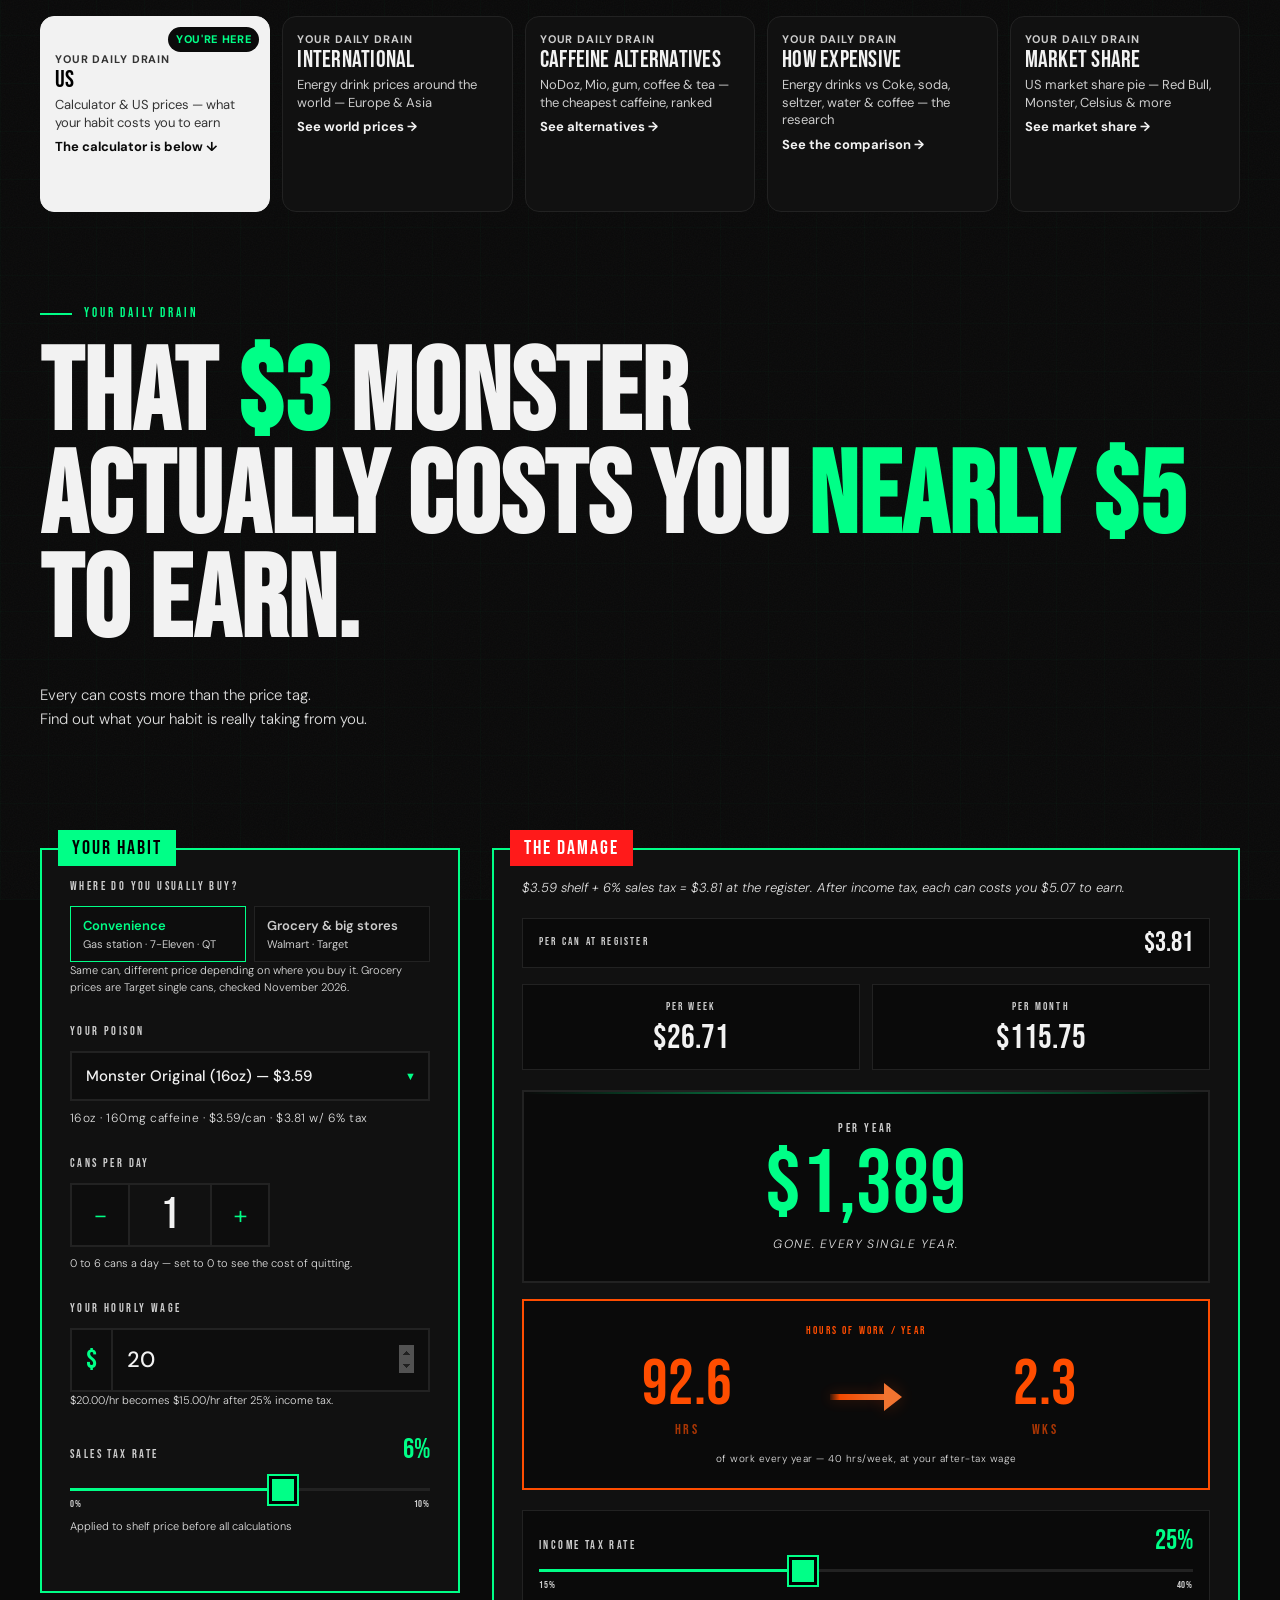
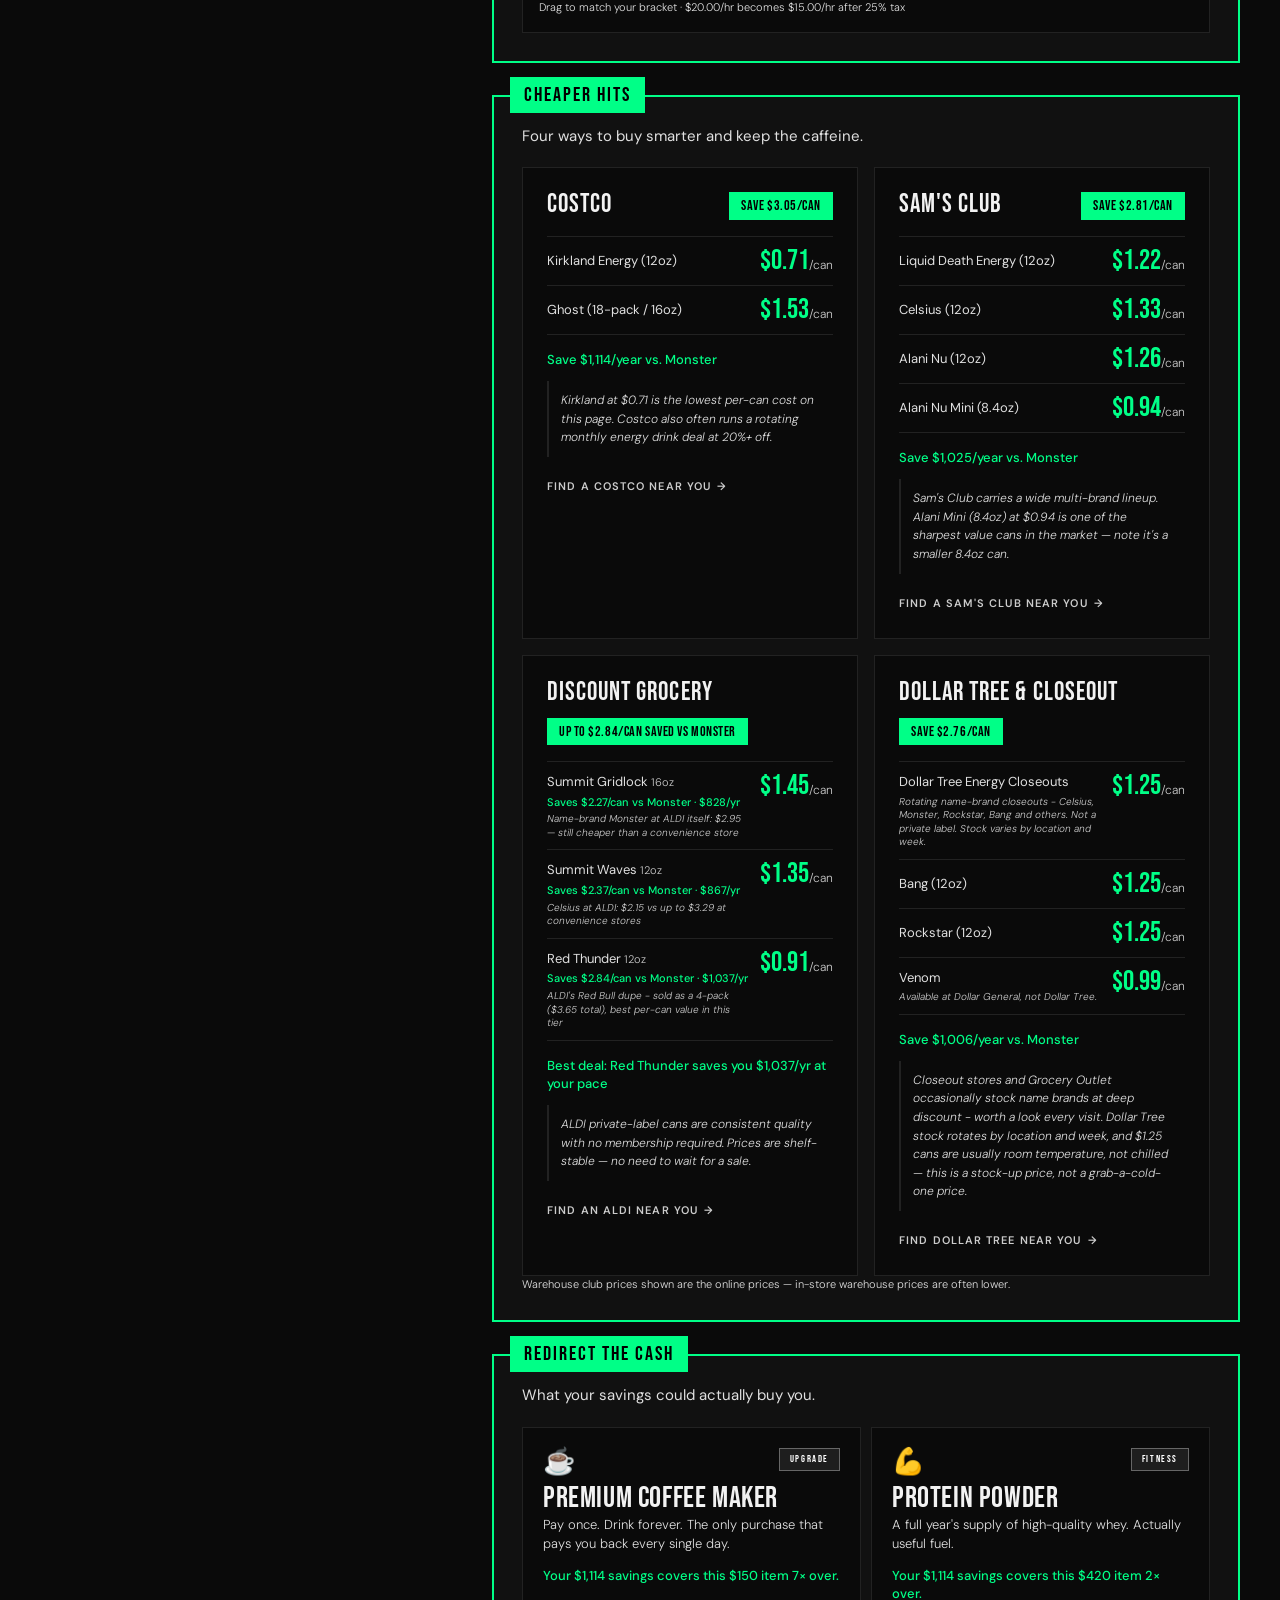
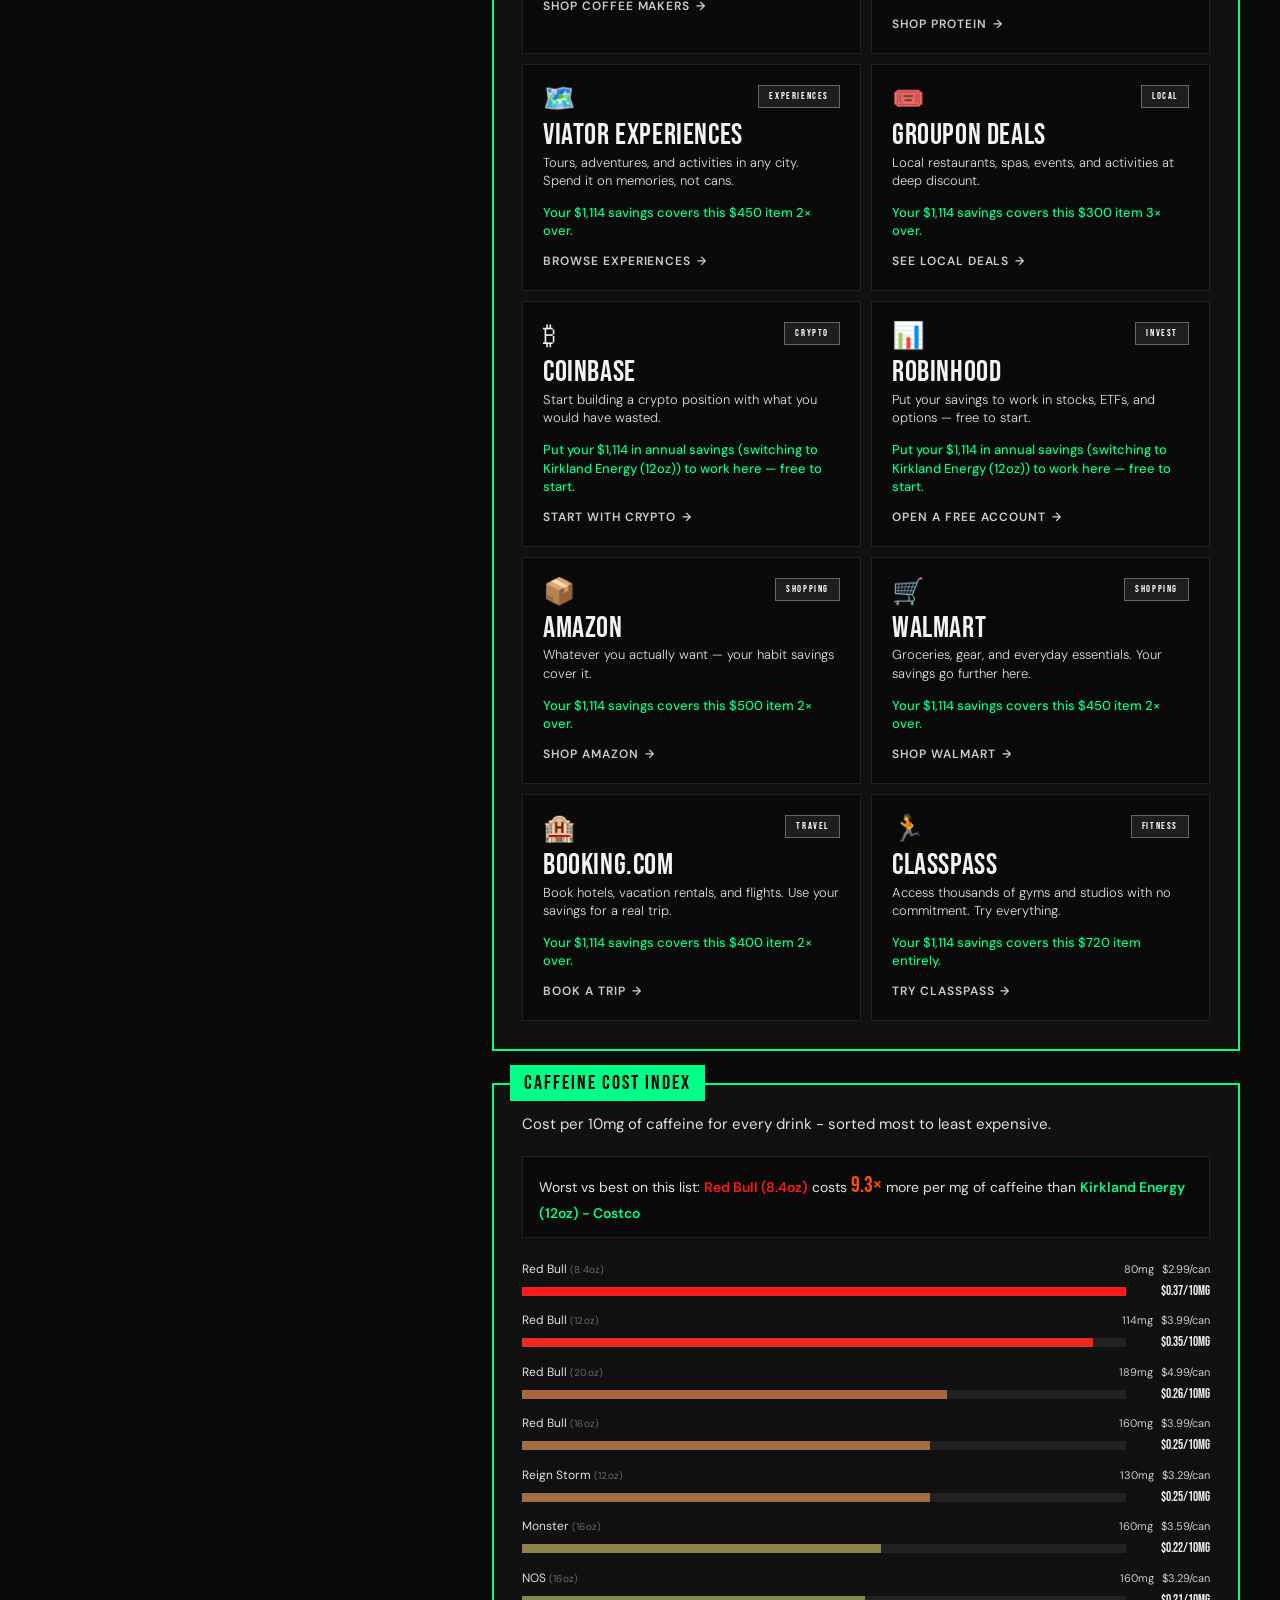
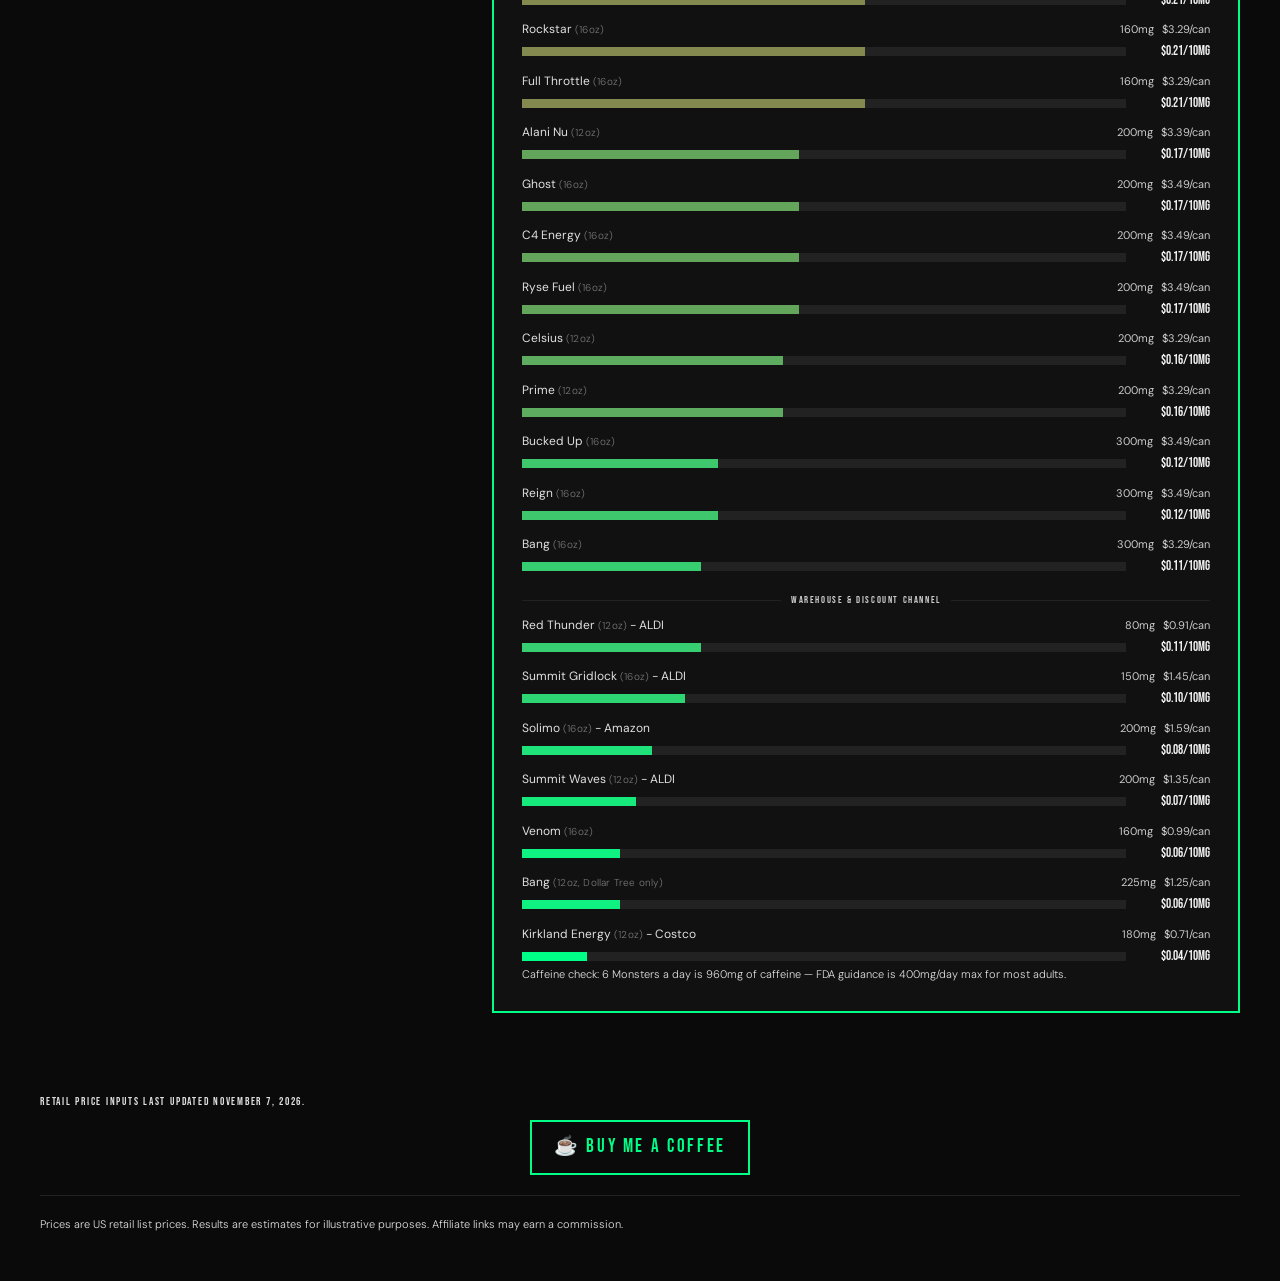
==== index.html @ e6a6140b "Add Ko-fi tip button to homepage footer" ====
<!DOCTYPE html>
<html lang="en">
<head>
  <meta charset="UTF-8">
  <meta name="viewport" content="width=device-width, initial-scale=1.0">
  <meta id="meta-description" name="description" content="One Monster a day costs $1,389 a year to earn after tax. Calculate the true cost of your energy drink habit — per can, per week, per year, in hours of work.">
  <meta id="og-title" property="og:title" content="Your Daily Drain – How Much Does Your Energy Drink Habit Really Cost?">
  <meta id="og-description" property="og:description" content="That $3 Monster actually costs you nearly $5 to earn. Find out exactly how many hours you're working for caffeine.">
  <meta property="og:type" content="website">
  <meta property="og:url" content="https://www.yourdailydrain.com/">
  <meta name='impact-site-verification' value='6fd448fe-64f7-4c16-800f-72759a06c39c'>
  <meta name="google-adsense-account" content="ca-pub-9414992636570198">
  <link rel="canonical" href="https://www.yourdailydrain.com/">
  <link rel="icon" type="image/svg+xml" href="favicon.svg">
  <title id="page-title">Your Daily Drain – How Much Does Your Energy Drink Habit Really Cost?</title>
  <!-- Google tag (gtag.js) -->
  <script async src="https://www.googletagmanager.com/gtag/js?id=G-0YTZ2W7XXN"></script>
  <script>
    window.dataLayer = window.dataLayer || [];
    function gtag(){dataLayer.push(arguments);}
    gtag('js', new Date());

    gtag('config', 'G-0YTZ2W7XXN');
  </script>
  <link rel="preconnect" href="https://fonts.googleapis.com">
  <link rel="preconnect" href="https://fonts.gstatic.com" crossorigin>
  <link href="https://fonts.googleapis.com/css2?family=Bebas+Neue&family=DM+Sans:ital,opsz,wght@0,9..40,300;0,9..40,400;0,9..40,500;0,9..40,600;1,9..40,400&display=swap" rel="stylesheet">
  <link rel="stylesheet" href="style.css">
  <script type="application/ld+json">
  {
    "@context": "https://schema.org",
    "@type": "WebSite",
    "name": "Your Daily Drain",
    "url": "https://www.yourdailydrain.com/",
    "description": "Calculate the true cost of your energy drink habit — per can, per week, per year, in hours of work. One Monster a day costs $1,389 a year to earn after tax."
  }
  </script>
</head>
<body>

  <div class="noise-overlay" aria-hidden="true"></div>

  <!-- ░░ PAGE NAV: FIVE SECTIONS ── -->
  <nav class="page-nav" aria-label="Site sections">
    <div class="page-box is-active" aria-current="page">
      <span class="page-box-kicker">Your Daily Drain</span>
      <span class="page-box-title">US</span>
      <span class="page-box-sub">Calculator &amp; US prices — what your habit costs you to earn</span>
      <span class="page-box-cta">The calculator is below ↓</span>
    </div>
    <a class="page-box" href="world-prices.html">
      <span class="page-box-kicker">Your Daily Drain</span>
      <span class="page-box-title">International</span>
      <span class="page-box-sub">Energy drink prices around the world — Europe &amp; Asia</span>
      <span class="page-box-cta">See world prices →</span>
    </a>
    <a class="page-box" href="caffeine-alternatives.html">
      <span class="page-box-kicker">Your Daily Drain</span>
      <span class="page-box-title">Caffeine Alternatives</span>
      <span class="page-box-sub">NoDoz, Mio, gum, coffee &amp; tea — the cheapest caffeine, ranked</span>
      <span class="page-box-cta">See alternatives →</span>
    </a>
    <a class="page-box" href="how-expensive.html">
      <span class="page-box-kicker">Your Daily Drain</span>
      <span class="page-box-title">How Expensive</span>
      <span class="page-box-sub">Energy drinks vs Coke, soda, seltzer, water &amp; coffee — the research</span>
      <span class="page-box-cta">See the comparison →</span>
    </a>
    <a class="page-box" href="market-share.html">
      <span class="page-box-kicker">Your Daily Drain</span>
      <span class="page-box-title">Market Share</span>
      <span class="page-box-sub">US market share pie — Red Bull, Monster, Celsius &amp; more</span>
      <span class="page-box-cta">See market share →</span>
    </a>
  </nav>

  <!-- ░░ HERO ░░ -->
  <header class="hero">
    <div class="hero-eyebrow" id="hero-eyebrow">YOUR DAILY DRAIN</div>
    <h1 class="hero-headline" id="hero-headline">
      That <span class="hl">$3</span> Monster<br>
      actually costs you <span class="hl">nearly $5</span><br>
      to earn.
    </h1>
    <p class="hero-sub" id="hero-sub">Every can costs more than the price tag.<br>Find out what your habit is really taking from you.</p>
    <div class="hero-scroll-hint" id="hero-scroll-hint" aria-hidden="true">↓ CALCULATE BELOW</div>
  </header>

  <!-- ░░ MAIN ░░ -->
  <main class="container">
  <div class="app-grid">

    <!-- LEFT COL: Calculator -->
    <div class="col-left">
    <section class="calc-card" id="calculator" aria-label="Calculator">
      <div class="section-label-tab" id="calculator-label">YOUR HABIT</div>

      <div class="field-group">
        <div class="field-label" id="store-label">WHERE DO YOU USUALLY BUY?</div>
        <div class="store-toggle" role="group" aria-labelledby="store-label">
          <button type="button" class="store-toggle-btn is-active" data-channel="convenience" aria-pressed="true">Convenience<br><span class="store-toggle-sub">Gas station · 7-Eleven · QT</span></button>
          <button type="button" class="store-toggle-btn" data-channel="grocery" aria-pressed="false">Grocery &amp; big stores<br><span class="store-toggle-sub">Walmart · Target</span></button>
        </div>
        <p class="tax-note" id="store-note">Same can, different price depending on where you buy it. Grocery prices are Target single cans, checked November 2026.</p>
      </div>

      <div class="field-group">
        <label for="drink-select" class="field-label" id="drink-label">YOUR POISON</label>
        <div class="select-wrap">
          <select id="drink-select" name="drink" aria-label="Select your drink"></select>
          <div class="select-chevron" aria-hidden="true">▼</div>
        </div>
        <div class="drink-meta" id="drink-meta" aria-live="polite"></div>
      </div>

      <div class="field-group">
        <div class="field-label" id="stepper-label">CANS PER DAY</div>
        <div class="stepper" role="group" aria-labelledby="stepper-label">
          <button class="stepper-btn" id="stepper-minus" aria-label="Decrease cans per day">−</button>
          <output class="stepper-value" id="stepper-value" for="stepper-minus stepper-plus">1</output>
          <button class="stepper-btn" id="stepper-plus" aria-label="Increase cans per day">+</button>
        </div>
        <p class="tax-note" id="stepper-note">0 to 6 cans a day — set to 0 to see the cost of quitting.</p>
      </div>

      <div class="field-group">
        <label for="hourly-wage" class="field-label" id="hourly-wage-label">YOUR HOURLY WAGE</label>
        <div class="input-wrap">
          <span class="input-prefix" aria-hidden="true">$</span>
          <input
            type="number"
            id="hourly-wage"
            name="hourly-wage"
            min="0"
            max="9999"
            step="0.50"
            value="20"
            placeholder="20.00"
            aria-label="Hourly wage in dollars"
          >
        </div>
        <p class="tax-note" id="wage-note" hidden>Enter a wage above $0 to see hours.</p>
      </div>

      <div class="field-group">
        <div class="tax-row">
          <label for="sales-tax-slider" class="field-label" id="sales-tax-label">SALES TAX RATE</label>
          <span class="tax-pct" id="sales-tax-display" aria-live="polite">6%</span>
        </div>
        <input
          type="range"
          id="sales-tax-slider"
          min="0"
          max="10"
          value="6"
          step="0.5"
          class="tax-slider"
          aria-label="Sales tax rate percentage"
          aria-valuemin="0"
          aria-valuemax="10"
          aria-valuenow="6"
        >
        <div class="tax-range-labels" aria-hidden="true">
          <span id="sales-tax-min-label">0%</span><span id="sales-tax-max-label">10%</span>
        </div>
        <p class="tax-note" id="sales-tax-note">Applied to shelf price before all calculations</p>
      </div>

      <button class="calc-btn" id="calc-btn" type="button">
        <span id="calculate-button-label">CALCULATE MY DRAIN</span>
        <span class="calc-btn-arrow" aria-hidden="true">→</span>
      </button>
    </section>
    </div><!-- /col-left -->

    <!-- RIGHT COL: Results + sections -->
    <div class="col-right">

    <!-- RESULTS -->
    <section class="results-section hidden" id="results" aria-label="Results" aria-live="polite">
      <div class="section-label-tab" id="results-label">THE DAMAGE</div>
      <p class="results-subline" id="results-subline">$3.59 shelf + 6% sales tax = $3.81 at the register. After income tax, each can costs you $5.07 to earn.</p>

      <div class="price-per-can-row">
        <span class="ppc-label" id="per-can-register-label">PER CAN AT REGISTER</span>
        <span class="ppc-value" id="price-per-can">$3.81</span>
      </div>

      <div class="results-row-grid">
        <div class="result-cell">
          <div class="result-cell-label" id="per-week-label">PER WEEK</div>
          <div class="result-cell-value" id="weekly-cost">$26.71</div>
        </div>
        <div class="result-cell">
          <div class="result-cell-label" id="per-month-label">PER MONTH</div>
          <div class="result-cell-value" id="monthly-cost">$115.75</div>
        </div>
      </div>

      <div class="result-annual-block">
        <div class="annual-label" id="per-year-label">PER YEAR</div>
        <div class="annual-number" id="annual-cost" aria-label="Annual cost">$1,389</div>
        <div class="annual-sub" id="annual-sub">gone. every single year.</div>
      </div>

      <div class="result-hours-block">
        <div class="hours-label" id="hours-per-year-label">HOURS OF WORK / YEAR</div>
        <div class="hours-conversion-row" aria-live="polite">
          <div class="hcr-left">
            <div class="hours-number" id="hours-worked">92.6</div>
            <div class="hcr-unit" id="hours-unit-label">HRS</div>
          </div>
          <div class="hcr-arrow" aria-hidden="true"></div>
          <div class="hcr-right">
            <div class="weeks-count" id="weeks-count">2.3</div>
            <div class="hcr-weeks-unit" id="weeks-unit-label">WKS</div>
          </div>
        </div>
        <div class="hcr-weeks-label" id="weeks-label">of work every year — 40 hrs/week, at your after-tax wage</div>
      </div>

      <div class="tax-block">
        <div class="tax-row">
          <label for="tax-slider" class="tax-label" id="income-tax-label">INCOME TAX RATE</label>
          <span class="tax-pct" id="tax-display" aria-live="polite">25%</span>
        </div>
        <input
          type="range"
          id="tax-slider"
          min="15"
          max="40"
          value="25"
          step="1"
          class="tax-slider"
          aria-label="Tax rate percentage"
          aria-valuemin="15"
          aria-valuemax="40"
          aria-valuenow="25"
        >
        <div class="tax-range-labels" aria-hidden="true">
          <span id="income-tax-min-label">15%</span><span id="income-tax-max-label">40%</span>
        </div>
        <p class="tax-note" id="income-tax-note">Drag to match your bracket</p>
      </div>

    </section>

    <!-- CHEAPER ALTERNATIVES -->
    <section class="alt-section hidden" id="alternatives" aria-label="Smarter buying strategies">
      <div class="section-label-tab" id="alt-label">CHEAPER HITS</div>
      <p class="section-subtitle" id="alt-subtitle">Four ways to buy smarter and keep the caffeine.</p>
      <div class="alt-grid" id="alt-grid"></div>
      <p class="tax-note" id="alt-warehouse-note">Warehouse club prices shown are the online prices — in-store warehouse prices are often lower.</p>
    </section>

    <!-- WHAT YOU COULD DO -->
    <section class="ideas-section hidden" id="savings-ideas" aria-label="What you could do with savings">
      <div class="section-label-tab" id="ideas-label">REDIRECT THE CASH</div>
      <p class="section-subtitle" id="ideas-subtitle">What your savings could actually buy you.</p>
      <div class="ideas-grid" id="ideas-grid"></div>
    </section>

    <!-- CAFFEINE COST INDEX — kept, but last: most people just want the
         caffeine boost, not the most caffeine per dollar. -->
    <section class="caff-section hidden" id="caffeine-index" aria-label="Caffeine Cost Index">
      <div class="section-label-tab" id="caff-label">CAFFEINE COST INDEX</div>
      <p class="section-subtitle" id="caff-subtitle">Cost per 10mg of caffeine for every drink — sorted most to least expensive.</p>
      <div class="caff-callout" id="caff-callout"></div>
      <div class="caff-chart" id="caff-chart"></div>
      <p class="tax-note" id="caff-health-note">Caffeine check: 6 Monsters a day is 960mg of caffeine — FDA guidance is 400mg/day max for most adults.</p>
    </section>

    </div><!-- /col-right -->
  </div><!-- /app-grid -->
  </main>

  <footer class="site-footer">
    <p class="site-freshness" id="site-freshness">Retail price inputs last updated November 7, 2026.</p>
    <p class="tip-wrap"><a class="tip-button" href="https://ko-fi.com/masvas" target="_blank" rel="noopener">☕ Buy me a coffee</a></p>
    <p id="site-disclaimer">Prices are US retail list prices. Results are estimates for illustrative purposes. Affiliate links may earn a commission.</p>
  </footer>

  <script src="site-data.js"></script>
  <script src="app.js"></script>
</body>
</html>
---- style.css ----
/* ============================================================
   YOUR DAILY DRAIN — Industrial Brutalist Dark Theme
   ============================================================ */

/* ── TOKENS ─────────────────────────────────────────────── */
:root {
  --bg:           #0A0A0A;
  --bg-card:      #111111;
  --bg-input:     #0D0D0D;
  --yellow:       #00ff87;
  --yellow-dim:   #00cc6a;
  --orange:       #FF4D00;
  --red:          #FF1A1A;
  --green:        #00ff87;
  --white:        #F2F2F2;
  --grey:         #cccccc;
  --border-bright:#00ff87;
  --border-dim:   #222222;
  --font-display: 'Bebas Neue', sans-serif;
  --font-body:    'DM Sans', sans-serif;
  --max-w:        480px;
  --pad:          20px;
  --ease-out:     cubic-bezier(0.16, 1, 0.3, 1);
}

/* ── RESET ───────────────────────────────────────────────── */
*, *::before, *::after { box-sizing: border-box; margin: 0; padding: 0; }
html { font-size: 16px; scroll-behavior: smooth; }

/* ── BASE ────────────────────────────────────────────────── */
body {
  background: var(--bg);
  color: var(--white);
  font-family: var(--font-body);
  font-weight: 400;
  line-height: 1.5;
  min-height: 100vh;
  overflow-x: hidden;
  -webkit-font-smoothing: antialiased;
  position: relative;
}

/* ── BACKGROUND TEXTURES ─────────────────────────────────── */
.noise-overlay {
  position: fixed;
  inset: 0;
  pointer-events: none;
  z-index: 0;
  opacity: 0.035;
  background-image: url("data:image/svg+xml,%3Csvg xmlns='http://www.w3.org/2000/svg' width='300' height='300'%3E%3Cfilter id='n'%3E%3CfeTurbulence type='fractalNoise' baseFrequency='0.75' numOctaves='4' stitchTiles='stitch'/%3E%3C/filter%3E%3Crect width='300' height='300' filter='url(%23n)'/%3E%3C/svg%3E");
  background-repeat: repeat;
  background-size: 300px 300px;
}

body::before {
  content: '';
  position: fixed;
  inset: 0;
  pointer-events: none;
  z-index: 0;
  background-image:
    repeating-linear-gradient(0deg,   rgba(0,255,135,0.018) 0, rgba(0,255,135,0.018) 1px, transparent 1px, transparent 48px),
    repeating-linear-gradient(90deg,  rgba(0,255,135,0.018) 0, rgba(0,255,135,0.018) 1px, transparent 1px, transparent 48px);
}

/* ── LAYOUT ──────────────────────────────────────────────── */
.container {
  max-width: var(--max-w);
  margin: 0 auto;
  padding: 0 var(--pad) 80px;
  position: relative;
  z-index: 1;
}

/* ── HERO ────────────────────────────────────────────────── */
.hero {
  max-width: var(--max-w);
  margin: 0 auto;
  padding: 52px var(--pad) 36px;
  position: relative;
  z-index: 1;
}

.hero-eyebrow {
  font-family: var(--font-display);
  font-size: 13px;
  letter-spacing: 0.22em;
  color: var(--yellow);
  margin-bottom: 20px;
  display: flex;
  align-items: center;
  gap: 12px;
}

.hero-eyebrow::before {
  content: '';
  display: block;
  width: 32px;
  height: 2px;
  background: var(--yellow);
  flex-shrink: 0;
}

.hero-headline {
  font-family: var(--font-display);
  font-size: clamp(58px, 16vw, 90px);
  line-height: 0.9;
  letter-spacing: 0.01em;
  color: var(--white);
  text-transform: uppercase;
  margin-bottom: 28px;
}

.hero-headline .hl {
  color: var(--yellow);
  position: relative;
  display: inline-block;
}

.hero-sub {
  font-size: 15px;
  color: #e0e0e0;
  font-weight: 300;
  line-height: 1.65;
  max-width: 300px;
  margin-bottom: 32px;
}

.hero-scroll-hint {
  font-family: var(--font-display);
  font-size: 11px;
  letter-spacing: 0.25em;
  color: var(--grey);
  animation: pulse 2.4s ease-in-out infinite;
}

@keyframes pulse {
  0%, 100% { opacity: 0.4; }
  50%       { opacity: 1; }
}

/* ── CARD SECTIONS — shared tab label ────────────────────── */
.section-label-tab {
  position: absolute;
  top: -20px;
  left: 16px;
  background: var(--yellow);
  color: #000;
  font-family: var(--font-display);
  font-size: 20px;
  letter-spacing: 0.1em;
  padding: 3px 14px;
  line-height: 1.5;
  white-space: nowrap;
}

/* THE DAMAGE label is red — signals cost/danger */
#results .section-label-tab {
  background: var(--red);
  color: #ffffff;
}

/* ── CALCULATOR CARD ─────────────────────────────────────── */
.calc-card {
  background: var(--bg-card);
  border: 2px solid var(--border-bright);
  padding: 28px;
  position: relative;
  margin-top: 32px;
}

/* ── FIELD ───────────────────────────────────────────────── */
.field-group {
  margin-bottom: 28px;
}

.field-label {
  display: block;
  font-family: var(--font-display);
  font-size: 12px;
  letter-spacing: 0.2em;
  color: var(--grey);
  margin-bottom: 10px;
}

/* ── SELECT ──────────────────────────────────────────────── */
.select-wrap {
  position: relative;
}

.select-wrap select {
  width: 100%;
  background: var(--bg-input);
  border: 2px solid var(--border-dim);
  color: var(--white);
  font-family: var(--font-body);
  font-size: 15px;
  font-weight: 500;
  padding: 14px 44px 14px 14px;
  appearance: none;
  cursor: pointer;
  outline: none;
  transition: border-color 0.15s;
  line-height: 1.2;
}

.select-wrap select:focus,
.select-wrap select:hover {
  border-color: var(--yellow);
}

.select-wrap select option {
  background: #1a1a1a;
  color: var(--white);
}

.select-chevron {
  position: absolute;
  right: 14px;
  top: 50%;
  transform: translateY(-50%);
  color: var(--yellow);
  font-size: 11px;
  pointer-events: none;
}

.drink-meta {
  font-size: 12px;
  color: #e0e0e0;
  margin-top: 8px;
  font-weight: 300;
  letter-spacing: 0.04em;
  min-height: 16px;
}

/* ── STEPPER ─────────────────────────────────────────────── */
.stepper {
  display: flex;
  width: fit-content;
  border: 2px solid var(--border-dim);
}

.stepper-btn {
  background: var(--bg-input);
  border: none;
  color: var(--yellow);
  font-size: 26px;
  width: 56px;
  height: 60px;
  cursor: pointer;
  display: flex;
  align-items: center;
  justify-content: center;
  font-family: var(--font-body);
  font-weight: 300;
  transition: background 0.1s, color 0.1s;
  line-height: 1;
  user-select: none;
  -webkit-tap-highlight-color: transparent;
}

.stepper-btn:hover  { background: var(--yellow); color: #000; }
.stepper-btn:active { opacity: 0.8; }
.stepper-btn:disabled {
  opacity: 0.35;
  cursor: not-allowed;
}
.stepper-btn:disabled:hover { background: var(--bg-input); color: var(--yellow); }

#stepper-note { margin-top: 8px; }

.stepper-value {
  font-family: var(--font-display);
  font-size: 44px;
  line-height: 60px;
  width: 84px;
  text-align: center;
  color: var(--white);
  border-left: 2px solid var(--border-dim);
  border-right: 2px solid var(--border-dim);
  height: 60px;
  display: block;
}

/* ── NUMBER INPUT ────────────────────────────────────────── */
.input-wrap {
  display: flex;
  align-items: stretch;
  border: 2px solid var(--border-dim);
  background: var(--bg-input);
  transition: border-color 0.15s;
}

.input-wrap:focus-within { border-color: var(--yellow); }

.input-prefix {
  font-family: var(--font-display);
  font-size: 28px;
  color: var(--yellow);
  padding: 0 14px;
  display: flex;
  align-items: center;
  border-right: 2px solid var(--border-dim);
  height: 60px;
}

.input-wrap input {
  background: transparent;
  border: none;
  color: var(--white);
  font-family: var(--font-body);
  font-size: 22px;
  font-weight: 500;
  padding: 0 14px;
  height: 60px;
  flex: 1;
  outline: none;
  min-width: 0;
  -moz-appearance: textfield;
}

.input-wrap input::-webkit-inner-spin-button,
.input-wrap input::-webkit-outer-spin-button { opacity: 0.3; }

/* ── CALCULATE BUTTON ────────────────────────────────────── */
.calc-btn {
  display: flex;
  align-items: center;
  justify-content: space-between;
  width: 100%;
  background: var(--yellow);
  border: none;
  color: #000;
  font-family: var(--font-display);
  font-size: 22px;
  letter-spacing: 0.06em;
  padding: 20px 24px;
  cursor: pointer;
  margin-top: 32px;
  transition: background 0.1s, transform 0.08s;
  -webkit-tap-highlight-color: transparent;
  position: relative;
  overflow: hidden;
}

.calc-btn::after {
  content: '';
  position: absolute;
  inset: 0;
  background: rgba(0,0,0,0);
  transition: background 0.1s;
}

.calc-btn:hover { background: #e0ff26; }

.calc-btn:active {
  transform: scale(0.985);
  background: var(--yellow-dim);
}

.calc-btn-arrow {
  font-size: 24px;
  transition: transform 0.2s var(--ease-out);
}

.calc-btn:hover .calc-btn-arrow { transform: translateX(5px); }

/* ── RESULTS SECTION ─────────────────────────────────────── */
.results-section {
  background: var(--bg-card);
  border: 2px solid var(--border-bright);
  padding: 28px;
  position: relative;
  margin-top: 32px;
}

/* ── ALT + IDEAS SECTIONS ────────────────────────────────── */
.alt-section,
.ideas-section {
  background: var(--bg-card);
  border: 2px solid var(--border-bright);
  padding: 28px;
  position: relative;
  margin-top: 32px;
}

/* ── REVEAL ANIMATION ────────────────────────────────────── */
.results-section.reveal  { animation: revealUp 0.45s var(--ease-out) both; }
.alt-section.reveal      { animation: revealUp 0.45s var(--ease-out) 0.1s both; }
.ideas-section.reveal    { animation: revealUp 0.45s var(--ease-out) 0.15s both; }

@keyframes revealUp {
  from { opacity: 0; transform: translateY(24px); }
  to   { opacity: 1; transform: translateY(0); }
}

.hidden { display: none !important; }

.results-subline {
  font-size: 13px;
  color: #e0e0e0;
  font-weight: 300;
  font-style: italic;
  line-height: 1.5;
  margin-bottom: 20px;
}

/* ── PER-CAN AT REGISTER ─────────────────────────────────── */
.price-per-can-row {
  display: flex;
  justify-content: space-between;
  align-items: center;
  background: var(--bg);
  border: 1px solid var(--border-dim);
  padding: 10px 16px;
  margin-bottom: 16px;
}

.ppc-label {
  font-family: var(--font-display);
  font-size: 11px;
  letter-spacing: 0.2em;
  color: var(--grey);
}

.ppc-value {
  font-family: var(--font-display);
  font-size: 28px;
  color: var(--white);
  line-height: 1;
}

/* ── WEEKLY / MONTHLY GRID ───────────────────────────────── */
.results-row-grid {
  display: grid;
  grid-template-columns: 1fr 1fr;
  gap: 12px;
  margin-bottom: 20px;
}

.result-cell {
  background: var(--bg);
  border: 1px solid var(--border-dim);
  padding: 14px 16px;
  text-align: center;
}

.result-cell-label {
  font-family: var(--font-display);
  font-size: 11px;
  letter-spacing: 0.2em;
  color: var(--grey);
  margin-bottom: 6px;
  text-align: center;
}

.result-cell-value {
  font-family: var(--font-display);
  font-size: 34px;
  color: var(--white);
  line-height: 1;
  text-align: center;
}

/* ── ANNUAL COST ─────────────────────────────────────────── */
.result-annual-block {
  background: var(--bg);
  border: 2px solid var(--border-dim);
  padding: 28px 20px;
  text-align: center;
  margin-bottom: 16px;
  position: relative;
  overflow: hidden;
}

.result-annual-block::before {
  content: '';
  position: absolute;
  top: 0; left: 0; right: 0;
  height: 2px;
  background: linear-gradient(90deg, transparent, var(--green), transparent);
  opacity: 0.6;
}

.annual-label {
  font-family: var(--font-display);
  font-size: 12px;
  letter-spacing: 0.22em;
  color: var(--grey);
  margin-bottom: 8px;
}

.annual-number {
  font-family: var(--font-display);
  font-size: clamp(68px, 20vw, 100px);
  color: var(--green);
  line-height: 0.88;
  letter-spacing: 0.01em;
}

.annual-sub {
  font-size: 12px;
  color: #e0e0e0;
  font-weight: 300;
  letter-spacing: 0.12em;
  margin-top: 10px;
  text-transform: uppercase;
  font-style: italic;
}

/* ── HOURS WORKED — horizontal conversion ────────────────── */
.result-hours-block {
  background: var(--bg);
  border: 2px solid var(--orange);
  padding: 22px 20px;
  margin-bottom: 20px;
  position: relative;
}

.hours-label {
  font-family: var(--font-display);
  font-size: 11px;
  letter-spacing: 0.2em;
  color: var(--orange);
  margin-bottom: 14px;
  text-align: center;
}

/* ── HOURS → WEEKS CONVERSION ROW ───────────────────────────
   Three equal flex cells: [hours | arrow | weeks]
   Each cell centered H + V. Arrow fixed-width, never squished.
   min-width prevents collapse on very narrow viewports.
   ─────────────────────────────────────────────────────────── */
.hours-conversion-row {
  display: flex;
  align-items: center;
  width: 100%;
  min-width: 220px;
}

/* Hours and weeks each take exactly half the remaining space */
.hcr-left,
.hcr-right {
  flex: 1 1 0;
  min-width: 0;
  display: flex;
  flex-direction: column;
  align-items: center;
  justify-content: center;
}

/* Viewport-relative font — readable at 320 px, large at 1280 px */
.hours-number,
.weeks-count {
  font-family: var(--font-display);
  font-size: clamp(30px, 8vw, 80px);
  color: var(--orange);
  line-height: 1;
}

.hcr-unit,
.hcr-weeks-unit {
  font-family: var(--font-display);
  font-size: clamp(11px, 2.5vw, 15px);
  color: var(--orange);
  letter-spacing: 0.16em;
  opacity: 0.65;
  margin-top: 2px;
}

/* Arrow: fixed flex-basis keeps it centred regardless of number width */
.hcr-arrow {
  flex: 0 0 clamp(36px, 8vw, 68px);
  height: clamp(24px, 5vw, 44px);
  position: relative;
  opacity: 0.95;
  align-self: center;
}

.hcr-arrow::before {
  content: '';
  position: absolute;
  left: 0;
  top: 50%;
  width: calc(100% - 18px);
  height: 6px;
  transform: translateY(-50%);
  background: linear-gradient(90deg, rgba(255, 77, 0, 0.2), var(--orange) 18%, #ff7a33 100%);
  box-shadow: 0 0 14px rgba(255, 77, 0, 0.25);
}

.hcr-arrow::after {
  content: '';
  position: absolute;
  right: 0;
  top: 50%;
  transform: translateY(-50%);
  border-top: 14px solid transparent;
  border-bottom: 14px solid transparent;
  border-left: 18px solid #ff7a33;
  filter: drop-shadow(0 0 8px rgba(255, 77, 0, 0.25));
}

/* Lives outside the flex row — full-width, centred below */
.hcr-weeks-label {
  font-size: 10px;
  color: #e0e0e0;
  font-weight: 300;
  letter-spacing: 0.05em;
  margin-top: 12px;
  line-height: 1.4;
  text-align: center;
}

/* ── CAFFEINE COST INDEX ─────────────────────────────────── */
.caff-section {
  background: var(--bg-card);
  border: 2px solid var(--border-bright);
  padding: 28px;
  position: relative;
  margin-top: 32px;
}

.caff-section.reveal { animation: revealUp 0.45s var(--ease-out) 0.08s both; }

.caff-callout {
  background: var(--bg);
  border: 1px solid var(--border-dim);
  padding: 12px 16px;
  margin-bottom: 22px;
  font-size: 14px;
  color: #e0e0e0;
  line-height: 1.55;
}

.caff-callout-expensive { color: var(--red); font-weight: 600; }
.caff-callout-cheap     { color: var(--yellow); font-weight: 600; }
.caff-callout-mult      { font-family: var(--font-display); font-size: 22px; color: var(--orange); }

/* Channel-break divider between c-store and warehouse tier */
.caff-divider {
  display: flex;
  align-items: center;
  gap: 10px;
  margin: 16px 0 8px;
}

.caff-divider-line {
  flex: 1;
  height: 1px;
  background: var(--border-dim);
}

.caff-divider-label {
  font-family: var(--font-display);
  font-size: 10px;
  letter-spacing: 0.16em;
  color: var(--grey);
  white-space: nowrap;
}

.caff-row {
  margin-bottom: 10px;
}

.caff-row:last-child { margin-bottom: 0; }

.caff-meta {
  display: flex;
  justify-content: space-between;
  align-items: baseline;
  gap: 8px;
  margin-bottom: 4px;
}

.caff-name {
  font-size: 12px;
  color: #e0e0e0;
  font-weight: 400;
  white-space: nowrap;
  overflow: hidden;
  text-overflow: ellipsis;
  flex: 1;
  min-width: 0;
}

/* Parenthesised size label — smaller, muted, feels like a subtitle */
.caff-size {
  font-size: 10px;
  color: #777;
  font-weight: 300;
  letter-spacing: 0.02em;
}

/* Can price lives in the meta row (secondary, grey) */
.caff-can-price {
  font-size: 11px;
  color: var(--grey);
  white-space: nowrap;
  flex-shrink: 0;
}

.caff-bar-row {
  display: flex;
  align-items: center;
  gap: 8px;
}

.caff-bar-track {
  flex: 1;
  height: 9px;
  background: rgba(255,255,255,0.07);
  position: relative;
  overflow: hidden;
}

.caff-bar {
  position: absolute;
  left: 0; top: 0;
  height: 100%;
  min-width: 4px;
  transition: width 0.4s ease;
}

/* CPM lives beside the bar — prominent stat column */
.caff-cpm {
  font-family: var(--font-display);
  font-size: 13px;
  color: var(--white);
  white-space: nowrap;
  flex-shrink: 0;
  min-width: 76px;
  text-align: right;
}

/* ── TAX SLIDER ──────────────────────────────────────────── */
.tax-block {
  background: var(--bg);
  border: 1px solid var(--border-dim);
  padding: 16px;
}

.tax-row {
  display: flex;
  justify-content: space-between;
  align-items: baseline;
  margin-bottom: 14px;
}

.tax-label {
  font-family: var(--font-display);
  font-size: 12px;
  letter-spacing: 0.2em;
  color: var(--grey);
}

.tax-pct {
  font-family: var(--font-display);
  font-size: 28px;
  color: var(--yellow);
  line-height: 1;
}

.tax-slider {
  width: 100%;
  -webkit-appearance: none;
  appearance: none;
  height: 3px;
  background: var(--border-dim);
  outline: none;
  cursor: pointer;
  display: block;
  margin-bottom: 6px;
  border-radius: 0;
}

.tax-slider::-webkit-slider-thumb {
  -webkit-appearance: none;
  appearance: none;
  width: 28px;
  height: 28px;
  background: var(--yellow);
  cursor: pointer;
  border: 3px solid #000;
  outline: 2px solid var(--yellow);
  border-radius: 0;
  transition: transform 0.1s;
}

.tax-slider::-webkit-slider-thumb:hover { transform: scale(1.2); }

.tax-slider::-moz-range-thumb {
  width: 28px;
  height: 28px;
  background: var(--yellow);
  cursor: pointer;
  border: 3px solid #000;
  outline: 2px solid var(--yellow);
  border-radius: 0;
}

.tax-range-labels {
  display: flex;
  justify-content: space-between;
  font-size: 10px;
  letter-spacing: 0.08em;
  color: var(--grey);
  font-family: var(--font-display);
  margin-bottom: 6px;
}

.tax-note {
  font-size: 11px;
  color: #e0e0e0;
  font-weight: 300;
}

/* ── SECTION SUBTITLE ────────────────────────────────────── */
.section-subtitle {
  font-size: 15px;
  font-weight: 400;
  color: #e0e0e0;
  line-height: 1.5;
  margin: 0 0 20px 0;
}

/* ── STRATEGY CARDS (Cheaper Hits section) ───────────────── */
.alt-grid {
  display: flex;
  flex-direction: column;
  gap: 16px;
}

.strategy-card {
  background: var(--bg);
  border: 1px solid var(--border-dim);
  padding: 24px;
  transition: border-color 0.15s;
}

.strategy-card:hover { border-color: var(--yellow); }

.strategy-header {
  display: flex;
  flex-wrap: wrap;
  justify-content: space-between;
  align-items: flex-start;
  gap: 12px 16px;
  margin-bottom: 16px;
}

.strategy-label {
  font-family: var(--font-display);
  font-size: 26px;
  letter-spacing: 0.04em;
  color: var(--white);
  line-height: 1;
  min-width: 0;
}

.strategy-savings-badge {
  background: var(--yellow);
  color: #000;
  font-family: var(--font-display);
  font-size: 14px;
  letter-spacing: 0.04em;
  padding: 4px 12px;
  /* Was white-space: nowrap + flex-shrink: 0: the long Discount Grocery
     badge ("Up to $2.84/can saved vs Monster Original (16oz)") ran off
     the right edge on phones. Let it wrap and let the header wrap the
     badge below the label on narrow screens. */
  white-space: normal;
  flex-shrink: 1;
  min-width: 0;
  max-width: 100%;
  line-height: 1.4;
  align-self: flex-start;
}

.strategy-options {
  border-top: 1px solid var(--border-dim);
  margin-bottom: 16px;
}

.strategy-item {
  display: flex;
  justify-content: space-between;
  align-items: center;
  padding: 10px 0;
  border-bottom: 1px solid var(--border-dim);
  gap: 12px;
}

.strategy-item-name {
  font-size: 13px;
  color: #e0e0e0;
  font-weight: 400;
  flex: 1;
}

.strategy-item-price {
  font-family: var(--font-display);
  font-size: 28px;
  color: var(--yellow);
  line-height: 1;
  white-space: nowrap;
}

.strategy-item-unit {
  font-family: var(--font-body);
  font-size: 12px;
  color: var(--grey);
  font-weight: 300;
}

/* ── ALDI detailed option rows ───────────────────────────── */
.strategy-item--detailed {
  align-items: flex-start;
}

.strategy-item-info {
  display: flex;
  flex-direction: column;
  gap: 3px;
  flex: 1;
  min-width: 0;
}

.strategy-item-size {
  font-size: 11px;
  color: var(--grey);
  font-weight: 300;
  font-family: var(--font-body);
}

.strategy-item-vs {
  font-size: 11px;
  color: var(--yellow);
  font-weight: 500;
  line-height: 1.35;
}

.strategy-item-note {
  font-size: 10px;
  color: var(--grey);
  font-weight: 300;
  font-style: italic;
  line-height: 1.35;
}

.strategy-annual {
  font-size: 13px;
  color: var(--yellow);
  font-weight: 500;
  margin-bottom: 12px;
  line-height: 1.4;
}

.strategy-tip {
  font-size: 12px;
  color: #e0e0e0;
  font-weight: 300;
  font-style: italic;
  line-height: 1.55;
  margin-bottom: 16px;
  padding: 10px 12px;
  border-left: 2px solid var(--border-dim);
}

.strategy-link {
  display: inline-flex;
  align-items: center;
  gap: 6px;
  font-size: 11px;
  font-weight: 600;
  letter-spacing: 0.1em;
  color: var(--grey);
  text-decoration: none;
  text-transform: uppercase;
  transition: color 0.15s;
}

.strategy-link::after { content: ' →'; }
.strategy-card:hover .strategy-link { color: var(--yellow); }

/* Inline per-option link (e.g. Venom at Walmart) */
.strategy-opt-link {
  display: inline-flex;
  align-items: center;
  gap: 4px;
  font-size: 10px;
  font-weight: 600;
  letter-spacing: 0.08em;
  color: var(--grey);
  text-decoration: none;
  text-transform: uppercase;
  margin-top: 3px;
  transition: color 0.15s;
}
.strategy-opt-link::after { content: ' →'; }
.strategy-opt-link:hover  { color: var(--yellow); }

/* ── SAVINGS IDEA CARDS ──────────────────────────────────── */
.ideas-grid {
  display: flex;
  flex-direction: column;
  gap: 10px;
}

.idea-card {
  display: block;
  background: var(--bg);
  border: 1px solid var(--border-dim);
  padding: 20px;
  text-decoration: none;
  color: inherit;
  transition: border-color 0.15s, background 0.15s;
  position: relative;
}

.idea-card:hover {
  border-color: var(--yellow);
  background: #111;
}

.idea-card-top {
  display: flex;
  justify-content: space-between;
  align-items: flex-start;
  margin-bottom: 10px;
}

.idea-icon { font-size: 26px; line-height: 1; }

.idea-tag {
  font-family: var(--font-display);
  font-size: 10px;
  letter-spacing: 0.16em;
  background: #1e1e1e;
  color: #ffffff;
  border: 1px solid #666666;
  padding: 3px 10px;
}

.idea-name {
  font-family: var(--font-display);
  font-size: 30px;
  line-height: 0.95;
  color: var(--white);
  margin-bottom: 4px;
  letter-spacing: 0.02em;
}

.idea-desc {
  font-size: 13px;
  color: #e0e0e0;
  font-weight: 300;
  margin-bottom: 14px;
  line-height: 1.4;
}

.idea-amount {
  font-size: 13px;
  color: var(--yellow);
  font-weight: 500;
  margin-bottom: 12px;
  line-height: 1.4;
}

.idea-cta {
  display: flex;
  align-items: center;
  gap: 6px;
  font-size: 12px;
  font-weight: 600;
  letter-spacing: 0.08em;
  color: var(--grey);
  text-transform: uppercase;
  transition: color 0.15s;
}

.idea-card:hover .idea-cta { color: var(--yellow); }
.idea-cta::after { content: '→'; }

/* ── FOOTER ──────────────────────────────────────────────── */
.site-footer {
  max-width: var(--max-w);
  margin: 0 auto;
  padding: 0 var(--pad) 48px;
  position: relative;
  z-index: 1;
}

.site-footer p {
  font-size: 11px;
  color: #e0e0e0;
  font-weight: 300;
  line-height: 1.6;
}

.site-freshness {
  font-family: var(--font-display);
  font-size: 12px;
  letter-spacing: 0.16em;
  color: var(--yellow);
  text-transform: uppercase;
  margin-bottom: 10px;
}

.site-footer p:last-child {
  border-top: 1px solid var(--border-dim);
  padding-top: 20px;
}

/* ── TIP BUTTON (Ko-fi, plain link — no widget script) ───── */
.tip-wrap {
  text-align: center;
  margin: 0 0 20px;
}

.tip-button {
  display: inline-block;
  font-family: var(--font-display);
  font-size: 19px;
  letter-spacing: 0.14em;
  text-transform: uppercase;
  color: var(--green);
  background: transparent;
  border: 2px solid var(--green);
  padding: 10px 22px;
  text-decoration: none;
  transition: background 0.15s ease, color 0.15s ease;
}

.tip-button:hover {
  background: var(--green);
  color: #000;
}

/* ── SELECTION ───────────────────────────────────────────── */
::selection {
  background: var(--yellow);
  color: #000;
}

/* ── SCROLLBAR ───────────────────────────────────────────── */
::-webkit-scrollbar { width: 6px; }
::-webkit-scrollbar-track { background: var(--bg); }
::-webkit-scrollbar-thumb { background: var(--border-dim); }
::-webkit-scrollbar-thumb:hover { background: var(--yellow); }

/* ── FOCUS VISIBLE ───────────────────────────────────────── */
:focus-visible {
  outline: 2px solid var(--yellow);
  outline-offset: 2px;
}

/* ── RESPONSIVE ──────────────────────────────────────────── */
@media (max-width: 360px) {
  :root { --pad: 14px; }
  .hero-headline { font-size: 52px; }
  .stepper-value { width: 70px; font-size: 36px; }
  .stepper-btn   { width: 48px; }
}

@media (min-width: 520px) {
  .hero-headline { font-size: 90px; }
}

/* ── DESKTOP TWO-COLUMN LAYOUT ───────────────────────────── */
@media (min-width: 900px) {

  /* Expand page container */
  :root { --pad: 40px; }

  .container {
    max-width: 1440px;
    padding-left: var(--pad);
    padding-right: var(--pad);
  }

  /* Hero: full width, bigger type */
  .hero {
    max-width: none;
    padding: 64px var(--pad) 52px;
  }

  .hero-headline {
    font-size: clamp(80px, 9vw, 128px);
  }

  .hero-sub { max-width: 480px; }

  /* Hide scroll hint — results are always visible on desktop */
  .hero-scroll-hint { display: none; }

  /* Two-column grid */
  .app-grid {
    display: grid;
    grid-template-columns: 420px 1fr;
    column-gap: 32px;
    align-items: start;
  }

  /* Left column: sticky so calculator stays in view while scrolling results */
  .col-left {
    position: sticky;
    top: 24px;
  }

  /* Right column */
  .col-right {
    min-width: 0;
  }

  /* Strategy cards: 2×2 grid for 4 tiles */
  .alt-grid {
    display: grid;
    grid-template-columns: 1fr 1fr;
    flex-direction: unset;
    gap: 16px;
  }

  /* Idea cards: 2-column grid */
  .ideas-grid {
    display: grid;
    grid-template-columns: 1fr 1fr;
    flex-direction: unset;
    gap: 10px;
  }

  /* Annual number: cap size for right column */
  .annual-number {
    font-size: clamp(60px, 7vw, 92px);
  }

  /* Desktop: numbers scale with viewport; arrow larger */
  .hours-number,
  .weeks-count {
    font-size: clamp(44px, 5vw, 80px);
  }

  .hcr-unit,
  .hcr-weeks-unit {
    font-size: 14px;
  }

  .hcr-arrow {
    flex-basis: 72px;
    height: 46px;
  }

  /* Hide button — results update live on desktop */
  .calc-btn { display: none; }

  /* Footer: match container width */
  .site-footer {
    max-width: 1440px;
    padding-left: var(--pad);
    padding-right: var(--pad);
  }
}

/* ── PAGE NAV (FIVE SECTIONS) ─────────────────────────────
   Five boxes at the top; the same nav goes on every page so
   visitors can switch sections. Each box is its own page
   (index.html, world-prices.html, caffeine-alternatives.html,
   how-expensive.html, market-share.html) so Google can index
   them separately. */
.page-nav {
  max-width: var(--max-w);
  margin: 0 auto;
  padding: 16px var(--pad) 28px;
  position: relative;
  z-index: 1;
  display: grid;
  grid-template-columns: 1fr 1fr;
  gap: 12px;
}
/* One shared tile spec — the same rules live in the four other
   pages' inline styles, so the five tiles are the same size,
   shape and position on every page. */
.page-box {
  position: relative;
  display: flex;
  flex-direction: column;
  gap: 2px;
  justify-content: flex-start;
  min-width: 0;
  max-width: 100%;
  overflow: hidden;
  padding: 16px 14px 14px;
  background: var(--bg-card);
  border: 1px solid var(--border-dim);
  border-radius: 14px;
  color: var(--white);
  text-decoration: none;
  min-height: 196px;
  transition: border-color 0.2s ease;
}
.page-box:hover,
.page-box:focus-visible {
  border-color: var(--border-bright);
}
.page-box-kicker {
  display: block;
  font-size: 11px;
  font-weight: 700;
  letter-spacing: 0.08em;
  line-height: 1.2;
  text-transform: uppercase;
  color: var(--grey);
  overflow-wrap: normal;
  word-break: normal;
}
.page-box-title {
  display: block;
  font-family: var(--font-display);
  font-size: 24px;
  line-height: 1;
  letter-spacing: 0.01em;
  text-transform: uppercase;
  overflow-wrap: normal;
  word-break: normal;
}
.page-box-sub {
  display: block;
  margin-top: 2px;
  font-size: 13px;
  line-height: 1.35;
  color: var(--grey);
  overflow-wrap: normal;
  word-break: normal;
}
.page-box-cta {
  display: block;
  margin-top: 6px;
  font-size: 13px;
  font-weight: 700;
  line-height: 1.3;
  overflow-wrap: normal;
  word-break: normal;
}
.page-box.is-active {
  background: var(--white);
  border-color: var(--white);
  color: #000;
  padding-top: 36px;
}
.page-box.is-active .page-box-kicker,
.page-box.is-active .page-box-sub {
  color: #333;
}
.page-box.is-active .page-box-cta {
  color: #0A0A0A;
}
.page-box.is-active::after {
  content: "You're here";
  position: absolute;
  top: 10px;
  right: 10px;
  background: #0A0A0A;
  color: var(--green);
  font-size: 11px;
  font-weight: 800;
  letter-spacing: 0.06em;
  text-transform: uppercase;
  padding: 4px 8px;
  border-radius: 999px;
}

/* ── PAGE NAV ON DESKTOP ───────────────────────────────────
   Five tiles in one row, like the other pages. This block MUST
   stay after the base .page-nav rules above: same specificity,
   so source order decides — the base rule (2 columns, 480px
   max-width) would otherwise beat the min-width:900px block
   that used to live earlier in this file, which is why the
   homepage showed a 2-2-1 grid on desktop. */
@media (min-width: 900px) {
  .page-nav {
    max-width: 1440px;
    grid-template-columns: repeat(5, minmax(0, 1fr));
  }
}

/* ── STORE CHANNEL TOGGLE ──────────────────────────────── */
.store-toggle {
  display: grid;
  grid-template-columns: 1fr 1fr;
  gap: 8px;
}
.store-toggle-btn {
  background: var(--bg-input);
  border: 1px solid var(--border-dim);
  color: var(--grey);
  font-family: var(--font-body);
  font-size: 13px;
  font-weight: 600;
  line-height: 1.35;
  padding: 10px 12px;
  cursor: pointer;
  text-align: left;
}
.store-toggle-btn:hover,
.store-toggle-btn:focus-visible {
  border-color: var(--border-bright);
}
.store-toggle-btn.is-active {
  border-color: var(--border-bright);
  color: var(--green);
}
.store-toggle-sub {
  display: block;
  margin-top: 2px;
  font-size: 11px;
  font-weight: 400;
  color: var(--grey);
}
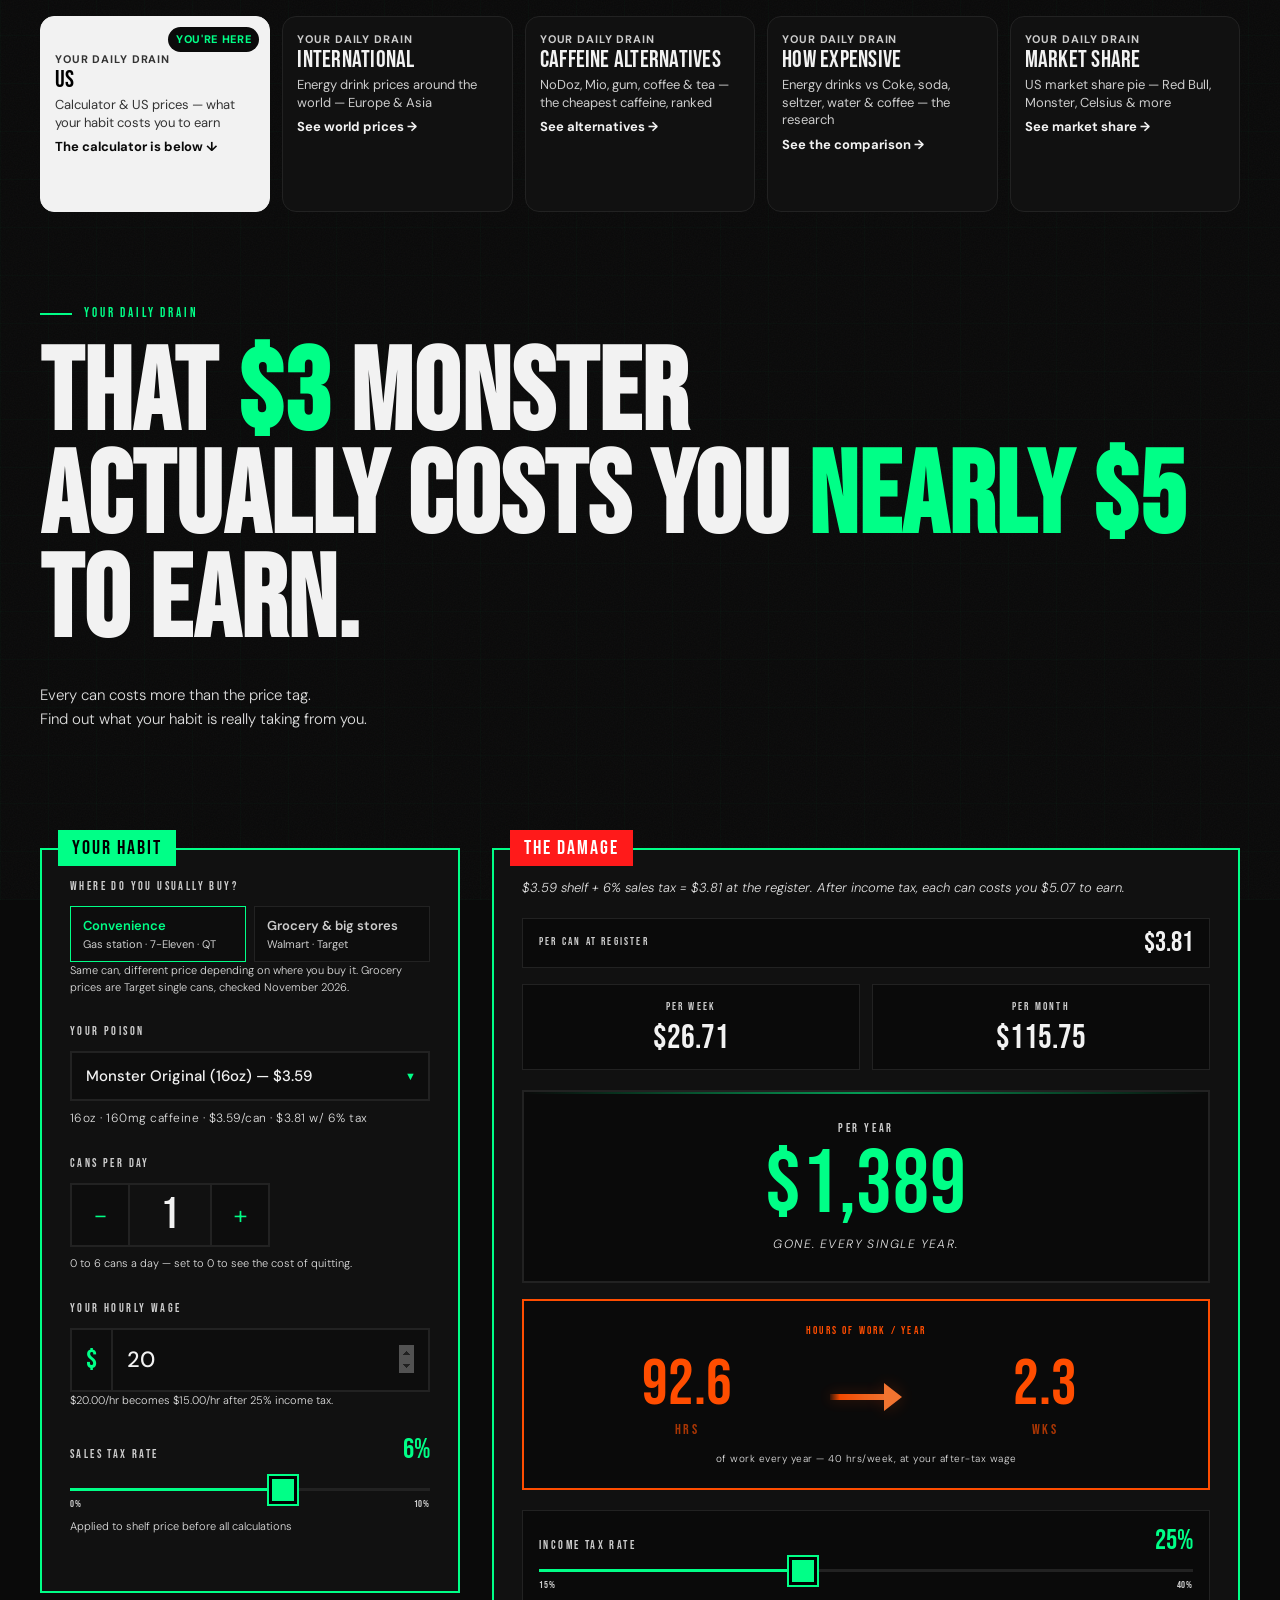
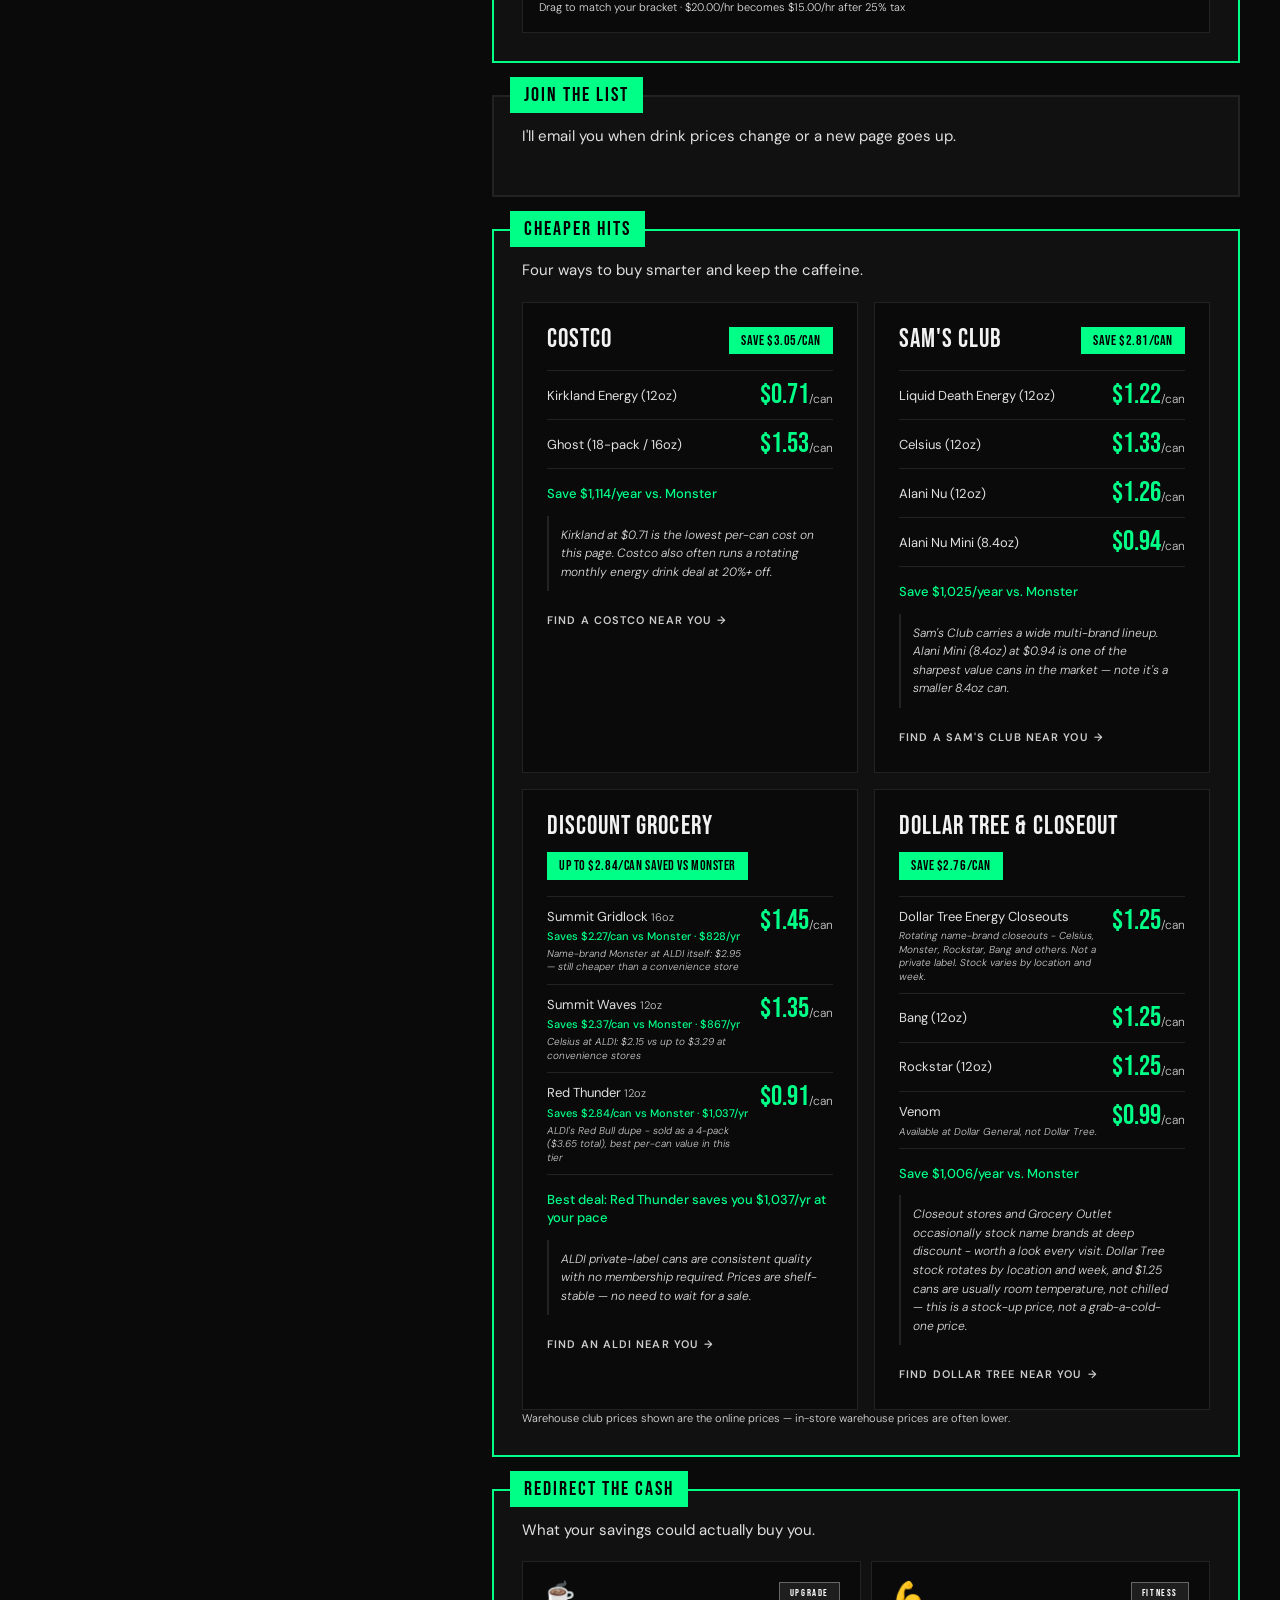
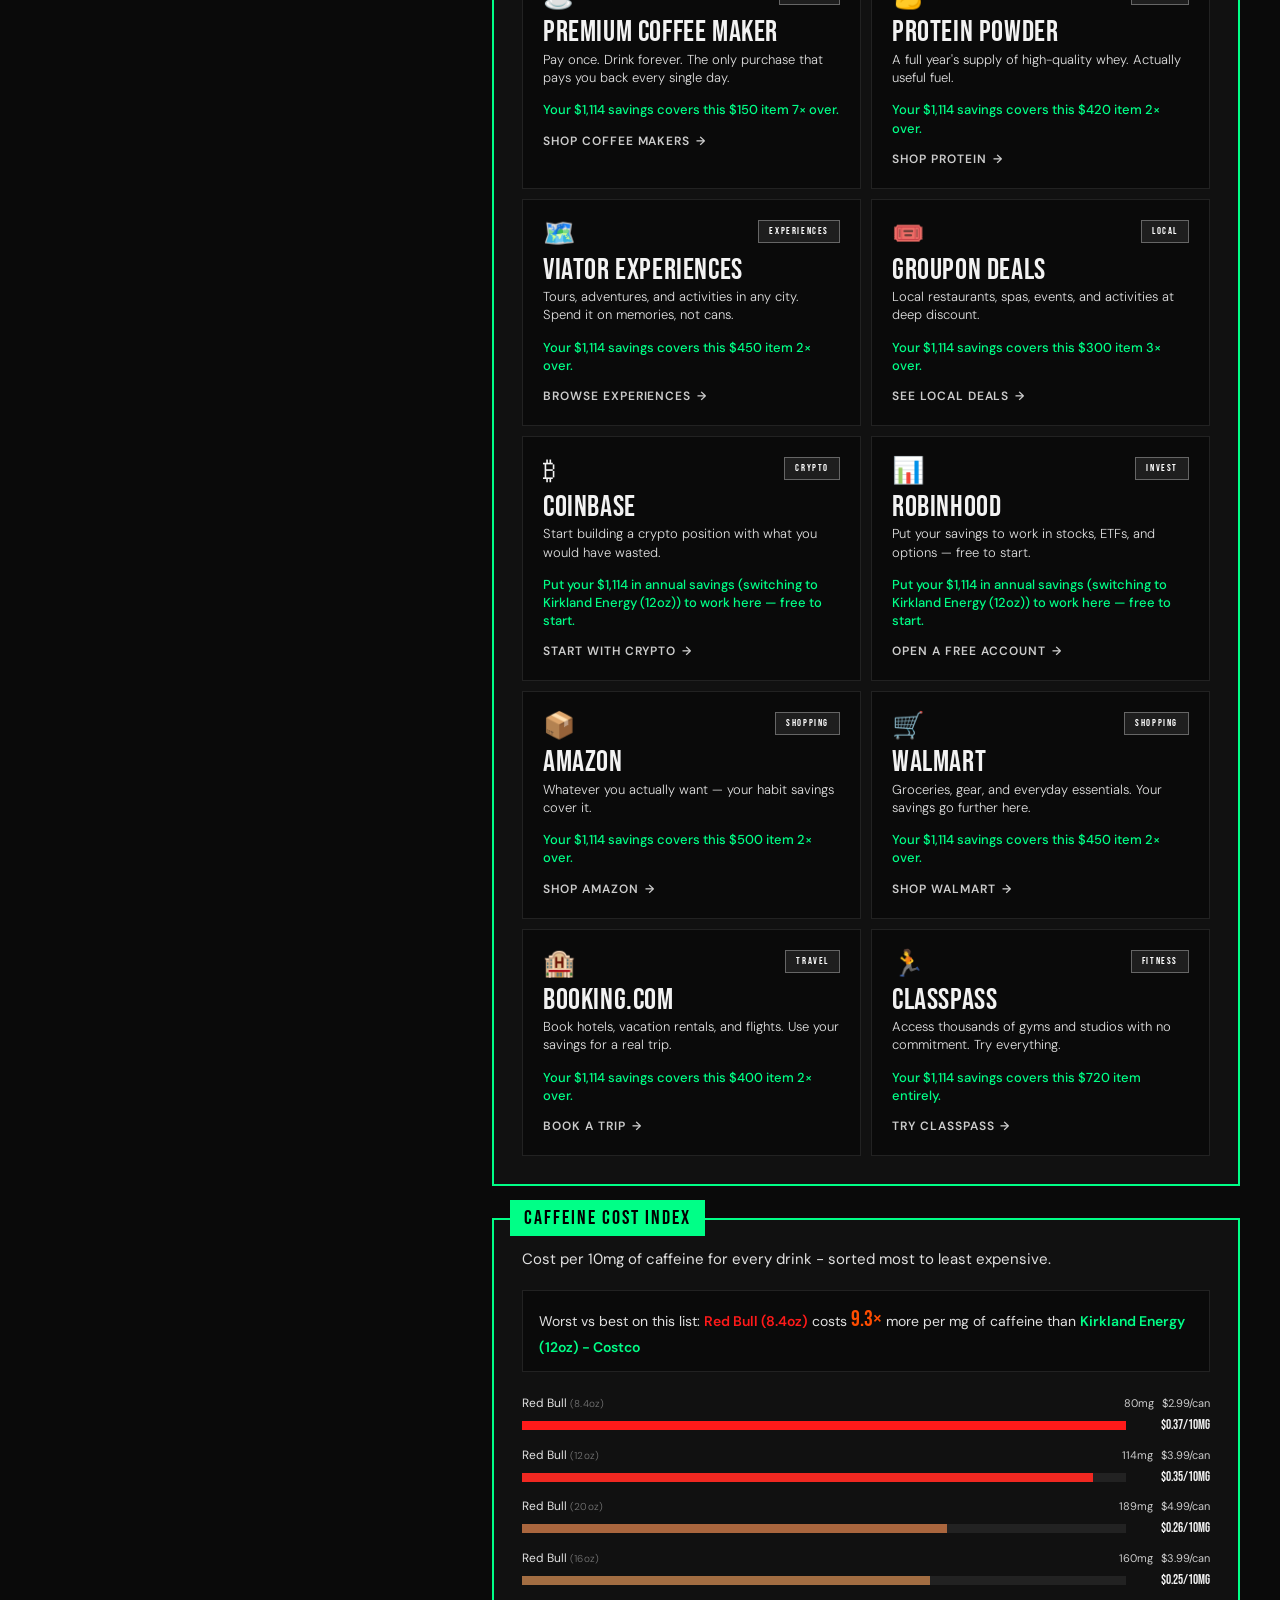
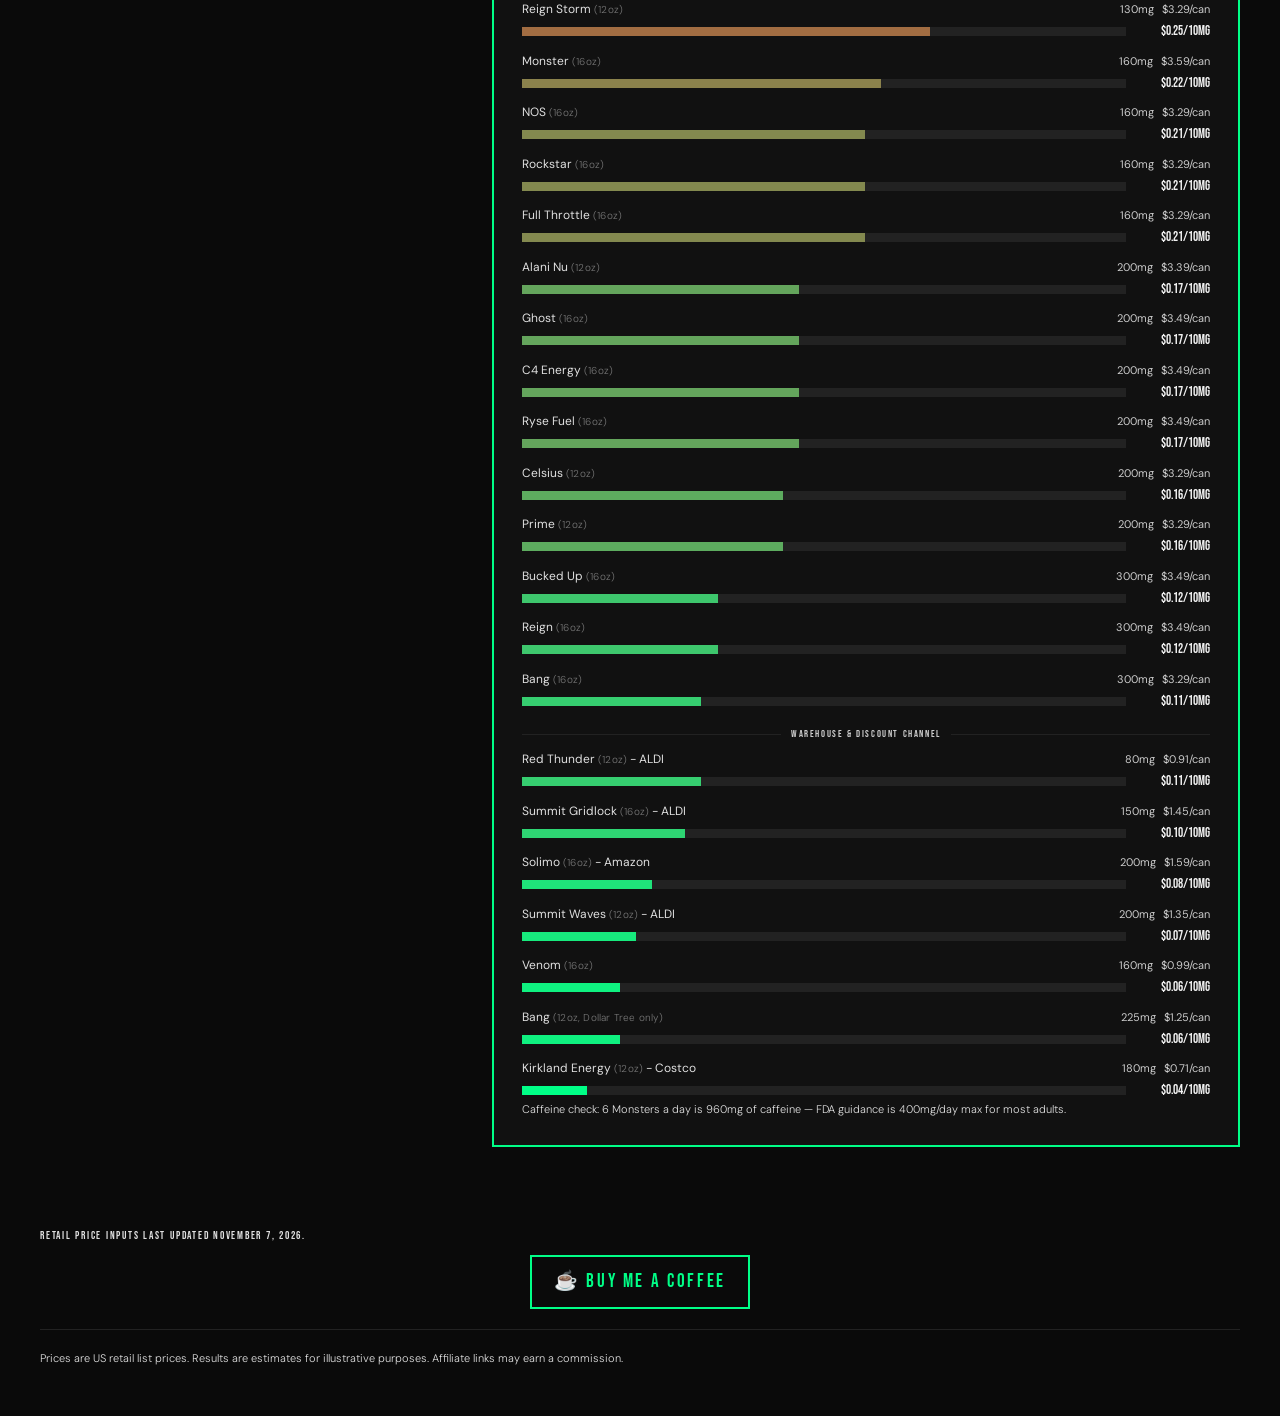
==== commit e4c3f5d8: "Add Kit email signup form under calculator results" ====
--- a/index.html
+++ b/index.html
@@ -245,6 +245,13 @@
 
     </section>
 
+    <!-- EMAIL SIGNUP (Kit) -->
+    <section class="signup-section" id="email-signup" aria-label="Join the email list">
+      <div class="section-label-tab">JOIN THE LIST</div>
+      <p class="section-subtitle">I'll email you when drink prices change or a new page goes up.</p>
+      <script async data-uid="93db58418c" src="https://yourdailydrain.kit.com/93db58418c/index.js"></script>
+    </section>
+
     <!-- CHEAPER ALTERNATIVES -->
     <section class="alt-section hidden" id="alternatives" aria-label="Smarter buying strategies">
       <div class="section-label-tab" id="alt-label">CHEAPER HITS</div>
--- a/style.css
+++ b/style.css
@@ -1137,6 +1137,15 @@
   color: #000;
 }
 
+/* ── EMAIL SIGNUP (Kit form renders its own styles) ─────── */
+.signup-section {
+  background: var(--bg-card);
+  border: 2px solid var(--border-dim);
+  padding: 28px;
+  position: relative;
+  margin-top: 32px;
+}
+
 /* ── SELECTION ───────────────────────────────────────────── */
 ::selection {
   background: var(--yellow);
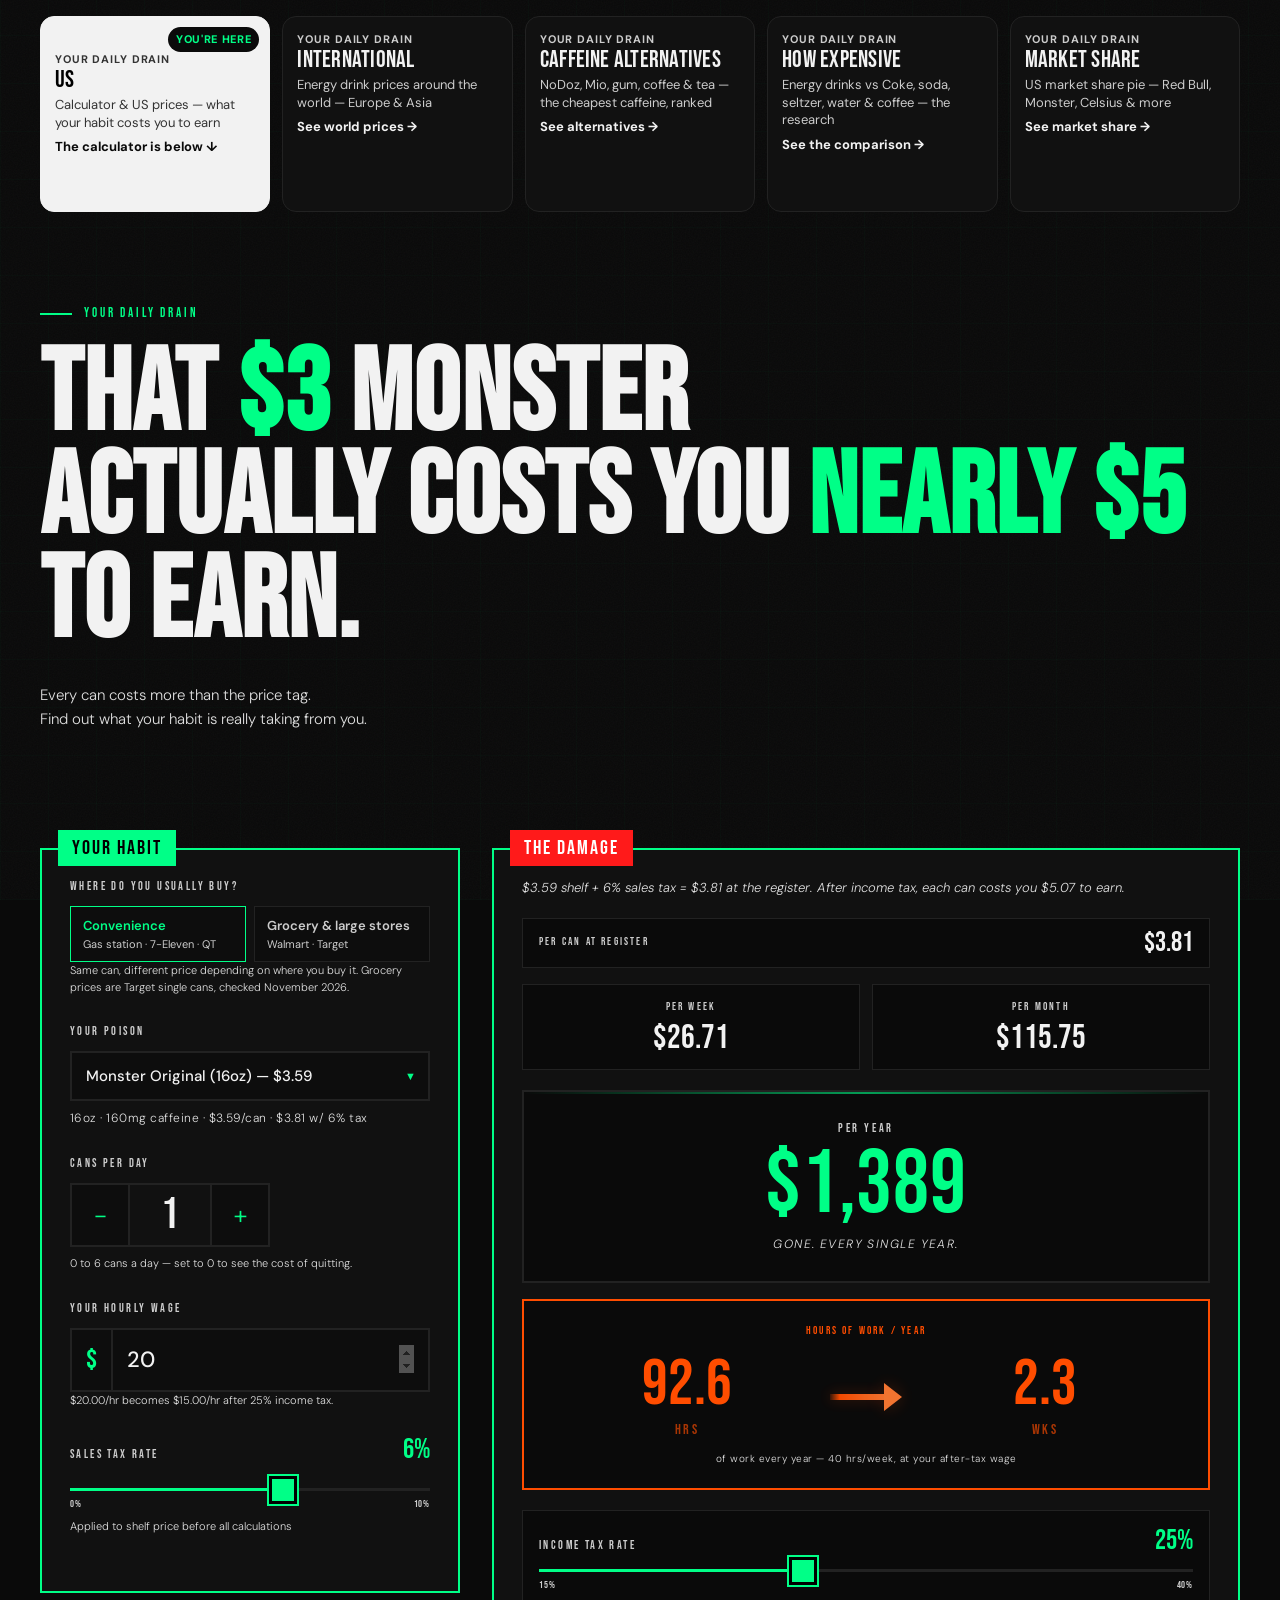
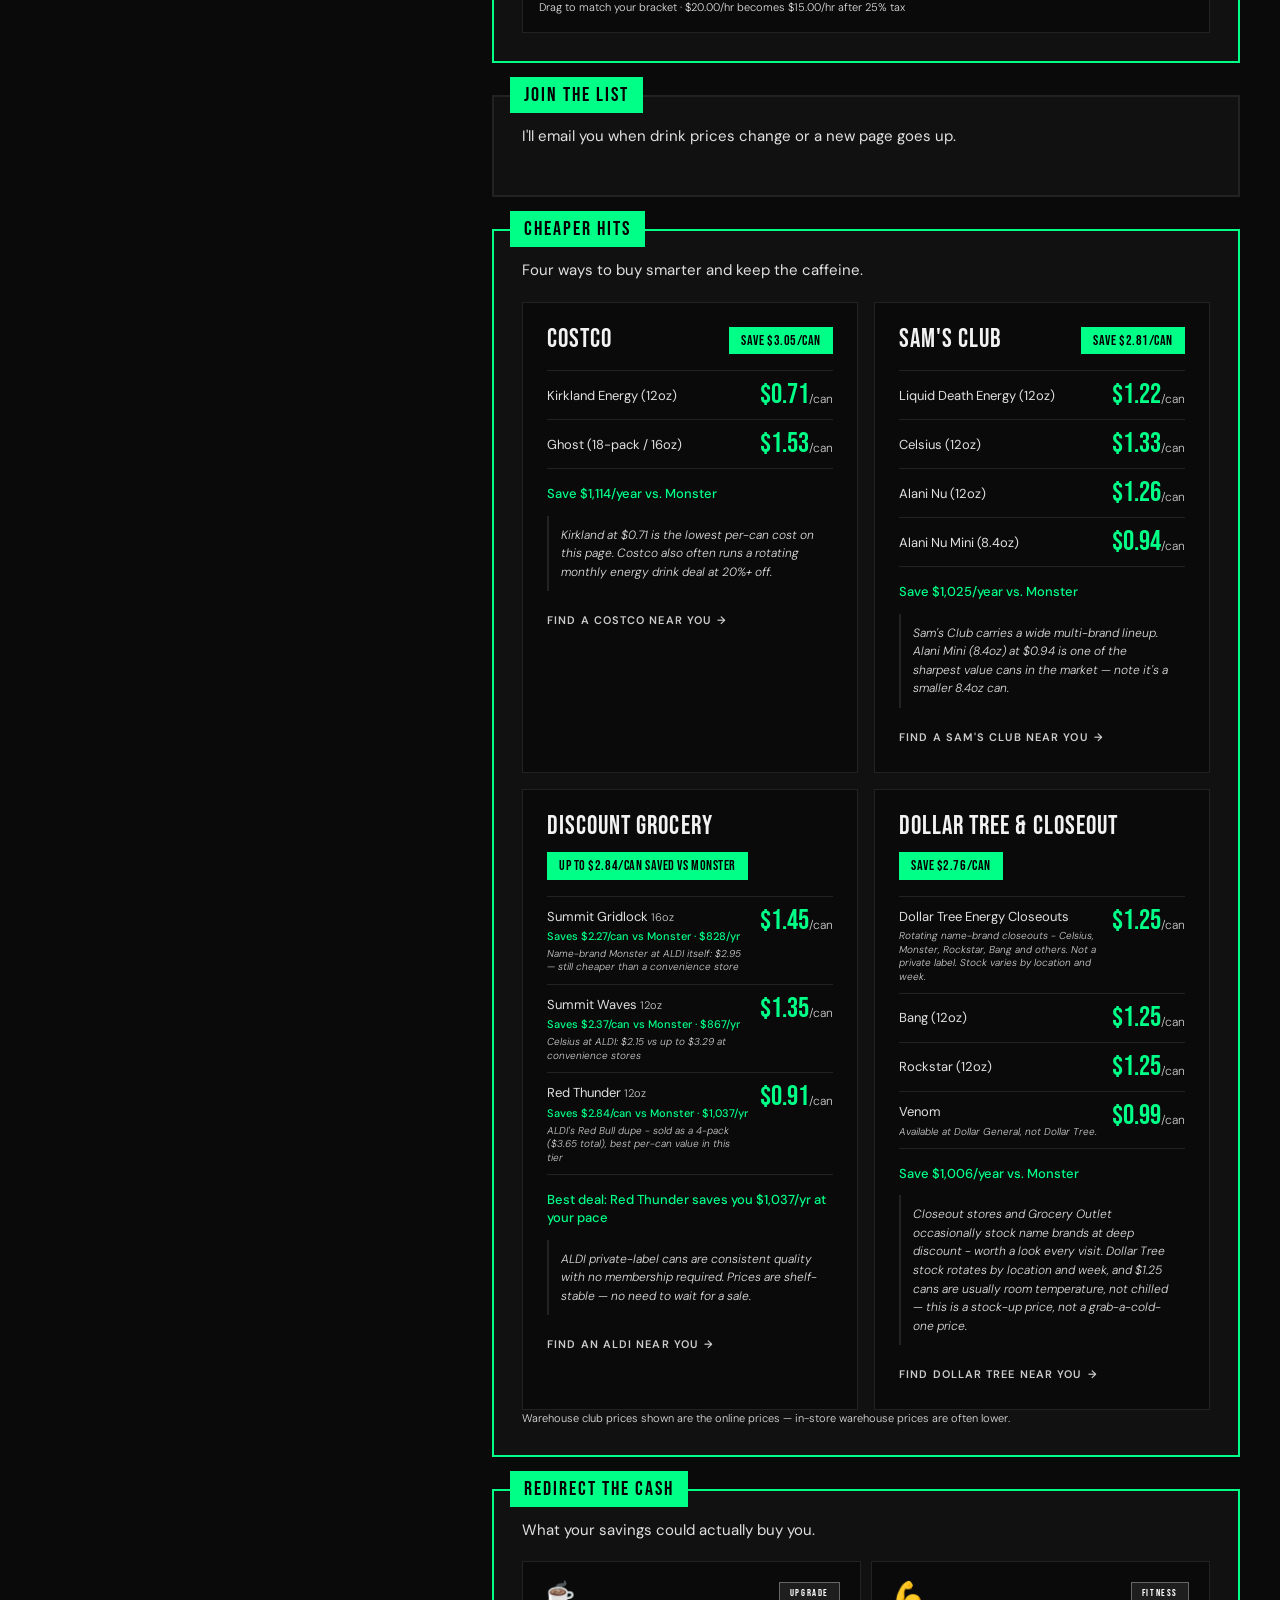
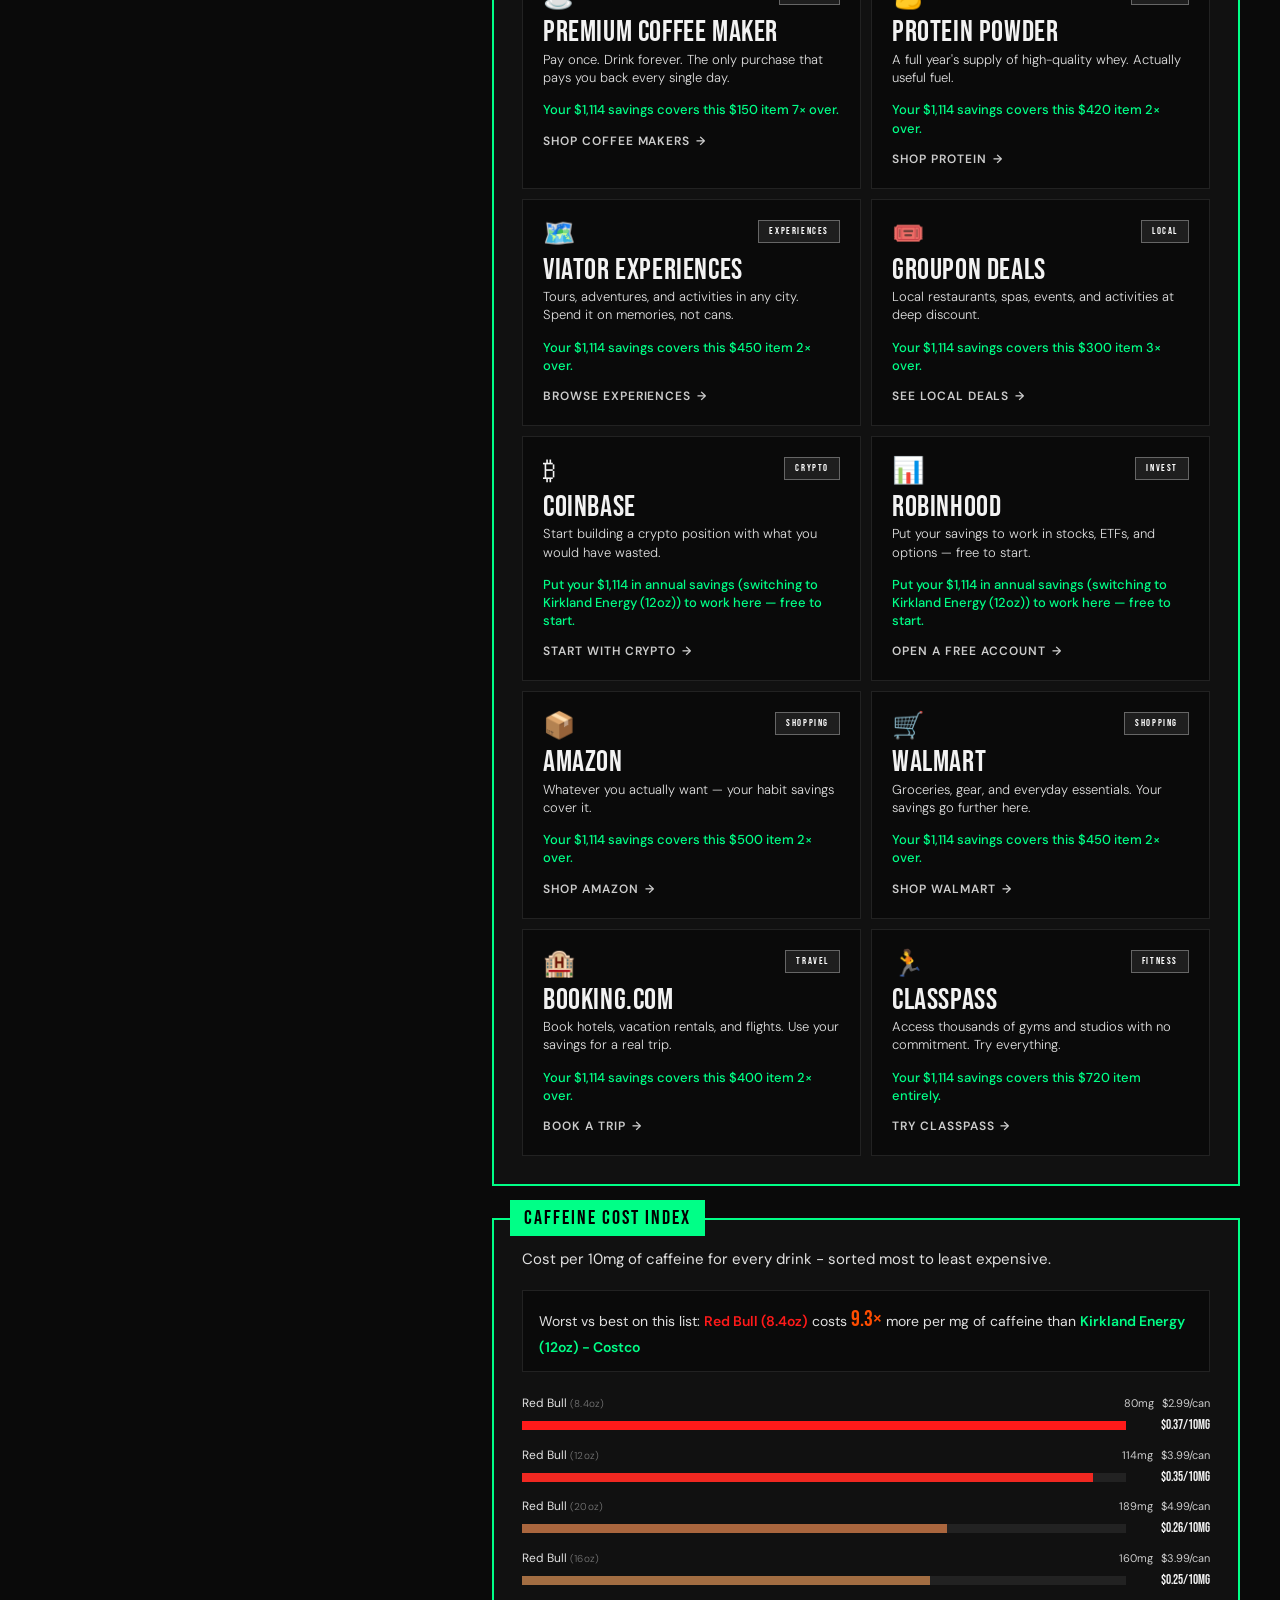
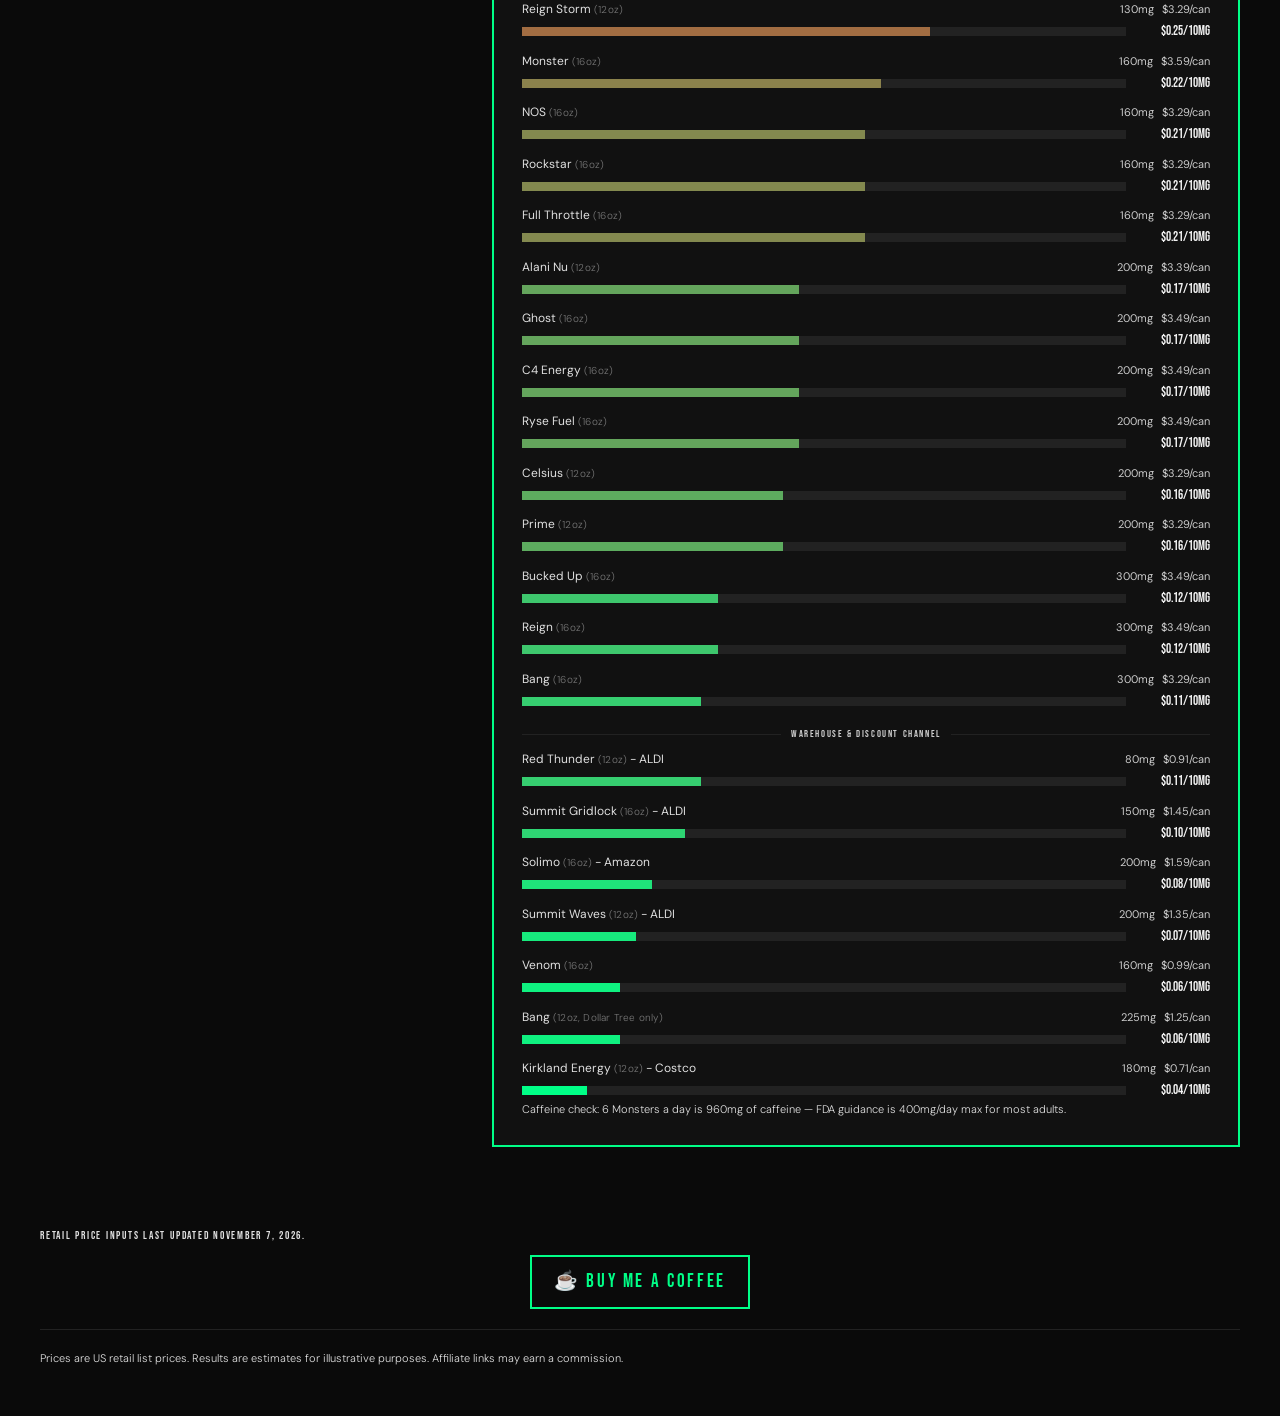
==== commit 77f6725d: "Wording: Grocery & large stores; cache-bust shared assets with v=20261108" ====
--- a/index.html
+++ b/index.html
@@ -25,7 +25,7 @@
   <link rel="preconnect" href="https://fonts.googleapis.com">
   <link rel="preconnect" href="https://fonts.gstatic.com" crossorigin>
   <link href="https://fonts.googleapis.com/css2?family=Bebas+Neue&family=DM+Sans:ital,opsz,wght@0,9..40,300;0,9..40,400;0,9..40,500;0,9..40,600;1,9..40,400&display=swap" rel="stylesheet">
-  <link rel="stylesheet" href="style.css">
+  <link rel="stylesheet" href="style.css?v=20261108">
   <script type="application/ld+json">
   {
     "@context": "https://schema.org",
@@ -99,7 +99,7 @@
         <div class="field-label" id="store-label">WHERE DO YOU USUALLY BUY?</div>
         <div class="store-toggle" role="group" aria-labelledby="store-label">
           <button type="button" class="store-toggle-btn is-active" data-channel="convenience" aria-pressed="true">Convenience<br><span class="store-toggle-sub">Gas station · 7-Eleven · QT</span></button>
-          <button type="button" class="store-toggle-btn" data-channel="grocery" aria-pressed="false">Grocery &amp; big stores<br><span class="store-toggle-sub">Walmart · Target</span></button>
+          <button type="button" class="store-toggle-btn" data-channel="grocery" aria-pressed="false">Grocery &amp; large stores<br><span class="store-toggle-sub">Walmart · Target</span></button>
         </div>
         <p class="tax-note" id="store-note">Same can, different price depending on where you buy it. Grocery prices are Target single cans, checked November 2026.</p>
       </div>
@@ -287,7 +287,7 @@
     <p id="site-disclaimer">Prices are US retail list prices. Results are estimates for illustrative purposes. Affiliate links may earn a commission.</p>
   </footer>
 
-  <script src="site-data.js"></script>
-  <script src="app.js"></script>
+  <script src="site-data.js?v=20261108"></script>
+  <script src="app.js?v=20261108"></script>
 </body>
 </html>
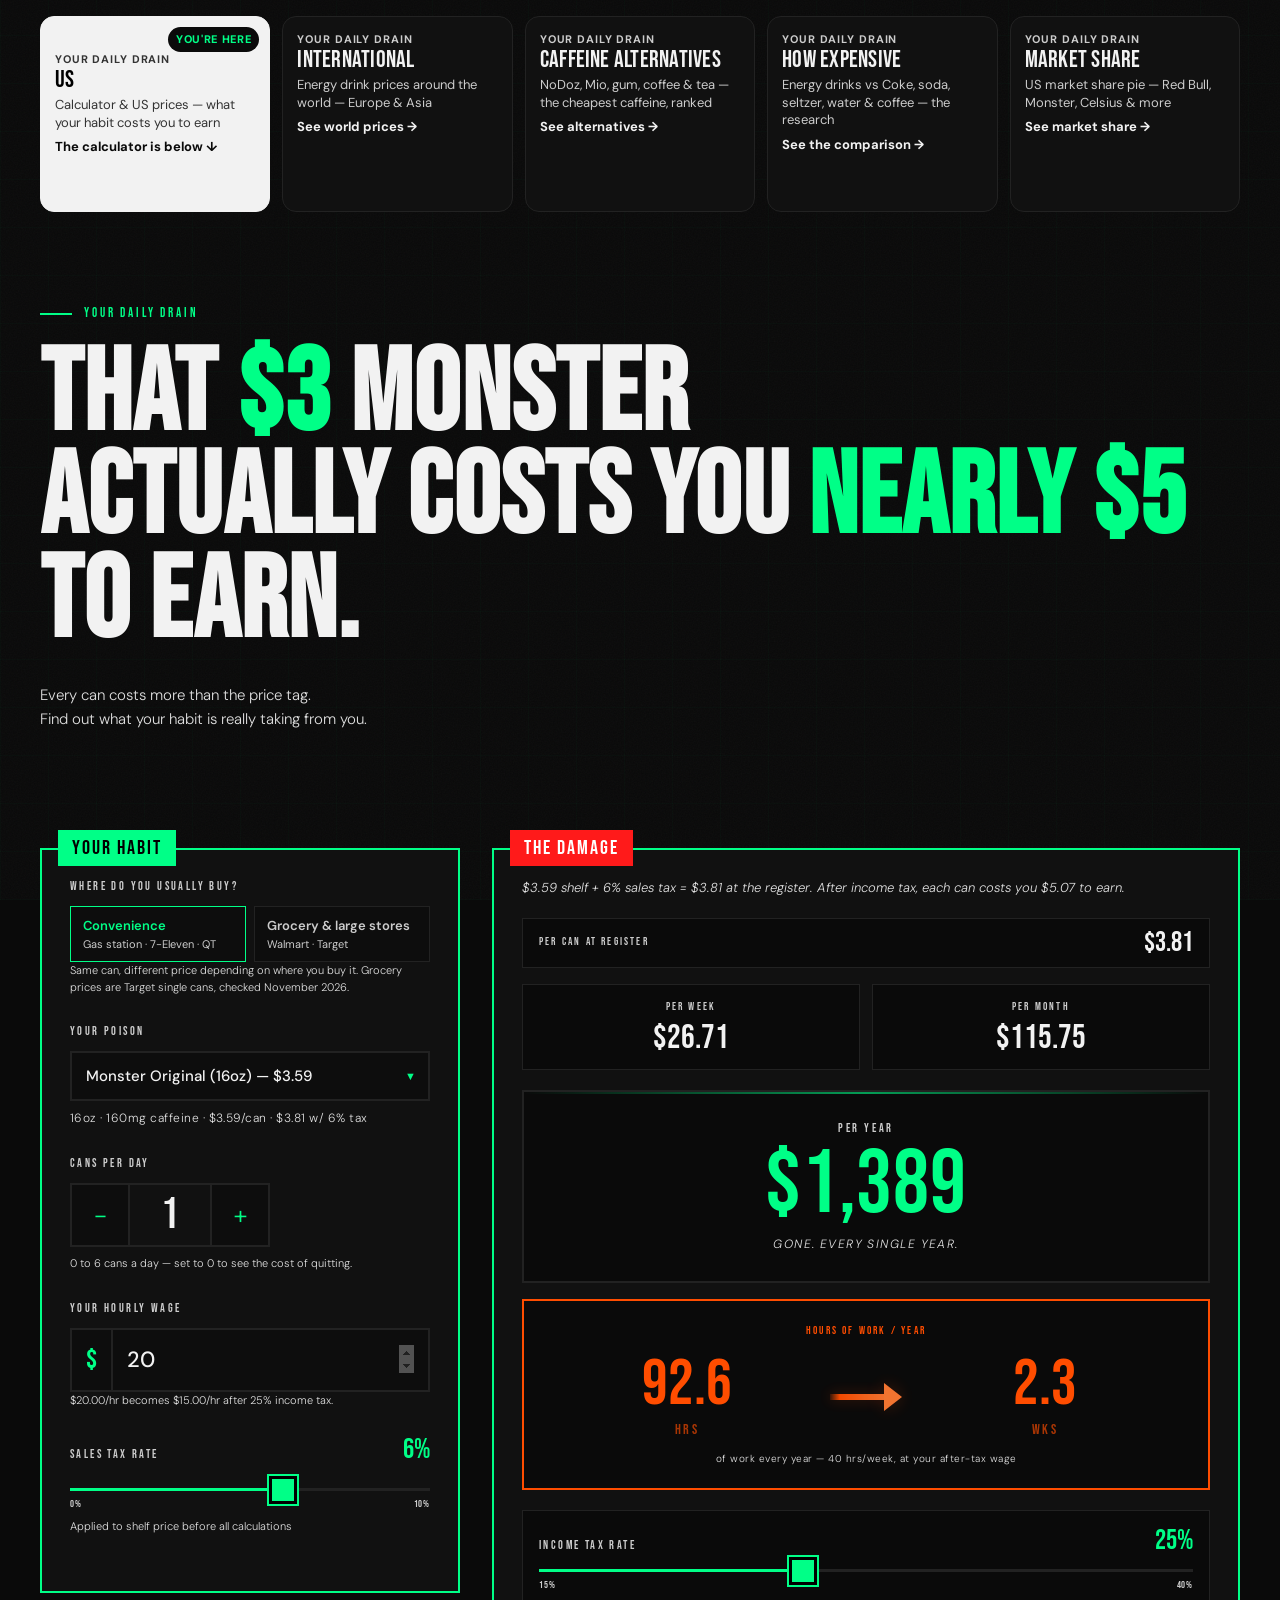
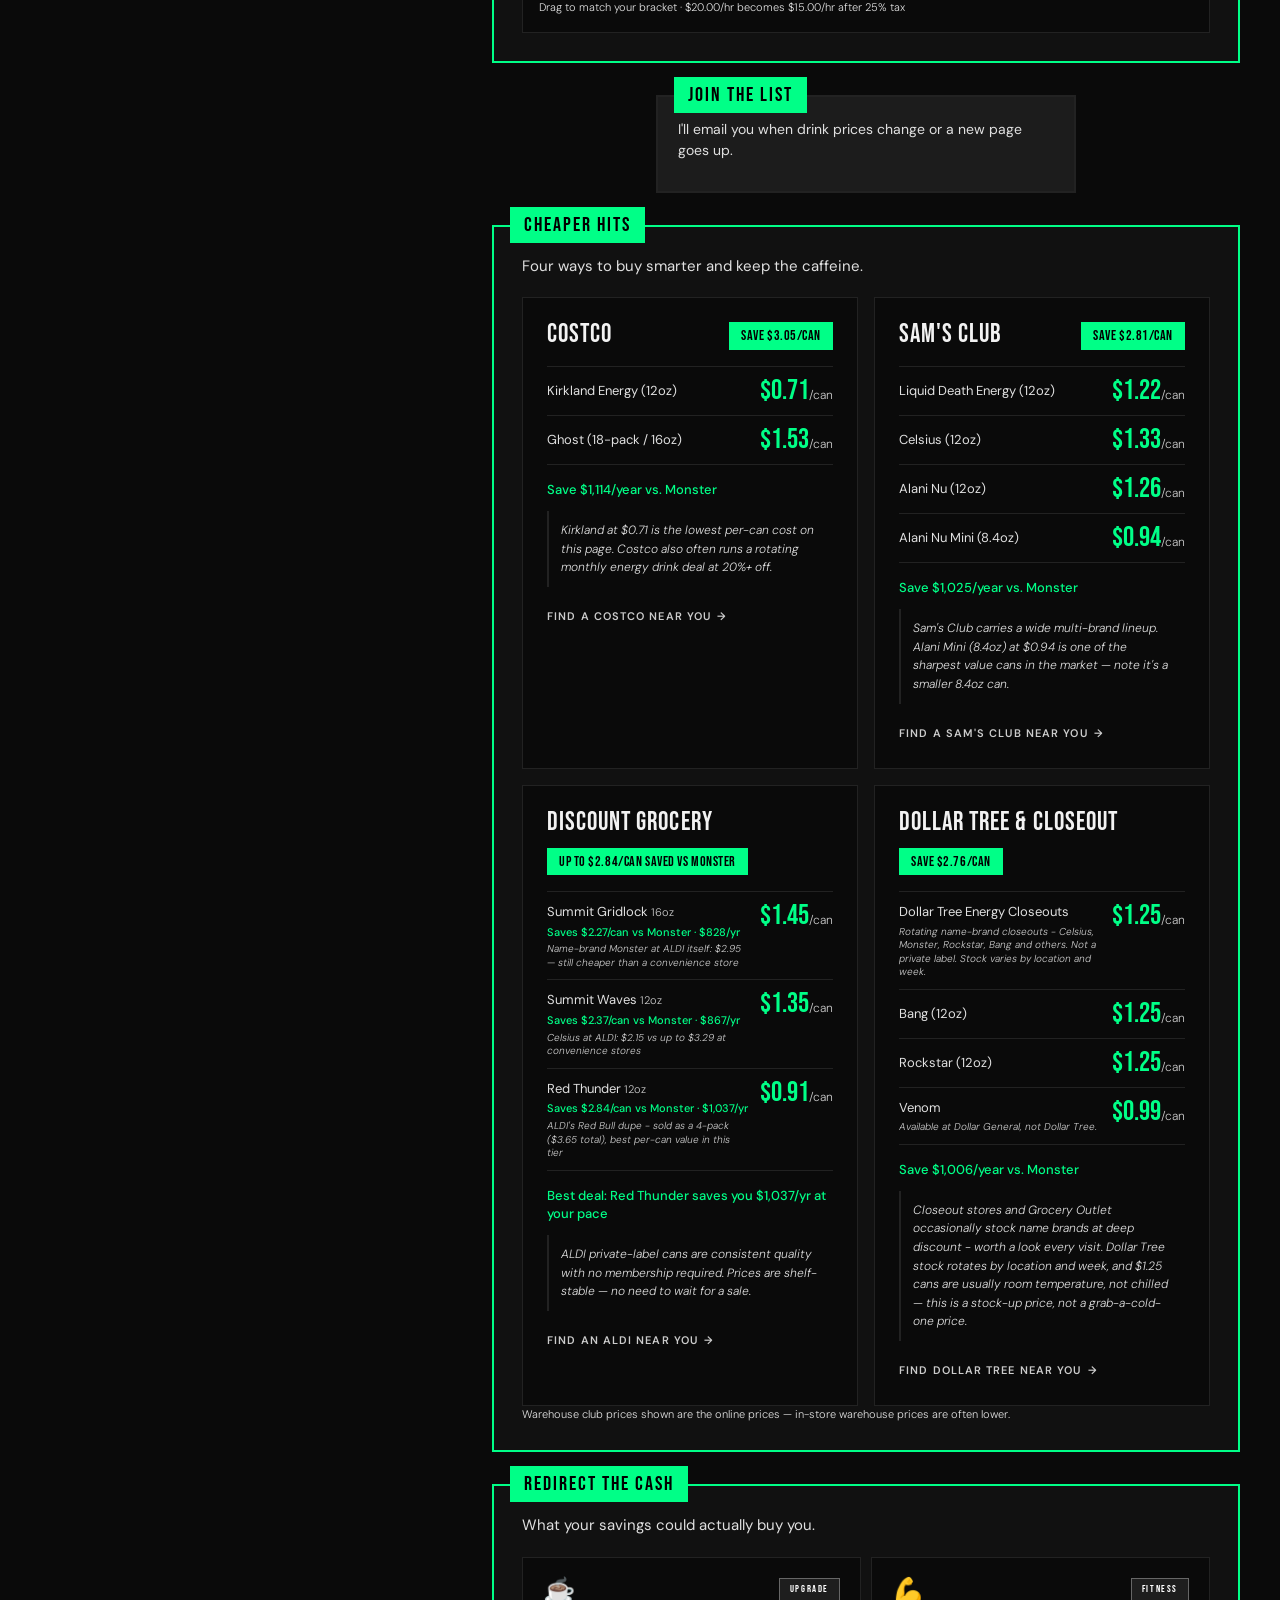
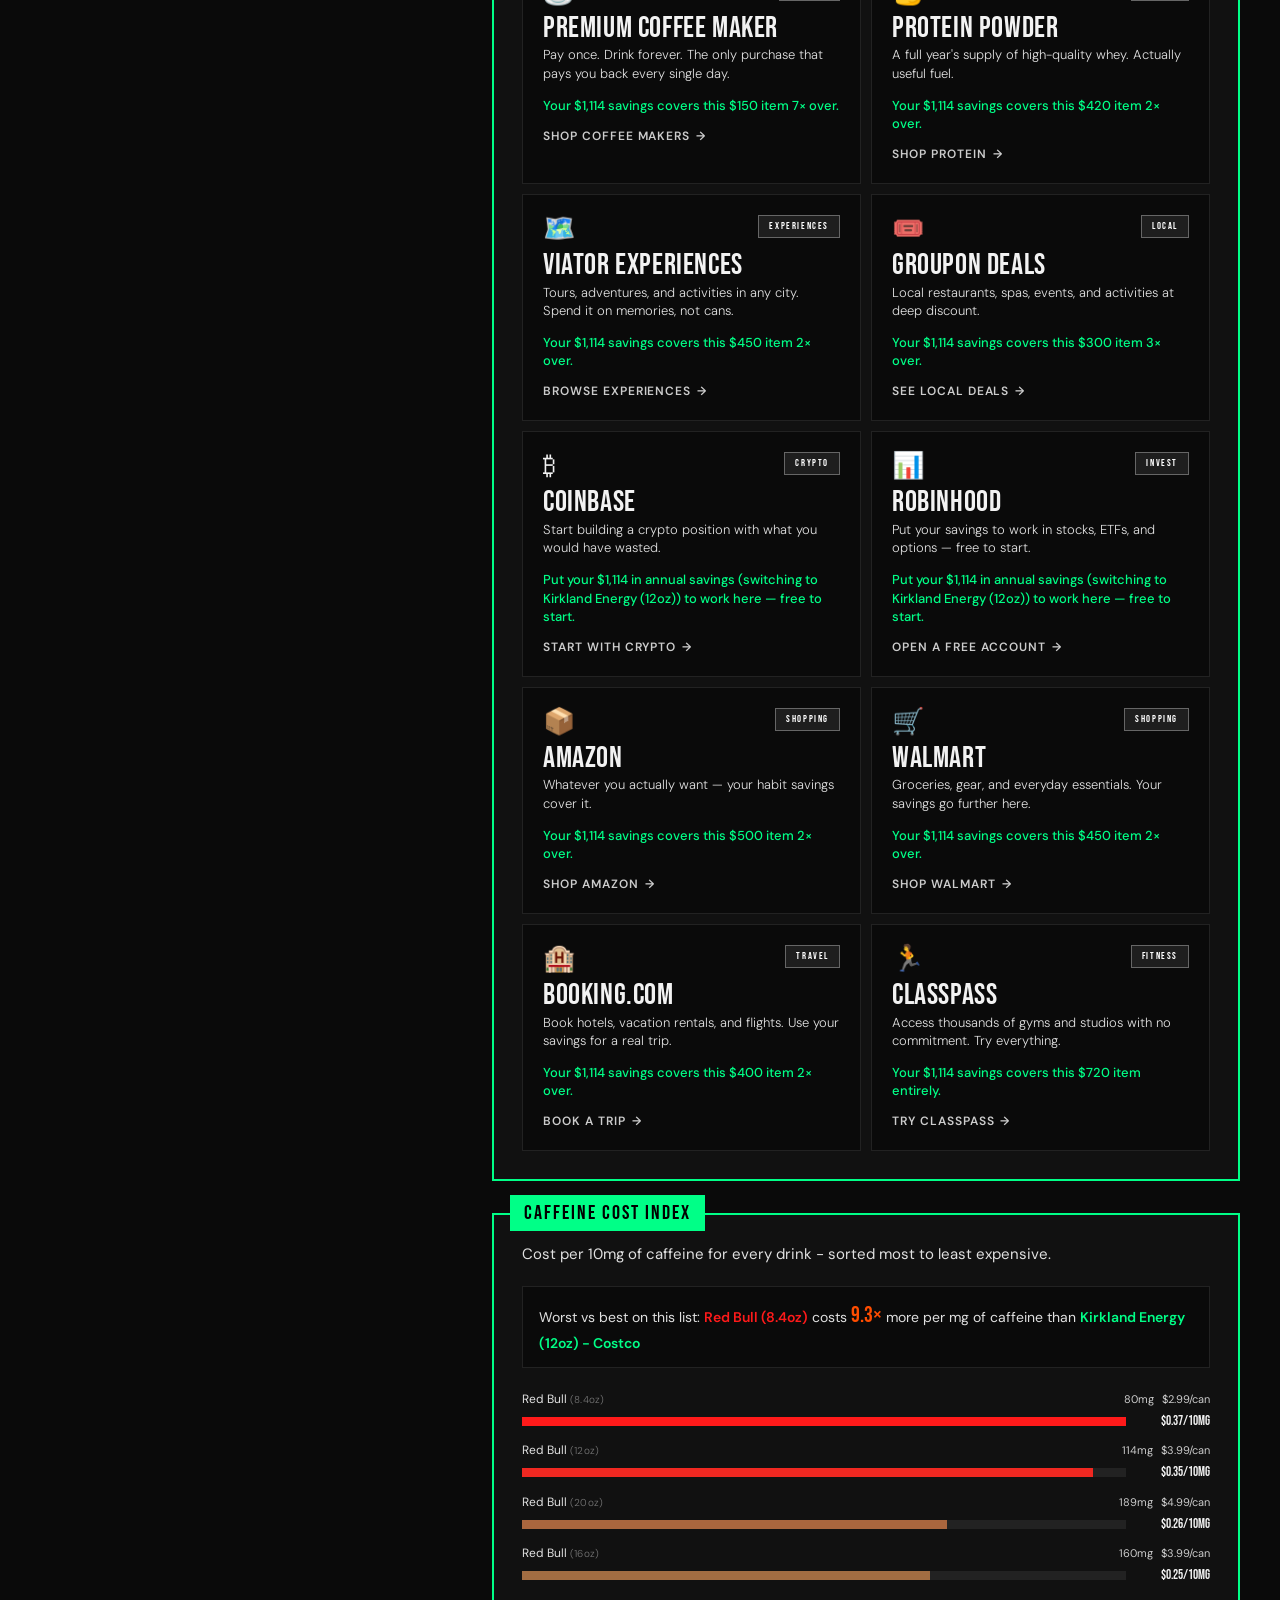
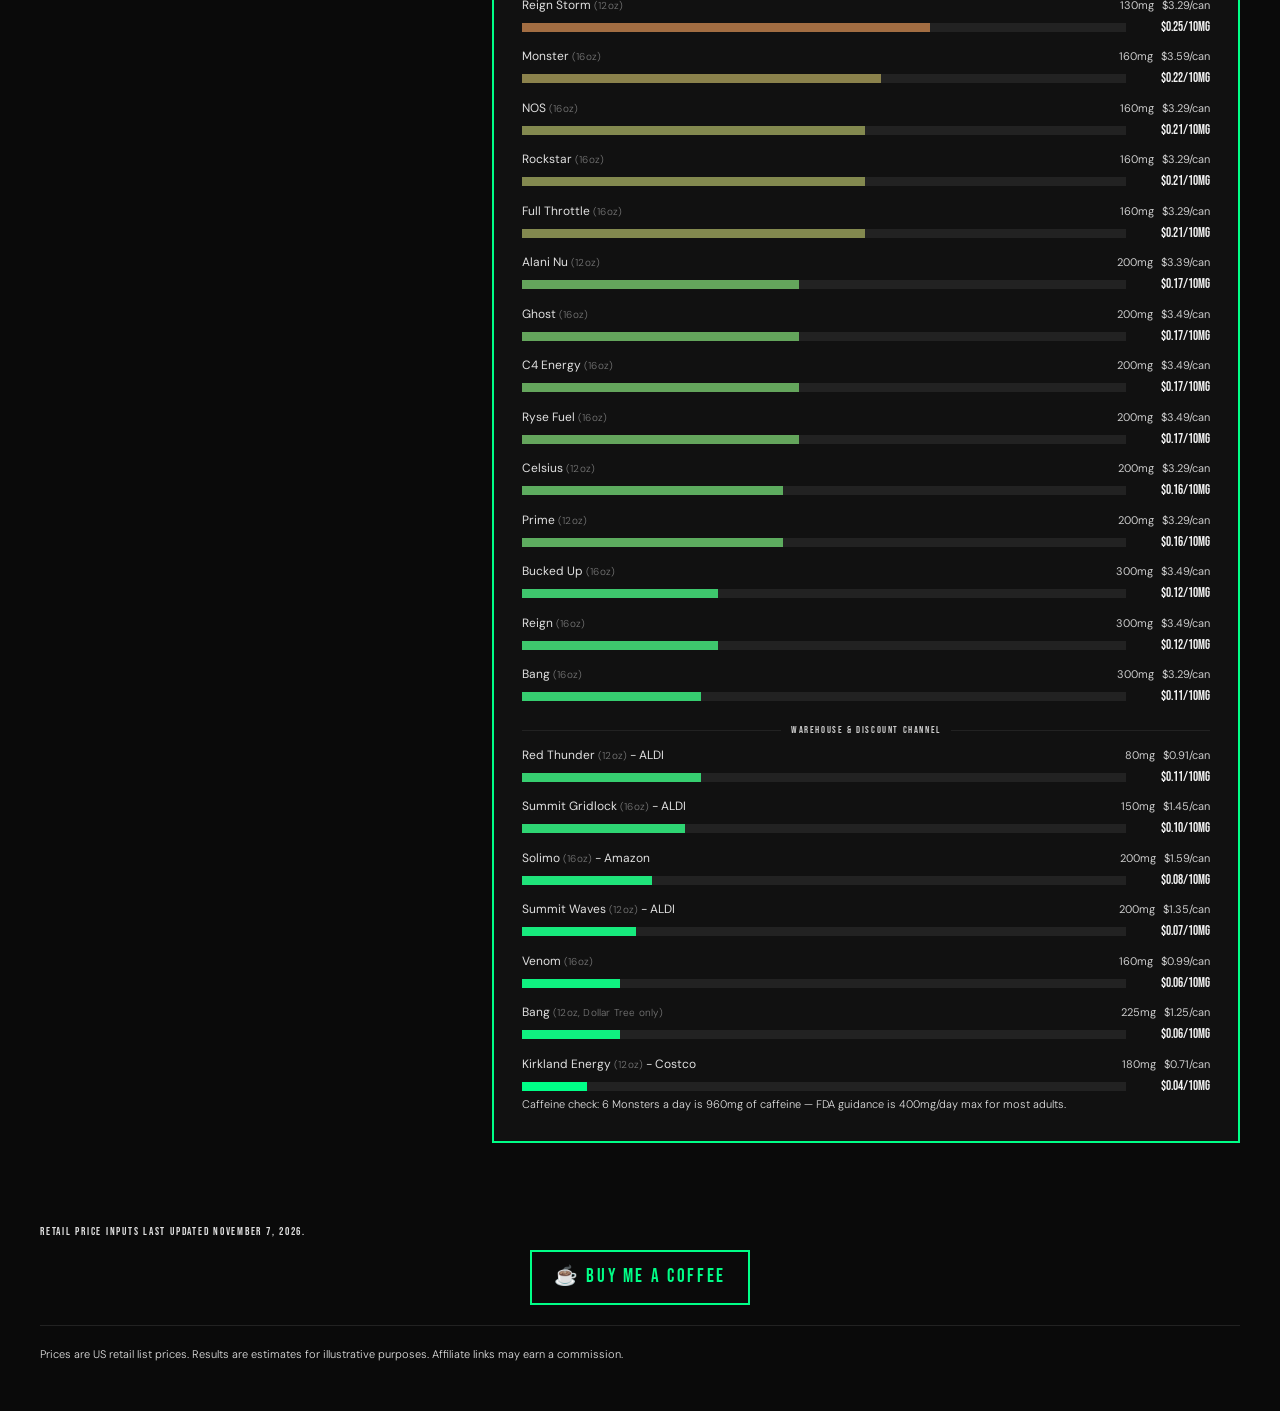
==== commit b5cfeef6: "Restyle Kit signup: narrower gray card, smaller form" ====
--- a/index.html
+++ b/index.html
@@ -25,7 +25,7 @@
   <link rel="preconnect" href="https://fonts.googleapis.com">
   <link rel="preconnect" href="https://fonts.gstatic.com" crossorigin>
   <link href="https://fonts.googleapis.com/css2?family=Bebas+Neue&family=DM+Sans:ital,opsz,wght@0,9..40,300;0,9..40,400;0,9..40,500;0,9..40,600;1,9..40,400&display=swap" rel="stylesheet">
-  <link rel="stylesheet" href="style.css?v=20261108">
+  <link rel="stylesheet" href="style.css?v=20261109">
   <script type="application/ld+json">
   {
     "@context": "https://schema.org",
--- a/style.css
+++ b/style.css
@@ -1138,12 +1138,94 @@
 }
 
 /* ── EMAIL SIGNUP (Kit form renders its own styles) ─────── */
+/* ── EMAIL SIGNUP (Kit form) ─────────────────────────────────
+   Compact, quiet card: the Kit form renders with its own bright
+   defaults (white input, blue button), so these overrides — scoped
+   under .signup-section and using [data-uid] for specificity —
+   pull it back into the dark theme. Kit also sets a few inline
+   styles on the input/button, which is why color/background need
+   !important there; everything else wins on specificity alone. */
 .signup-section {
-  background: var(--bg-card);
+  background: #1c1c1c;
   border: 2px solid var(--border-dim);
-  padding: 28px;
-  position: relative;
-  margin-top: 32px;
+  padding: 22px 20px 16px;
+  position: relative;
+  max-width: 420px;
+  margin: 32px auto 0;
+}
+
+.signup-section .section-subtitle {
+  font-size: 14px;
+  margin-bottom: 14px;
+}
+
+/* Kit form shell: never wider than the card */
+.signup-section .formkit-form[data-uid="93db58418c"] {
+  max-width: 100%;
+}
+
+/* Tighter stacking, smaller gaps between input / button.
+   Kit's min-width~700 rules (always on for this form) set
+   0 5px 15px with higher specificity, so this selector goes one
+   further to win while keeping the 5px side margins. */
+.signup-section .formkit-form[data-uid="93db58418c"] .seva-fields.formkit-fields[data-stacked="false"] .formkit-field,
+.signup-section .formkit-form[data-uid="93db58418c"] .seva-fields.formkit-fields[data-stacked="false"] .formkit-submit {
+  margin: 0 5px 10px;
+}
+
+/* Gray input, light text, smaller type */
+.signup-section .formkit-form[data-uid="93db58418c"] .formkit-input {
+  background: #2a2a2a;
+  color: #f2f2f2 !important;
+  border-color: #3a3a3a !important;
+  font-size: 13px;
+  padding: 9px 12px;
+}
+
+.signup-section .formkit-form[data-uid="93db58418c"] .formkit-input:focus {
+  border-color: var(--green);
+}
+
+/* Green button to match the theme, smaller */
+.signup-section .formkit-form[data-uid="93db58418c"] .formkit-submit {
+  background-color: var(--green) !important;
+  color: #000 !important;
+  font-size: 13px;
+  font-weight: 600 !important;
+}
+
+.signup-section .formkit-form[data-uid="93db58418c"] .formkit-submit > span {
+  padding: 9px 18px;
+}
+
+/* "Built with Kit" badge: smaller and quieter */
+.signup-section .formkit-form[data-uid="93db58418c"] .formkit-powered-by-convertkit-container {
+  margin: 4px 0 0;
+}
+
+.signup-section .formkit-form[data-uid="93db58418c"] .formkit-powered-by-convertkit {
+  height: 28px;
+  width: 105px;
+  background-size: contain;
+  opacity: 0.55;
+}
+
+/* Success / error messages in dark-theme colors */
+.signup-section .formkit-form[data-uid="93db58418c"] .formkit-alert {
+  font-size: 13px;
+  padding: 10px;
+}
+
+.signup-section .formkit-form[data-uid="93db58418c"] .formkit-alert-success {
+  background: #0e2a1c;
+  border-color: var(--green);
+  color: var(--green);
+}
+
+.signup-section .formkit-form[data-uid="93db58418c"] .formkit-alert-error {
+  background: #2a1a1a;
+  border-color: #5c2a1e;
+  color: #f0b0a0;
 }
 
 /* ── SELECTION ───────────────────────────────────────────── */
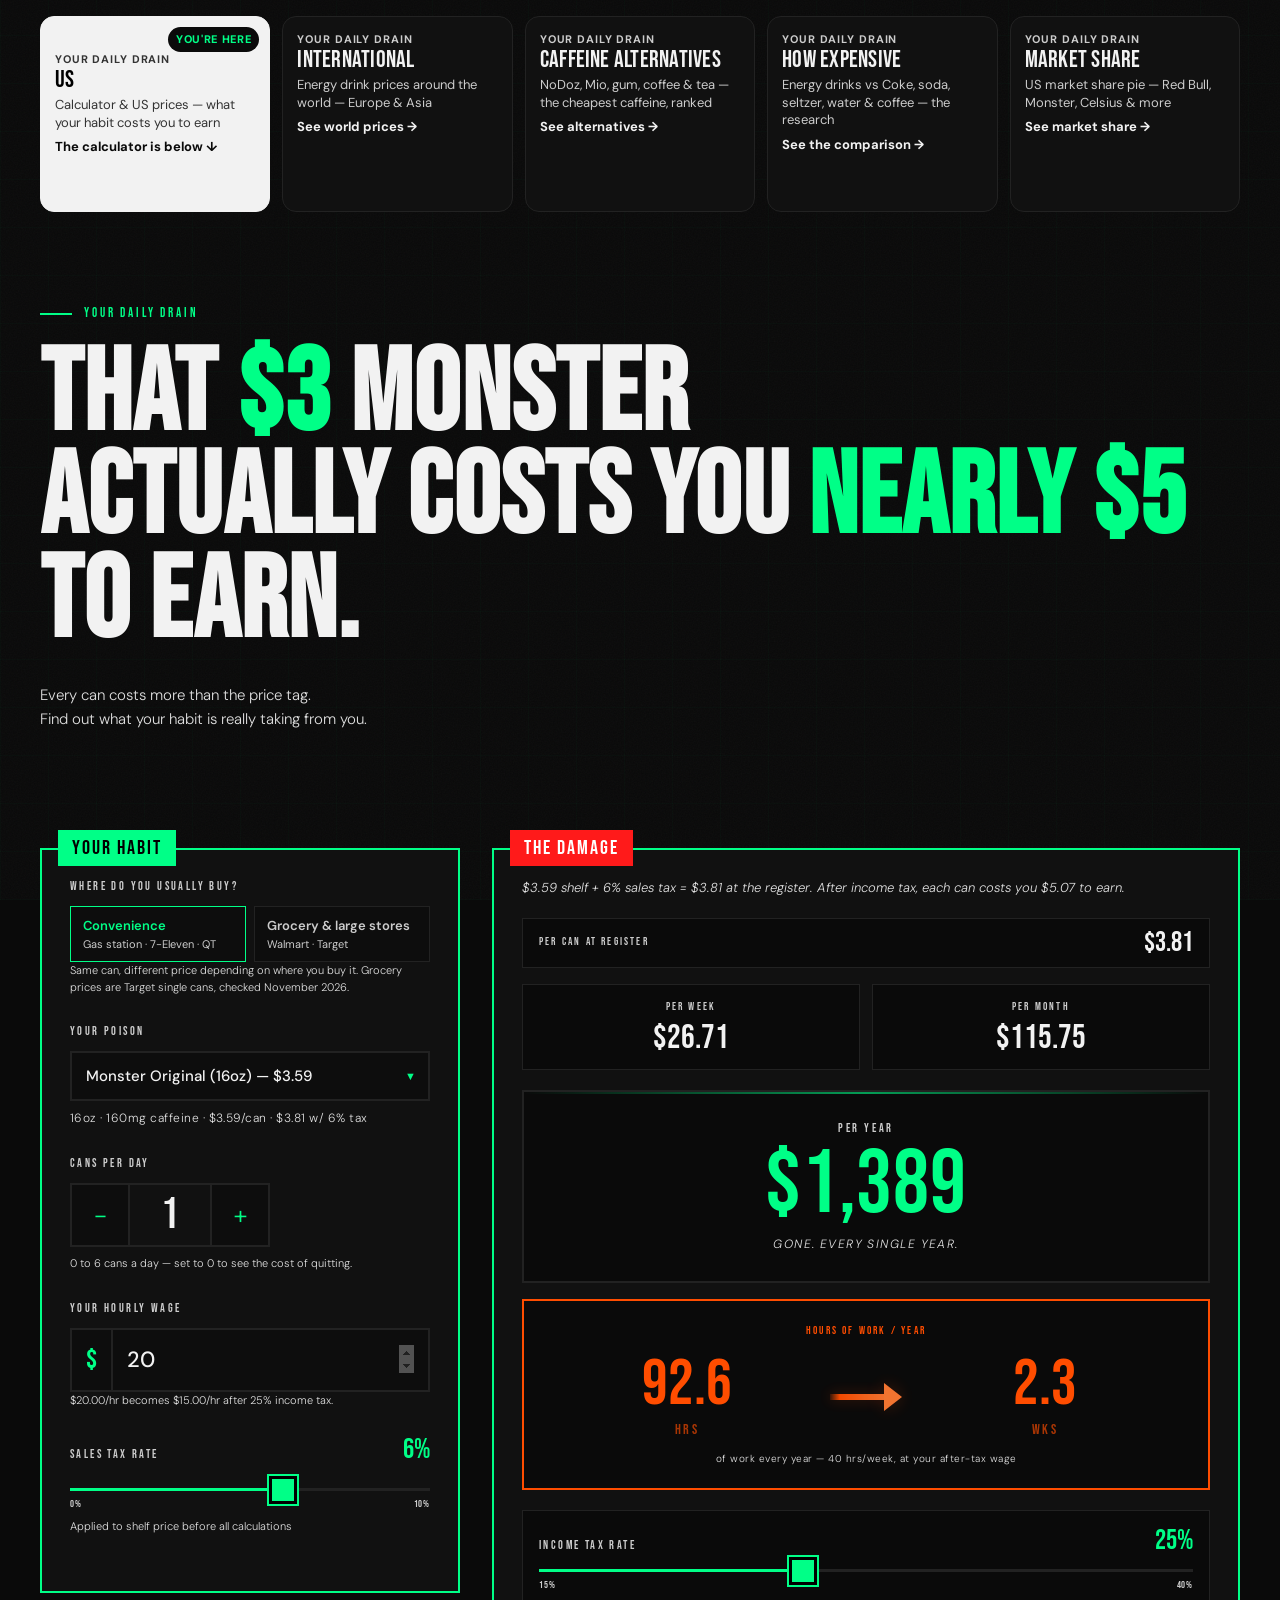
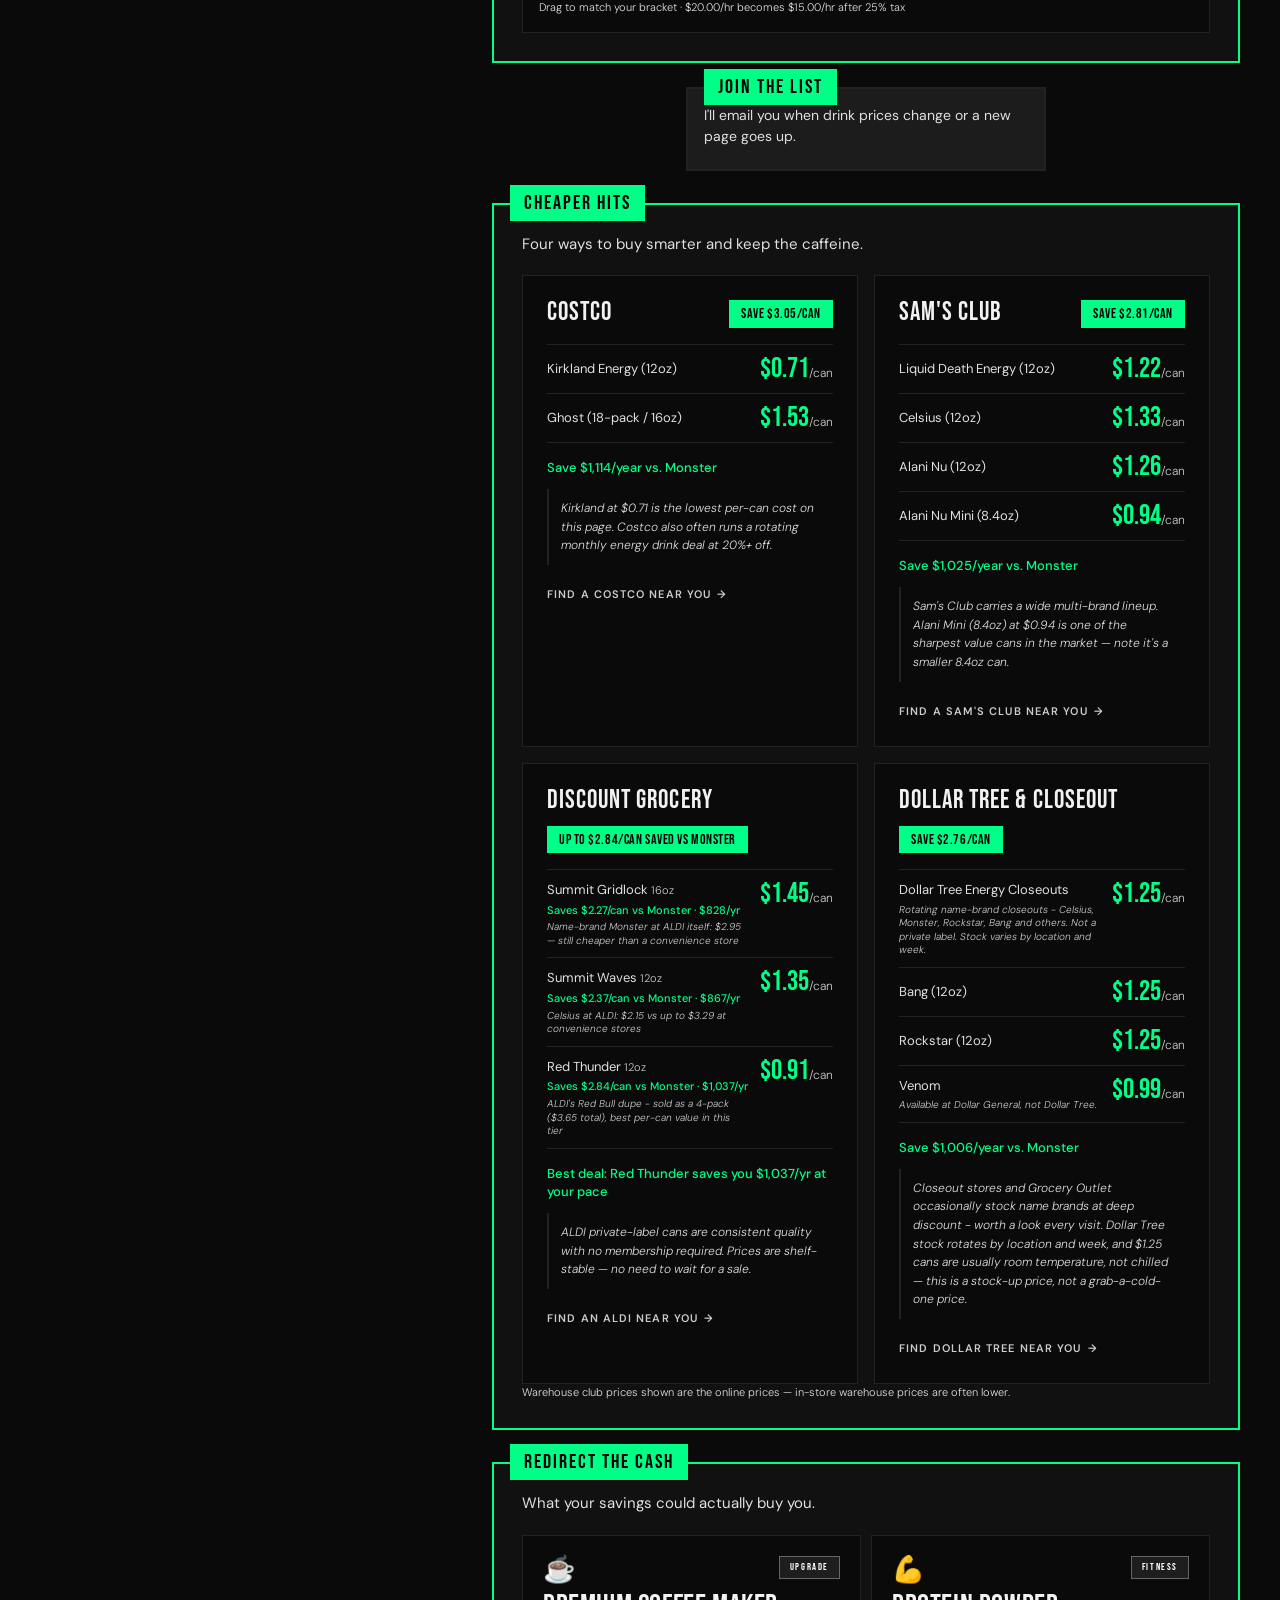
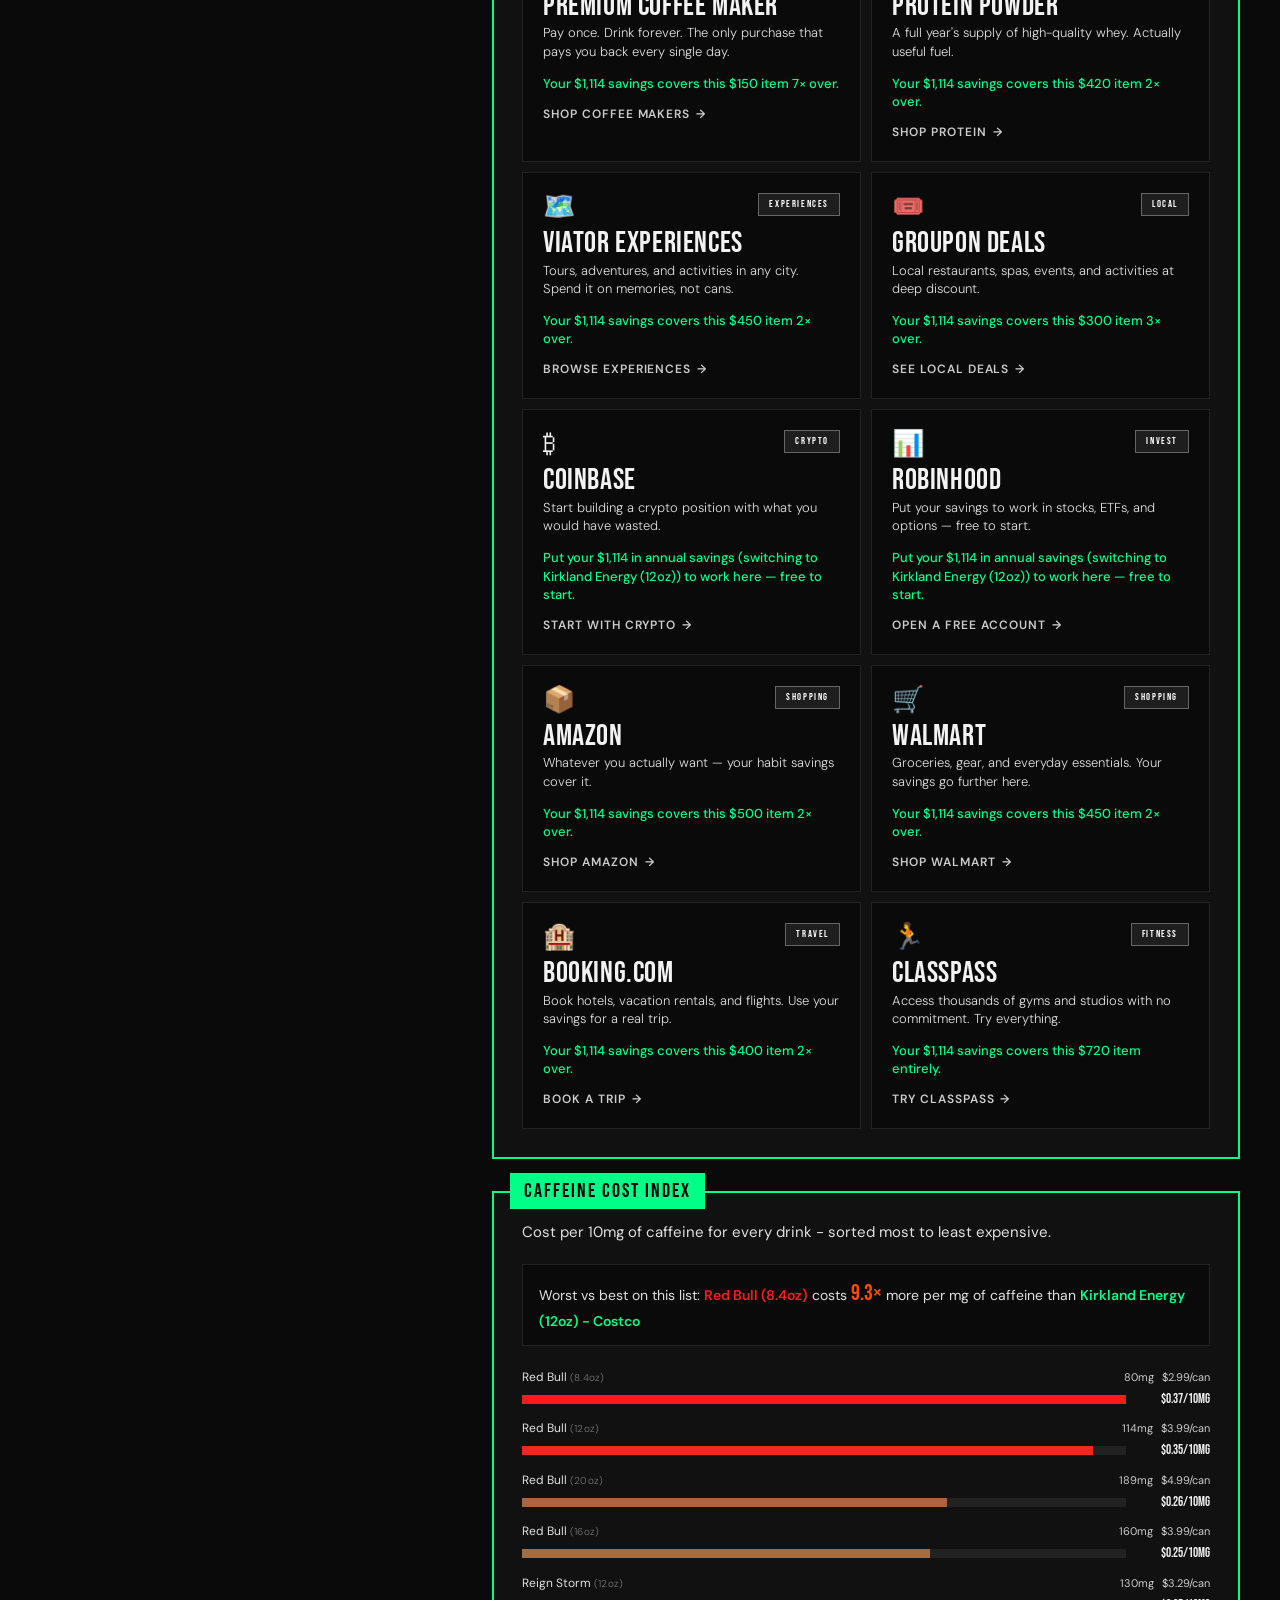
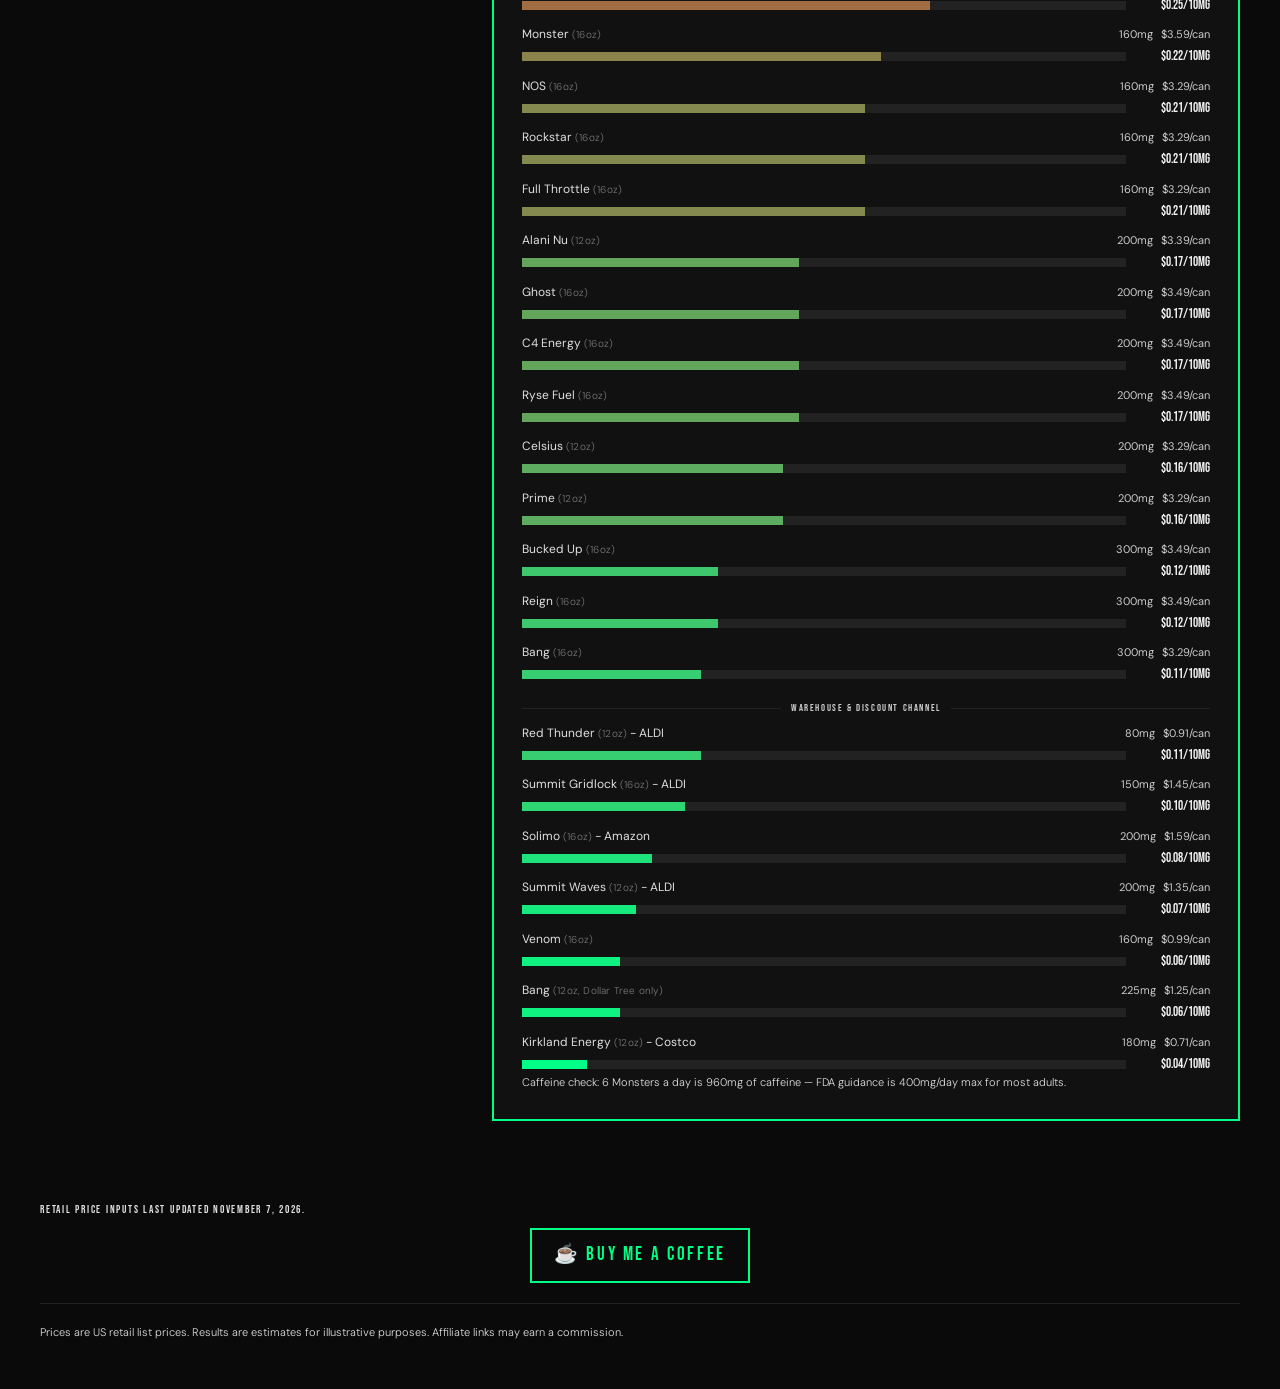
==== commit 45d96049: "Compact Kit signup: kill dead space, narrower card, darker input" ====
--- a/index.html
+++ b/index.html
@@ -25,7 +25,7 @@
   <link rel="preconnect" href="https://fonts.googleapis.com">
   <link rel="preconnect" href="https://fonts.gstatic.com" crossorigin>
   <link href="https://fonts.googleapis.com/css2?family=Bebas+Neue&family=DM+Sans:ital,opsz,wght@0,9..40,300;0,9..40,400;0,9..40,500;0,9..40,600;1,9..40,400&display=swap" rel="stylesheet">
-  <link rel="stylesheet" href="style.css?v=20261109">
+  <link rel="stylesheet" href="style.css?v=20261110">
   <script type="application/ld+json">
   {
     "@context": "https://schema.org",
--- a/style.css
+++ b/style.css
@@ -1144,24 +1144,37 @@
    under .signup-section and using [data-uid] for specificity —
    pull it back into the dark theme. Kit also sets a few inline
    styles on the input/button, which is why color/background need
-   !important there; everything else wins on specificity alone. */
+   !important there; everything else wins on specificity alone.
+   Kit's "clean" wrapper div also ships 56px of top padding (room
+   for a heading the form doesn't have) — the rule below zeroes it.
+   The input is near-black (#141414) so it recedes into the card
+   instead of reading as a light patch; its border stays visible
+   so the field is still findable. */
 .signup-section {
   background: #1c1c1c;
   border: 2px solid var(--border-dim);
-  padding: 22px 20px 16px;
-  position: relative;
-  max-width: 420px;
-  margin: 32px auto 0;
+  padding: 16px 16px 12px;
+  position: relative;
+  max-width: 360px;
+  margin: 24px auto 0;
 }
 
 .signup-section .section-subtitle {
   font-size: 14px;
-  margin-bottom: 14px;
+  margin-bottom: 10px;
 }
 
 /* Kit form shell: never wider than the card */
 .signup-section .formkit-form[data-uid="93db58418c"] {
   max-width: 100%;
+}
+
+/* Kill the dead space: Kit's "clean" wrapper carries 56px of top
+   padding (padding:10px;padding-top:56px) at specificity (0,4,0);
+   this selector goes one further to win. */
+.signup-section .formkit-form[data-uid="93db58418c"][min-width~="700"] [data-style="clean"],
+.signup-section .formkit-form[data-uid="93db58418c"][min-width~="800"] [data-style="clean"] {
+  padding: 0;
 }
 
 /* Tighter stacking, smaller gaps between input / button.
@@ -1170,12 +1183,12 @@
    further to win while keeping the 5px side margins. */
 .signup-section .formkit-form[data-uid="93db58418c"] .seva-fields.formkit-fields[data-stacked="false"] .formkit-field,
 .signup-section .formkit-form[data-uid="93db58418c"] .seva-fields.formkit-fields[data-stacked="false"] .formkit-submit {
-  margin: 0 5px 10px;
-}
-
-/* Gray input, light text, smaller type */
+  margin: 0 5px 8px;
+}
+
+/* Near-black input, light text, smaller type */
 .signup-section .formkit-form[data-uid="93db58418c"] .formkit-input {
-  background: #2a2a2a;
+  background: #141414;
   color: #f2f2f2 !important;
   border-color: #3a3a3a !important;
   font-size: 13px;
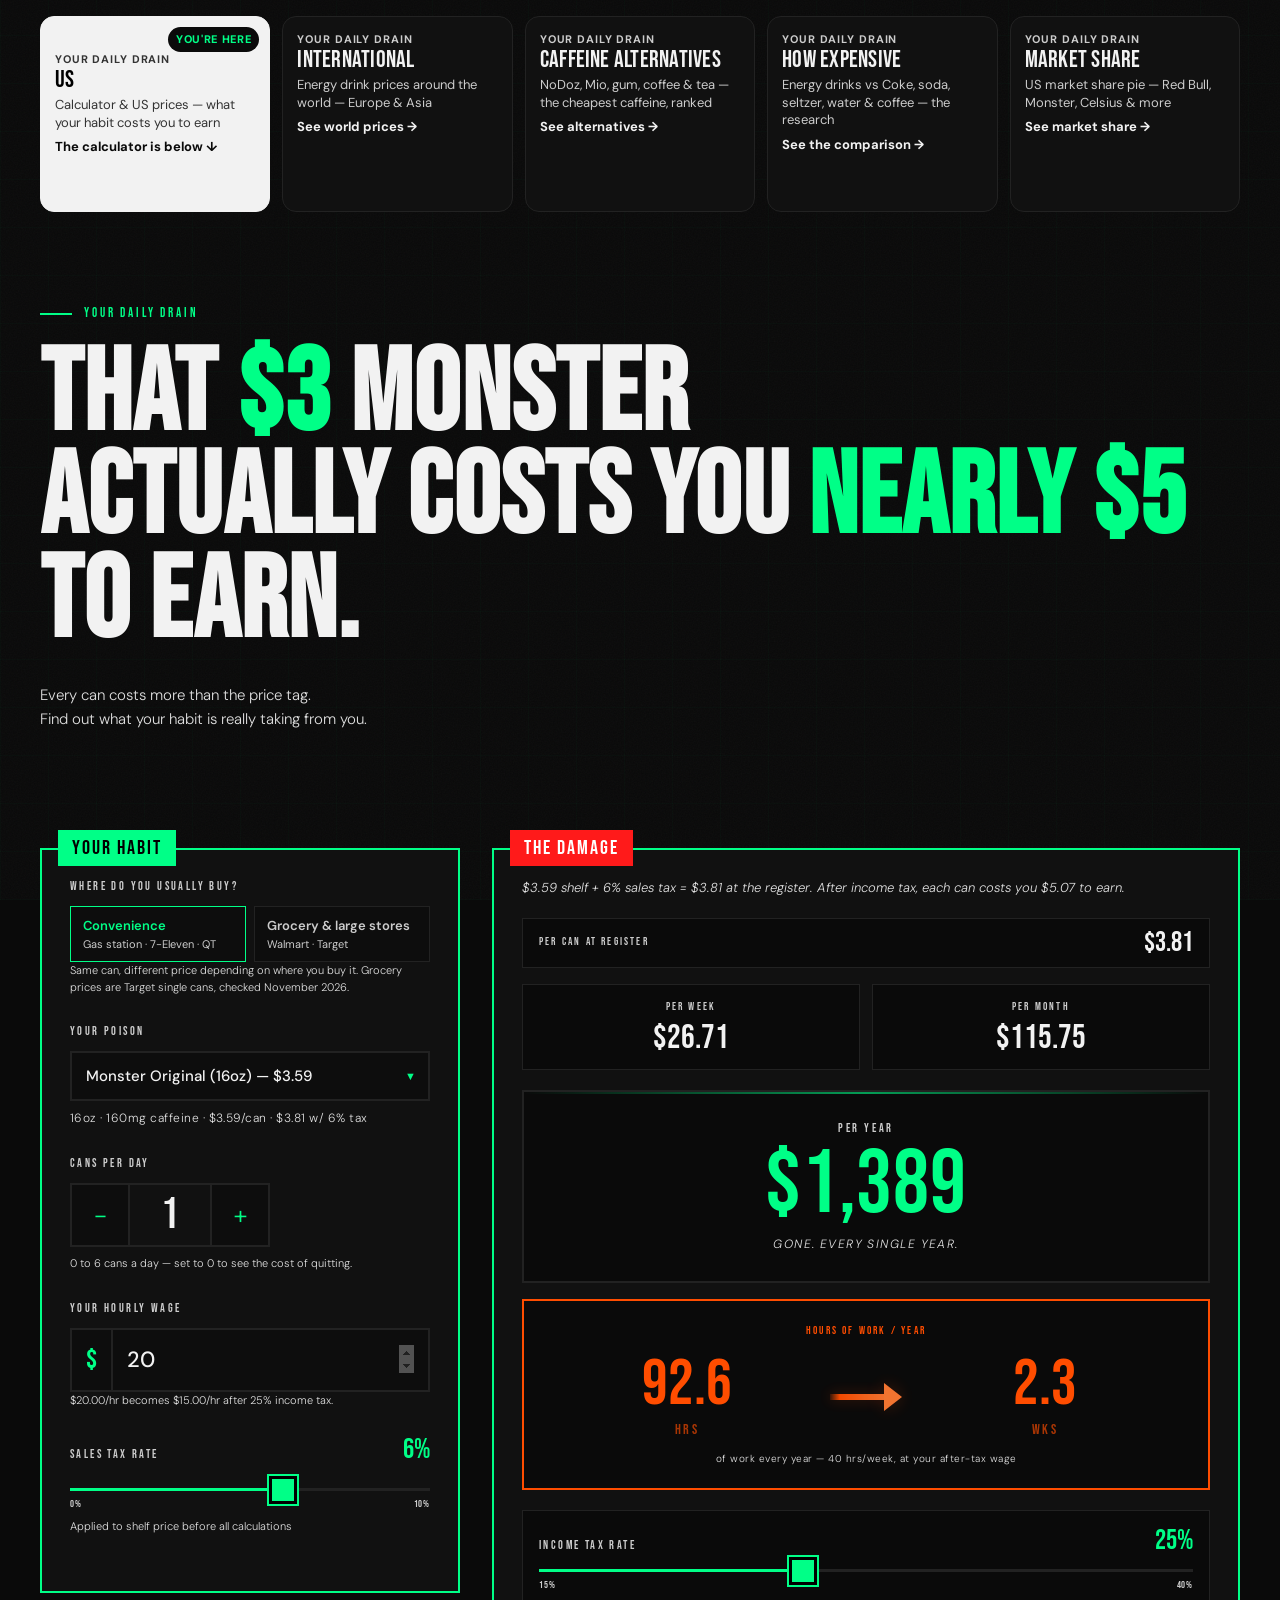
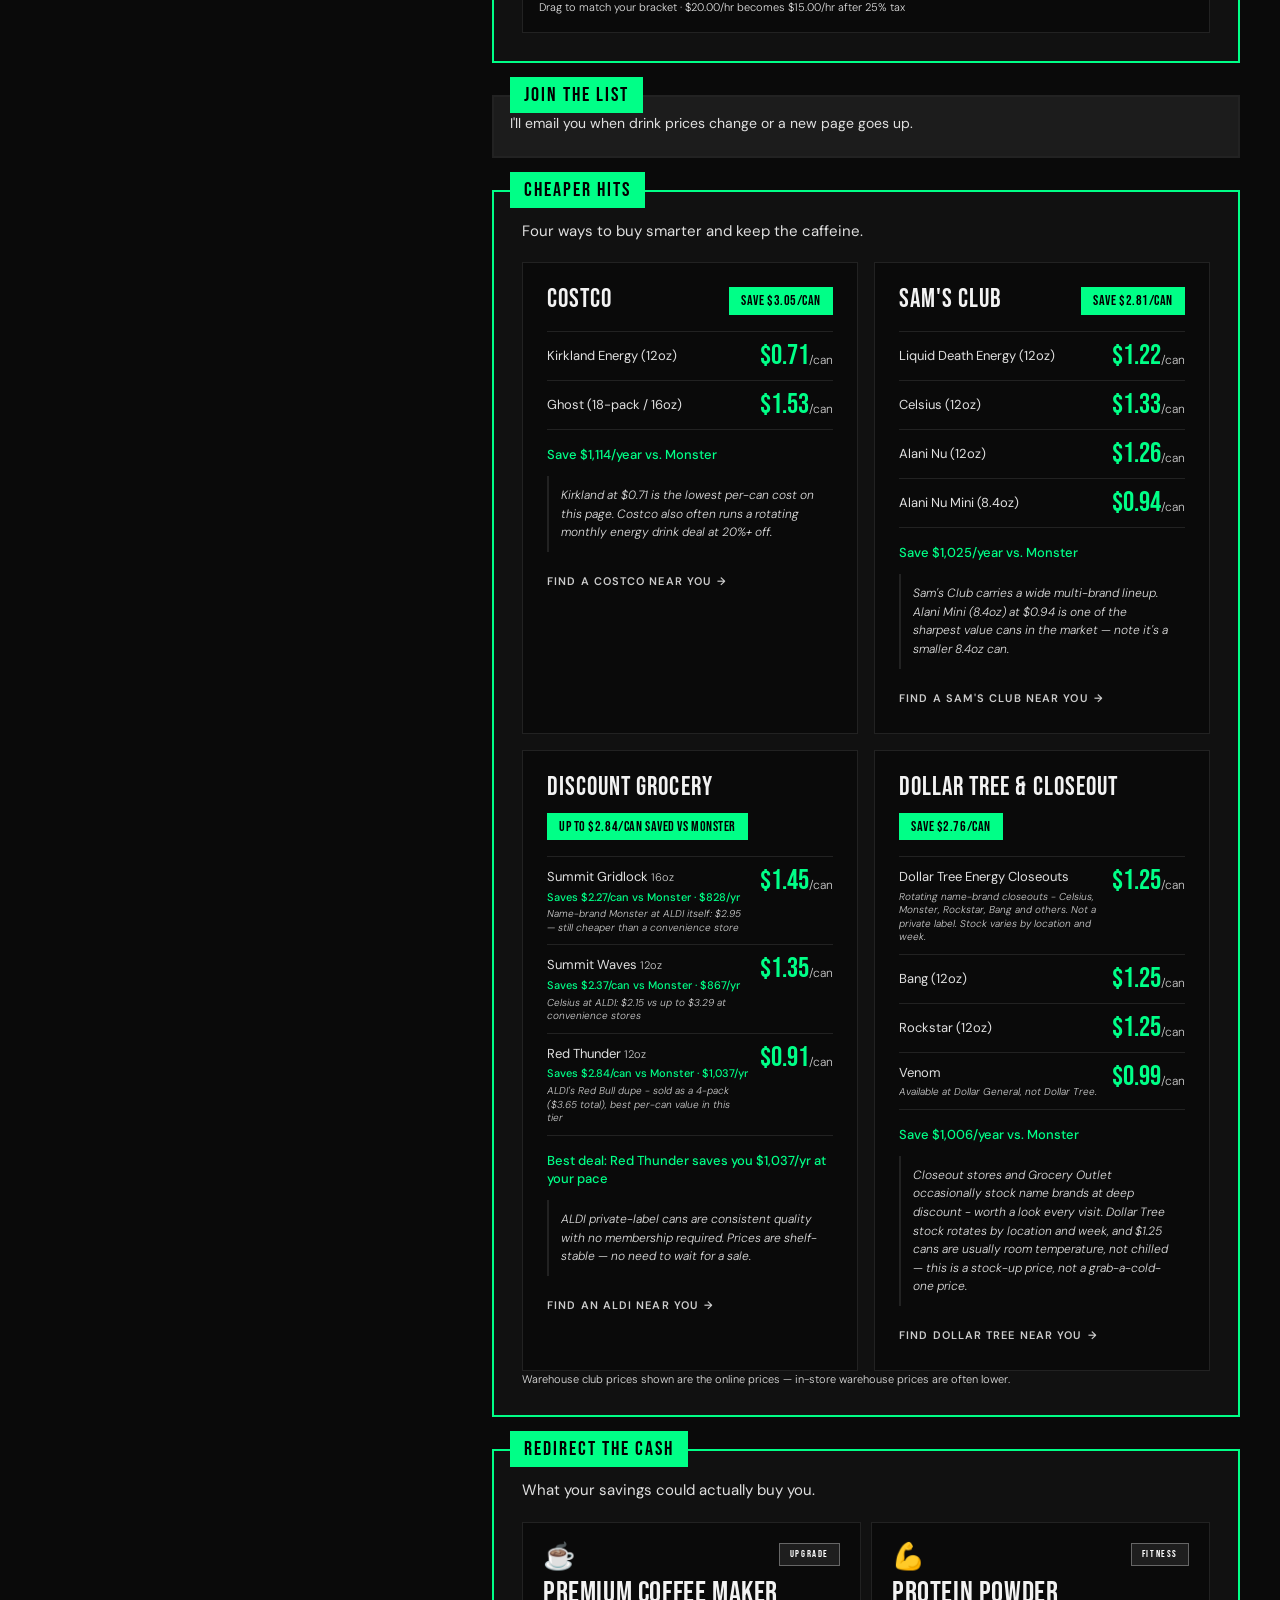
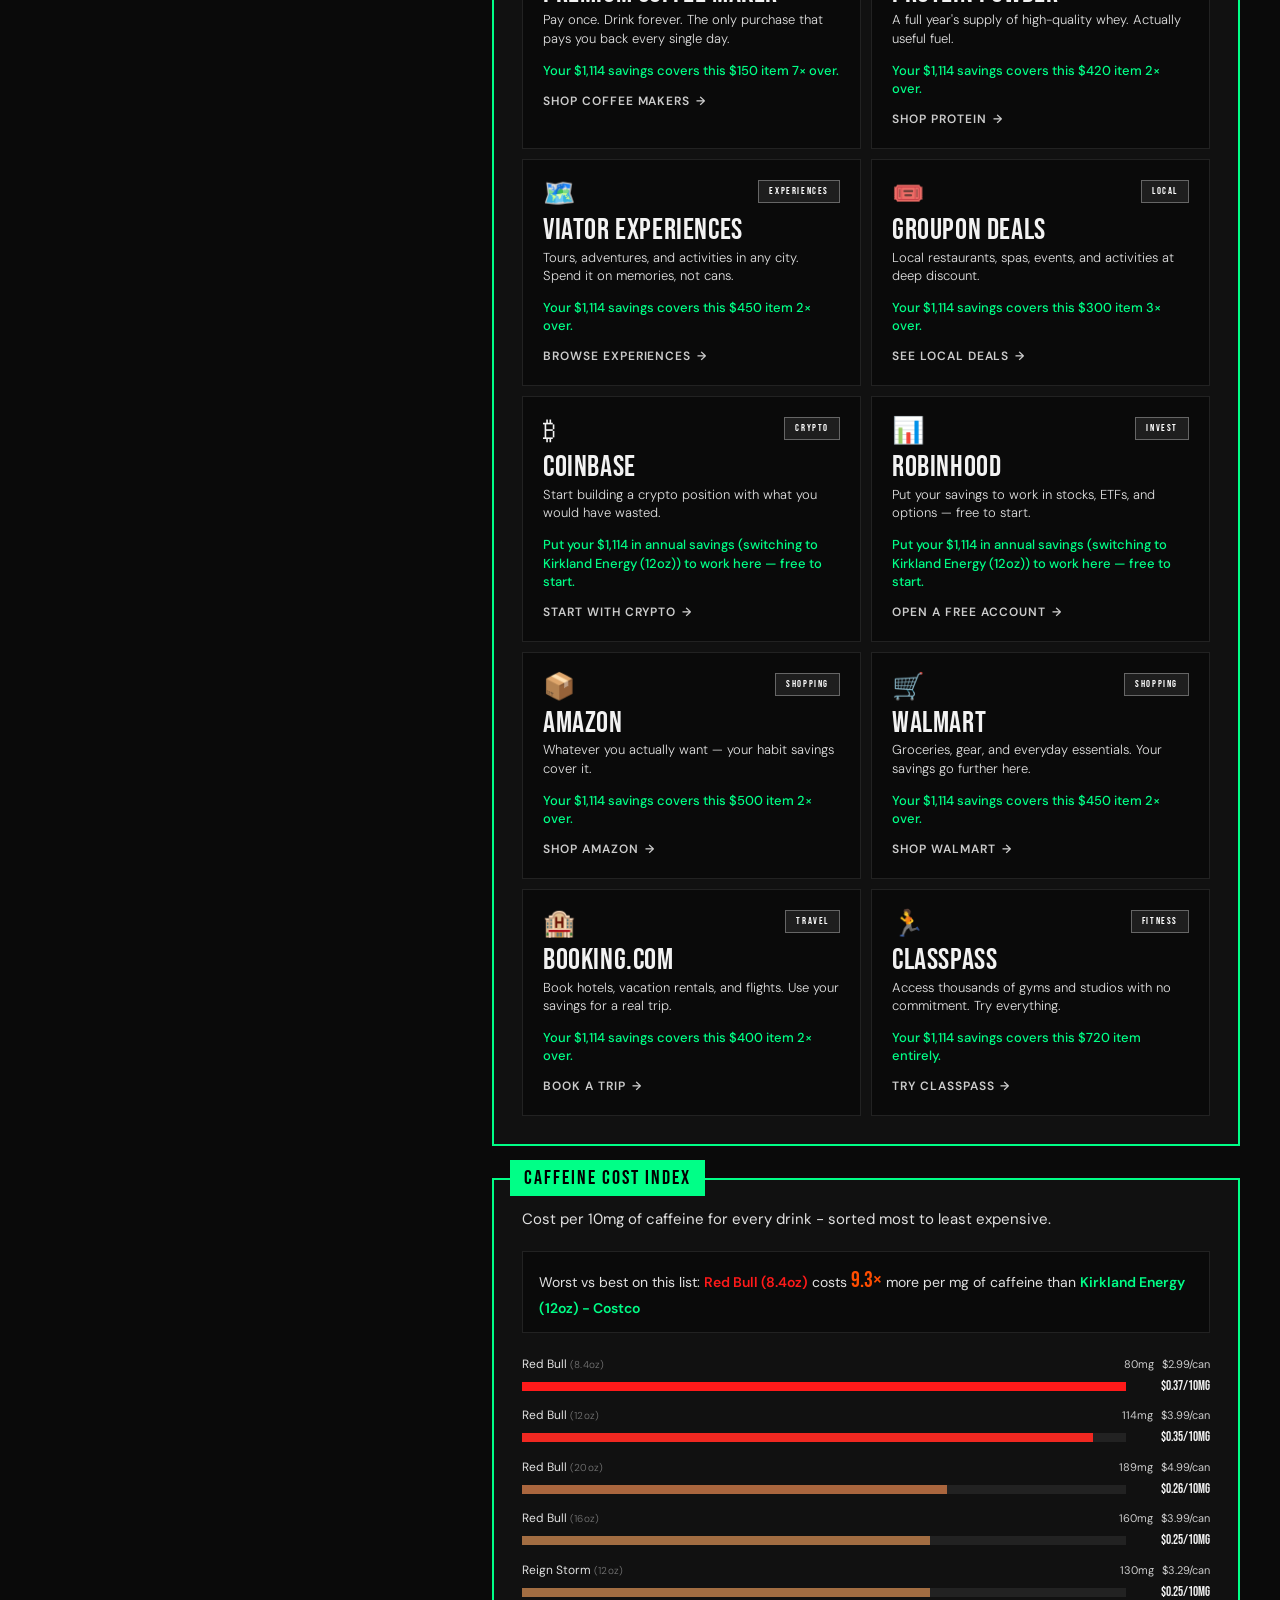
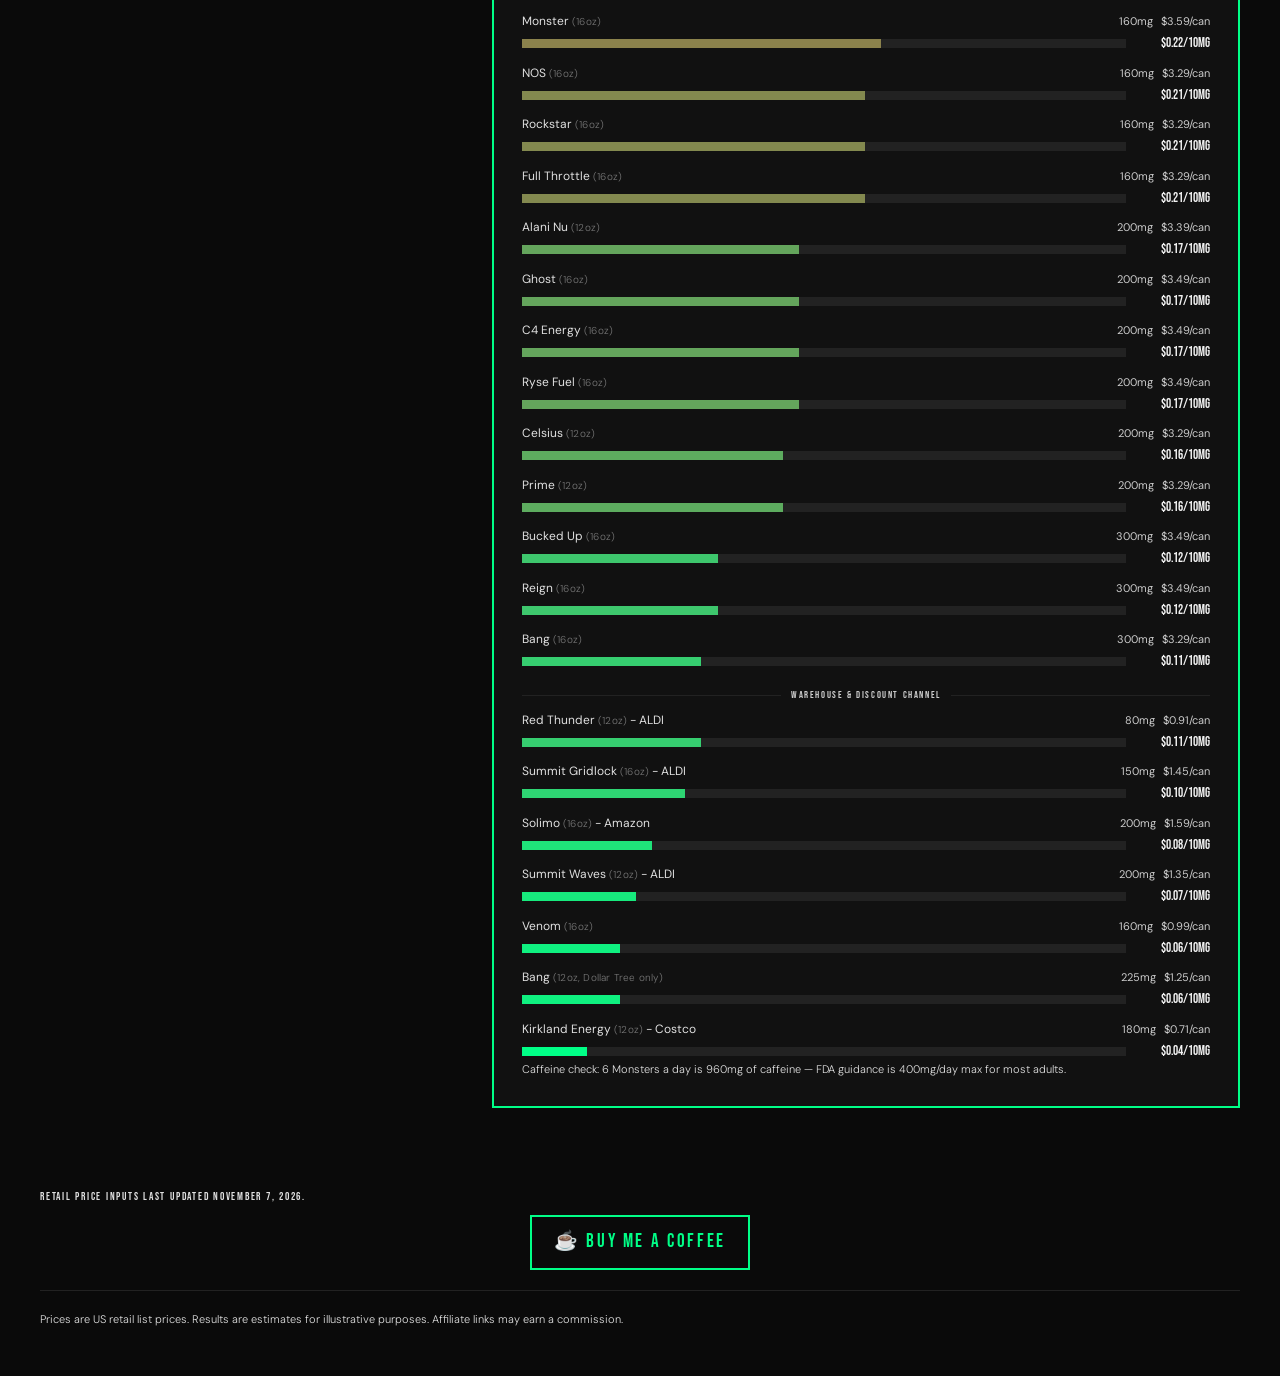
==== commit a75a2186: "Signup box: full width, aligned with other sections" ====
--- a/index.html
+++ b/index.html
@@ -25,7 +25,7 @@
   <link rel="preconnect" href="https://fonts.googleapis.com">
   <link rel="preconnect" href="https://fonts.gstatic.com" crossorigin>
   <link href="https://fonts.googleapis.com/css2?family=Bebas+Neue&family=DM+Sans:ital,opsz,wght@0,9..40,300;0,9..40,400;0,9..40,500;0,9..40,600;1,9..40,400&display=swap" rel="stylesheet">
-  <link rel="stylesheet" href="style.css?v=20261110">
+  <link rel="stylesheet" href="style.css?v=20261111">
   <script type="application/ld+json">
   {
     "@context": "https://schema.org",
--- a/style.css
+++ b/style.css
@@ -1149,14 +1149,16 @@
    for a heading the form doesn't have) — the rule below zeroes it.
    The input is near-black (#141414) so it recedes into the card
    instead of reading as a light patch; its border stays visible
-   so the field is still findable. */
+   so the field is still findable.
+   The section spans the full width of the container like the
+   sibling sections (results, Cheaper Hits, Redirect) — no max-width,
+   so its left/right edges line up with theirs. */
 .signup-section {
   background: #1c1c1c;
   border: 2px solid var(--border-dim);
   padding: 16px 16px 12px;
   position: relative;
-  max-width: 360px;
-  margin: 24px auto 0;
+  margin-top: 32px;
 }
 
 .signup-section .section-subtitle {
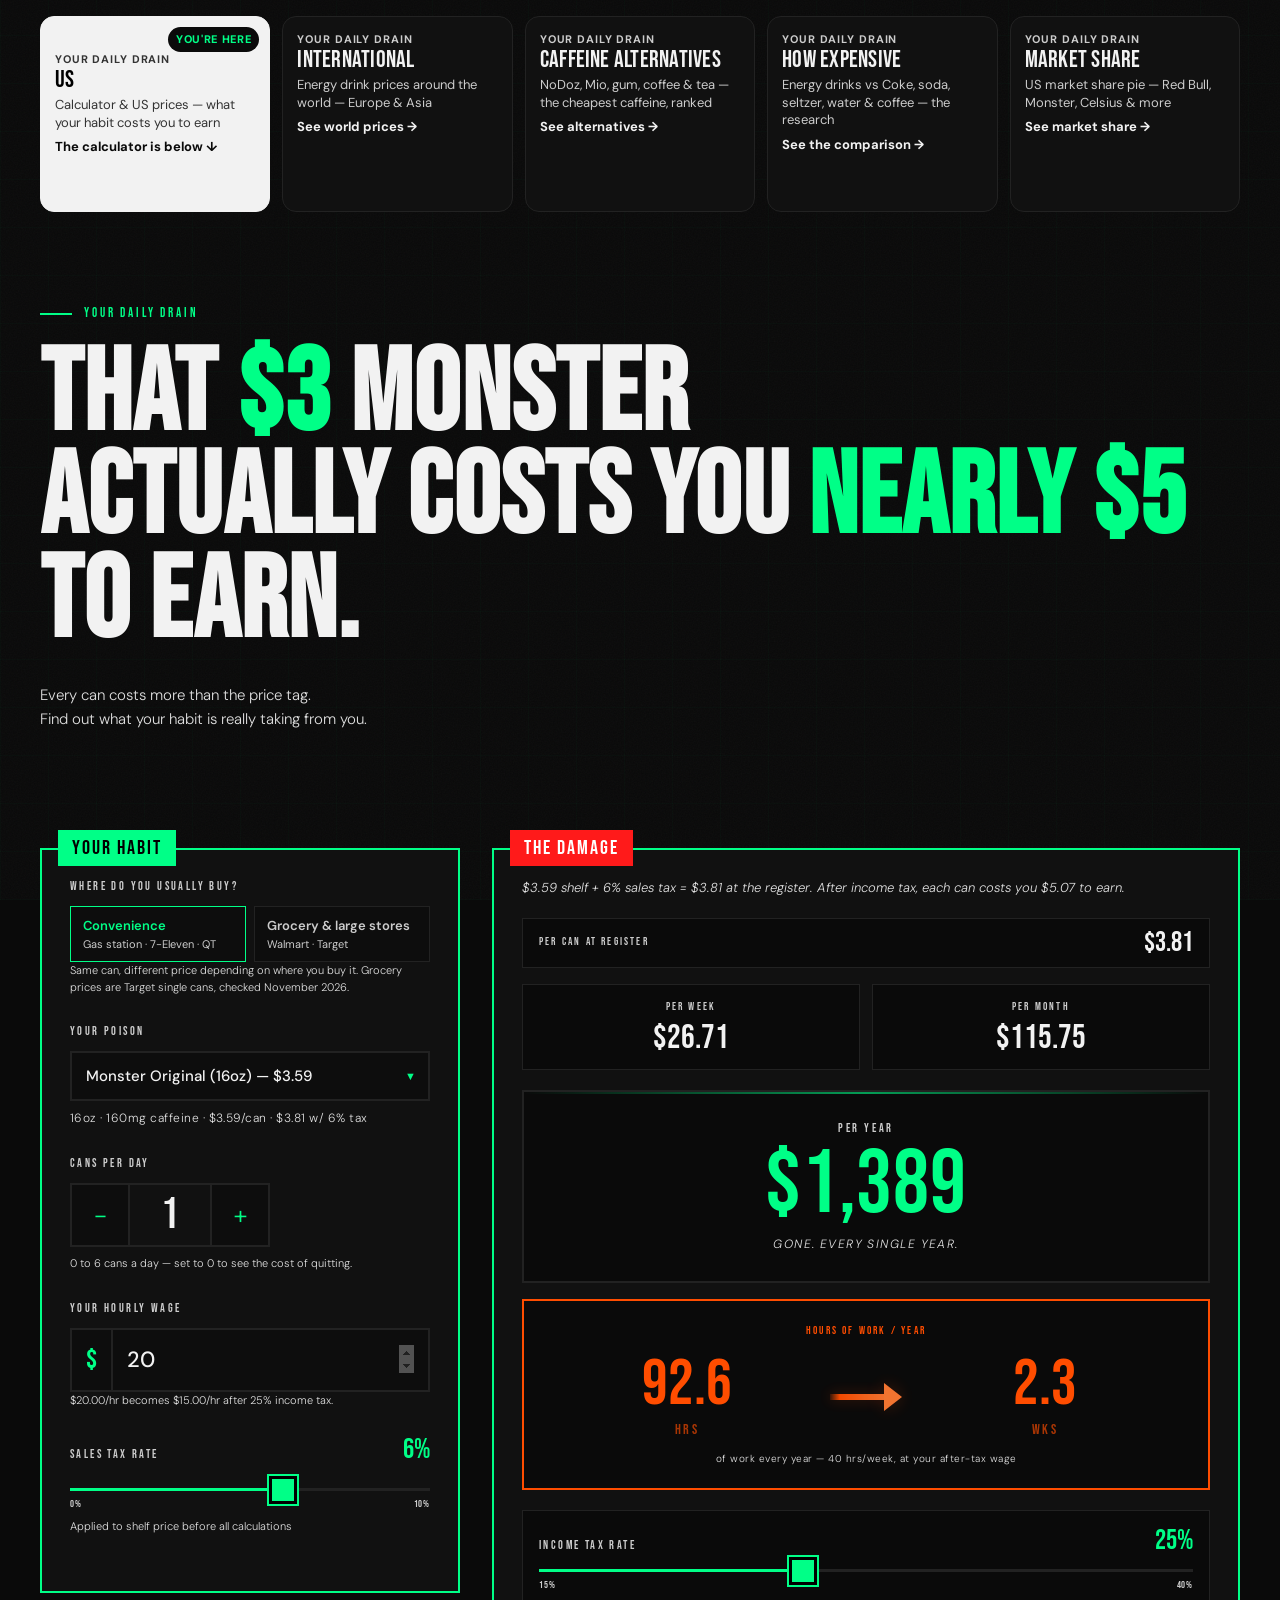
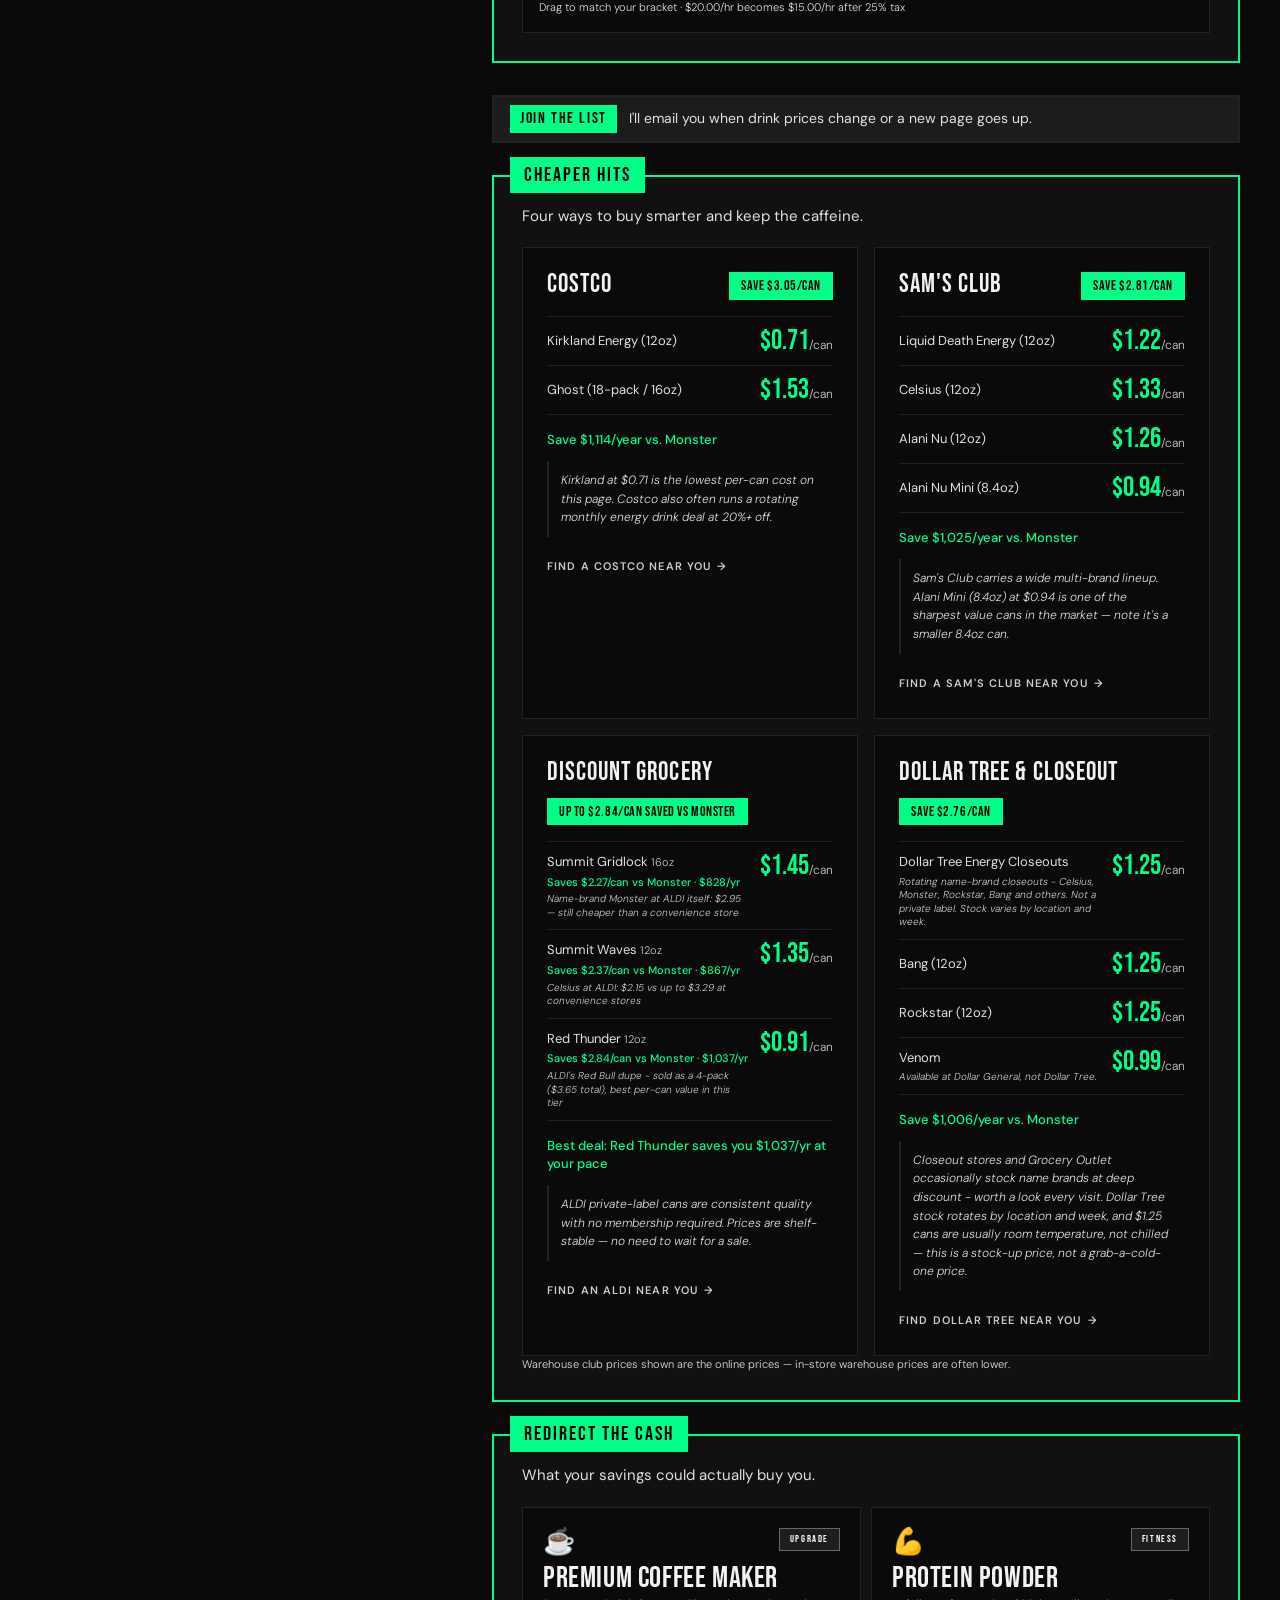
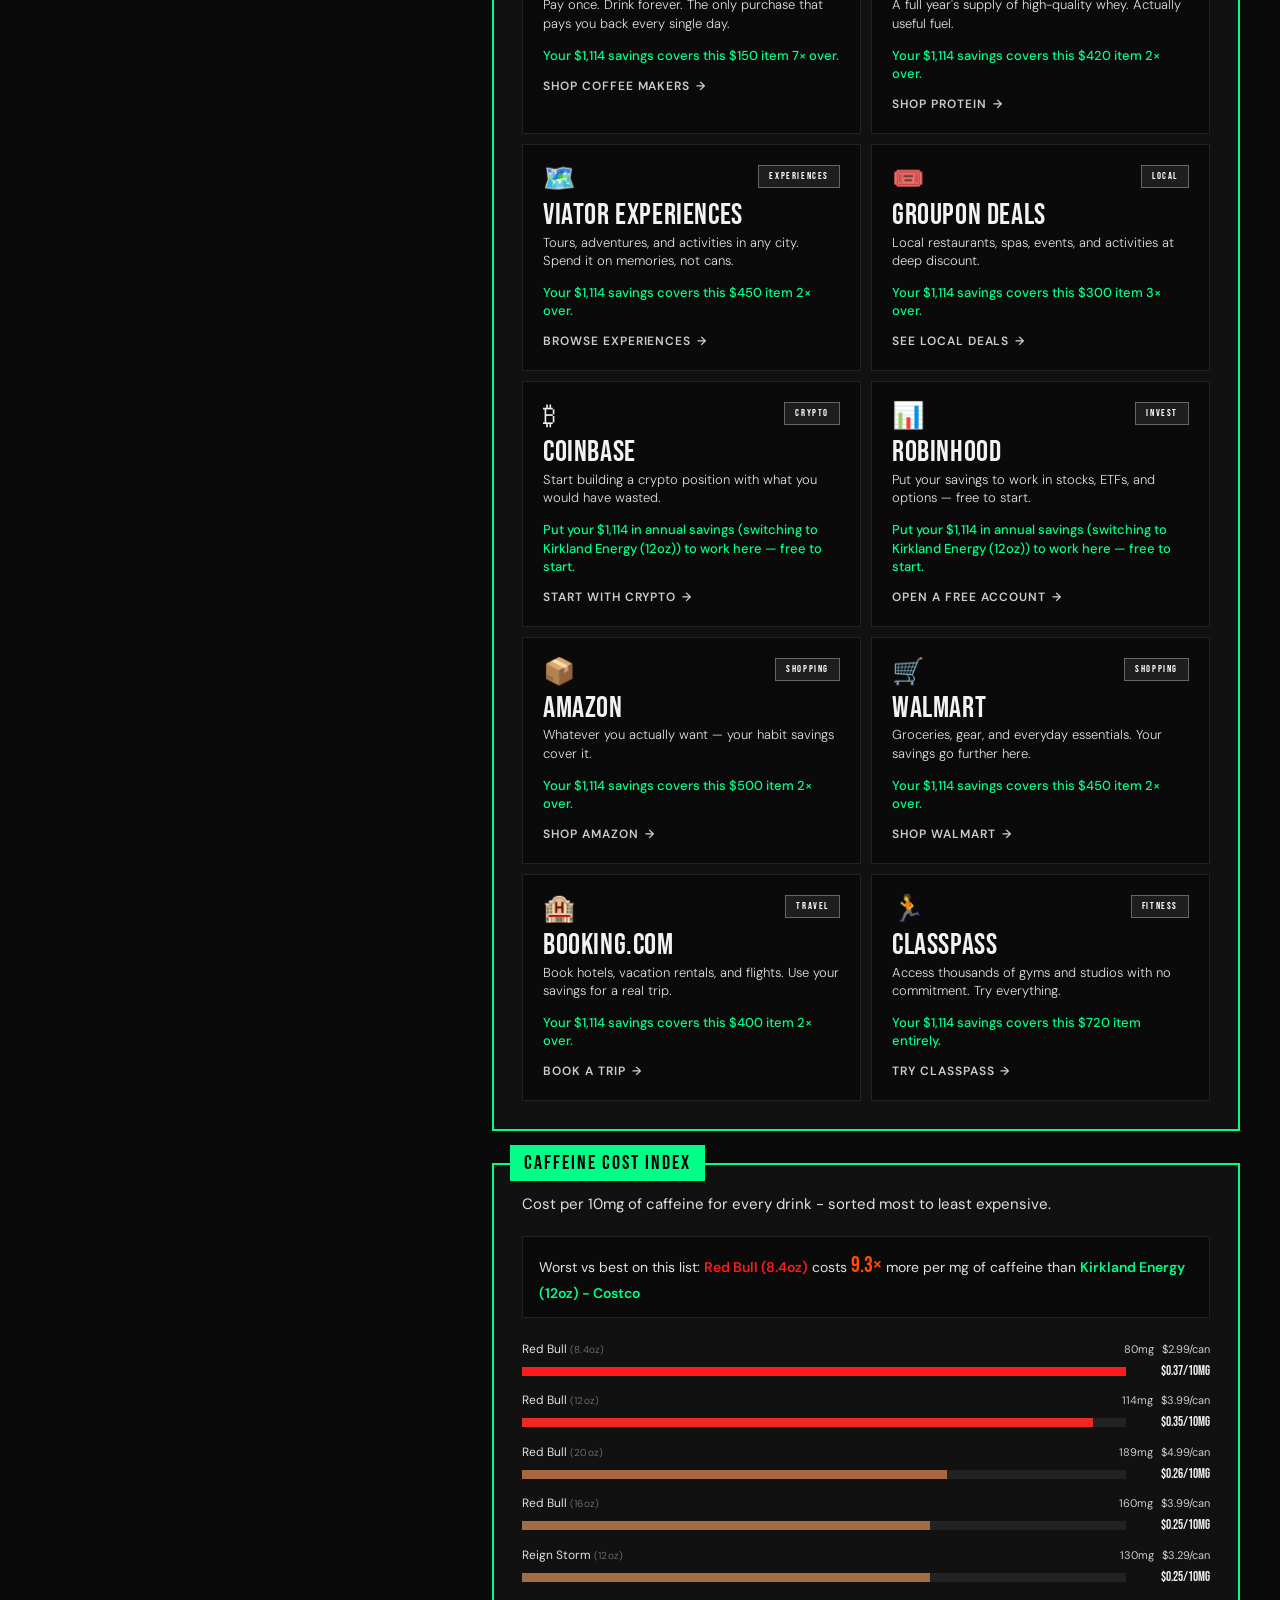
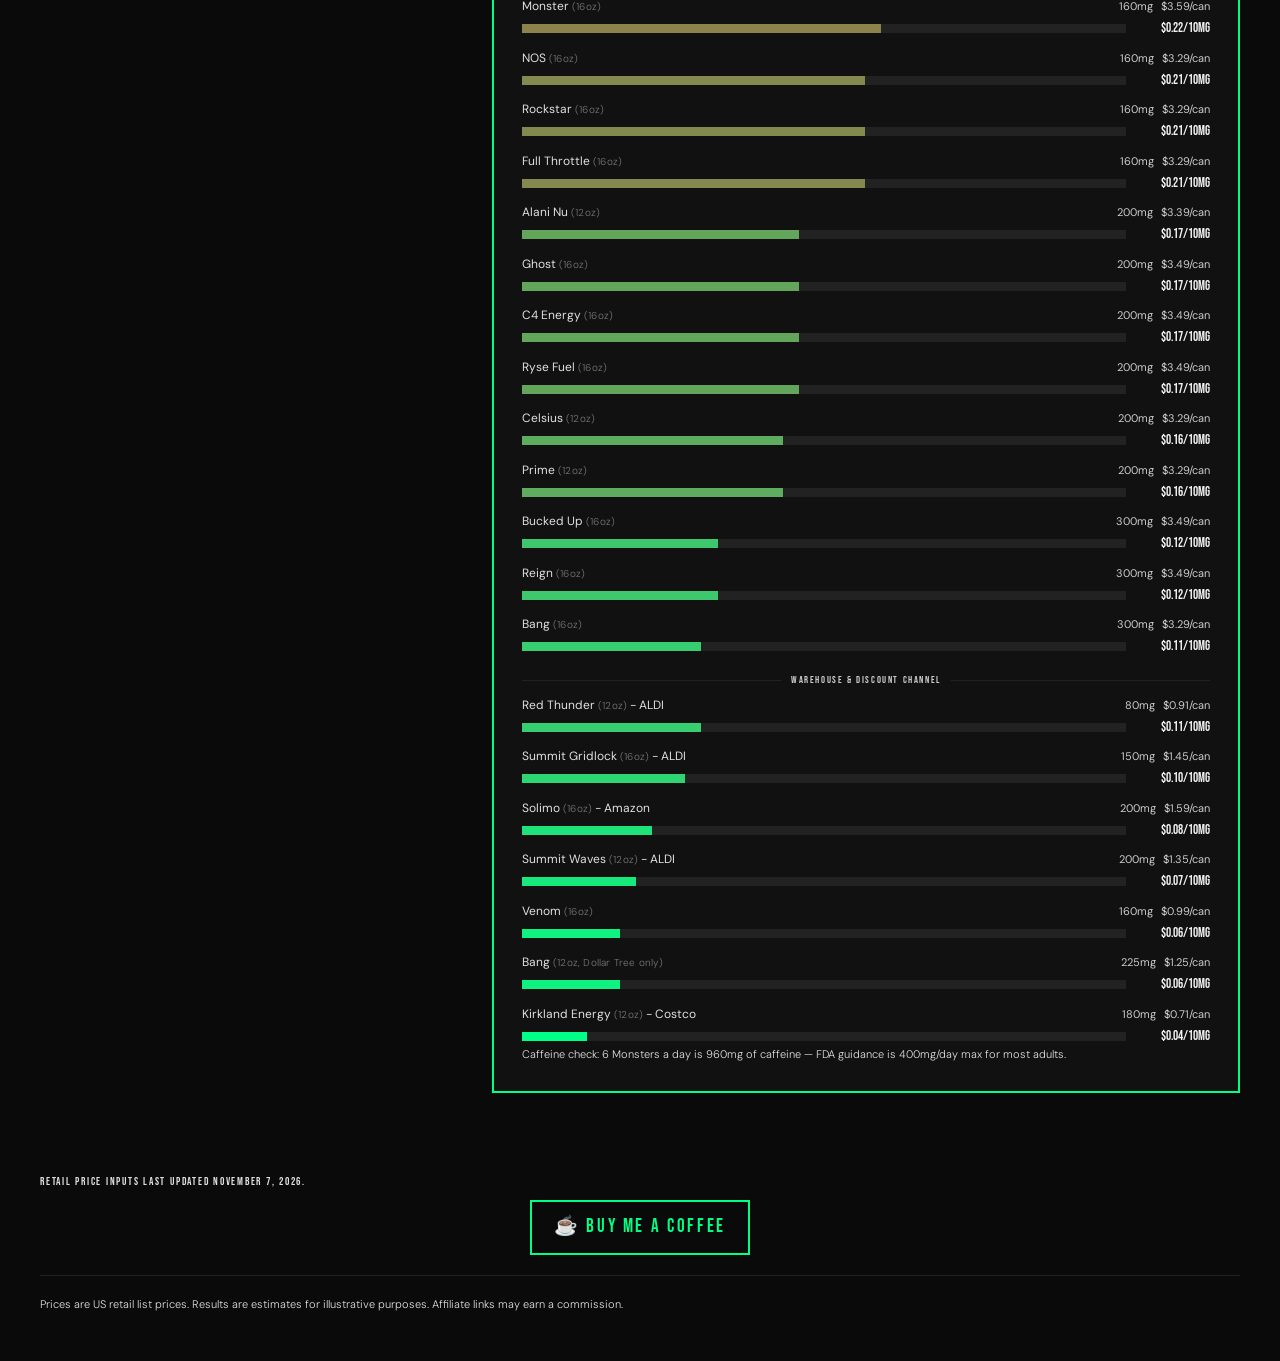
==== commit 8b64c3cb: "Signup strip: one-row slim layout, half the height" ====
--- a/index.html
+++ b/index.html
@@ -25,7 +25,7 @@
   <link rel="preconnect" href="https://fonts.googleapis.com">
   <link rel="preconnect" href="https://fonts.gstatic.com" crossorigin>
   <link href="https://fonts.googleapis.com/css2?family=Bebas+Neue&family=DM+Sans:ital,opsz,wght@0,9..40,300;0,9..40,400;0,9..40,500;0,9..40,600;1,9..40,400&display=swap" rel="stylesheet">
-  <link rel="stylesheet" href="style.css?v=20261111">
+  <link rel="stylesheet" href="style.css?v=20261112">
   <script type="application/ld+json">
   {
     "@context": "https://schema.org",
--- a/style.css
+++ b/style.css
@@ -1243,6 +1243,92 @@
   color: #f0b0a0;
 }
 
+/* ── SIGNUP AS A SLIM STRIP (desktop ≥900px) ────────────────
+   One row when it fits: label + description on the left, the
+   email field + Subscribe on the right, badge inline at the end
+   of the form row — roughly half the stacked height (~53px vs
+   ~137px). The tab stops overlapping the top edge and becomes
+   inline text, smaller (16px) so JOIN THE LIST reads quiet.
+   The strip lives in the right column (max ~908px wide), so the
+   section wraps gracefully where one row can't fit: below
+   ~1430px viewports the form drops to a second line, and on
+   narrow desktop widths the description may take its own line —
+   still tighter than the stacked layout (no dead space, 8px
+   padding). Below 900px the stacked mobile layout (base rules
+   above) is unchanged. */
+@media (min-width: 900px) {
+  .signup-section {
+    display: flex;
+    flex-wrap: wrap;
+    align-items: center;
+    gap: 8px 12px;
+    padding: 8px 16px;
+  }
+
+  /* Tab: inline, smaller, no longer overlapping the top edge */
+  .signup-section .section-label-tab {
+    position: static;
+    flex: none;
+    font-size: 16px;
+    padding: 2px 10px;
+  }
+
+  /* Description sits next to the label; one line where it fits */
+  .signup-section .section-subtitle {
+    margin-bottom: 0;
+    flex: 0 1 auto;
+    min-width: 0;
+  }
+
+  /* Form takes the remaining width; wraps below the text when
+     the column is too narrow for one row */
+  .signup-section .formkit-form[data-uid="93db58418c"] {
+    flex: 1 1 330px;
+    min-width: 0;
+    margin-left: auto;
+  }
+
+  /* Form internals in one row: fields + badge side by side */
+  .signup-section .formkit-form[data-uid="93db58418c"] [data-style="clean"] {
+    display: flex;
+    align-items: center;
+    gap: 8px;
+  }
+
+  .signup-section .formkit-form[data-uid="93db58418c"] .seva-fields.formkit-fields {
+    flex: 1 1 auto;
+    min-width: 0;
+  }
+
+  /* No space below the Email/Subscribe row in the strip */
+  .signup-section .formkit-form[data-uid="93db58418c"] .seva-fields.formkit-fields[data-stacked="false"] .formkit-field,
+  .signup-section .formkit-form[data-uid="93db58418c"] .seva-fields.formkit-fields[data-stacked="false"] .formkit-submit {
+    margin: 0 5px;
+  }
+
+  /* Field + input must be allowed to shrink so the row fits */
+  .signup-section .formkit-form[data-uid="93db58418c"] .formkit-field,
+  .signup-section .formkit-form[data-uid="93db58418c"] .formkit-input {
+    min-width: 0;
+  }
+
+  /* Badge inline at the end of the form row, a touch smaller.
+     Kit's own variant rule sets width:133px at (0,4,0) and its
+     <style> comes after ours, so this selector adds
+     [data-variant] to win the tie; the container's width:100%
+     from Kit is also neutralised so it doesn't swallow the row. */
+  .signup-section .formkit-form[data-uid="93db58418c"] .formkit-powered-by-convertkit-container {
+    margin: 0;
+    flex: none;
+    width: auto;
+  }
+
+  .signup-section .formkit-form[data-uid="93db58418c"] .formkit-powered-by-convertkit[data-variant] {
+    height: 22px;
+    width: 84px;
+  }
+}
+
 /* ── SELECTION ───────────────────────────────────────────── */
 ::selection {
   background: var(--yellow);
